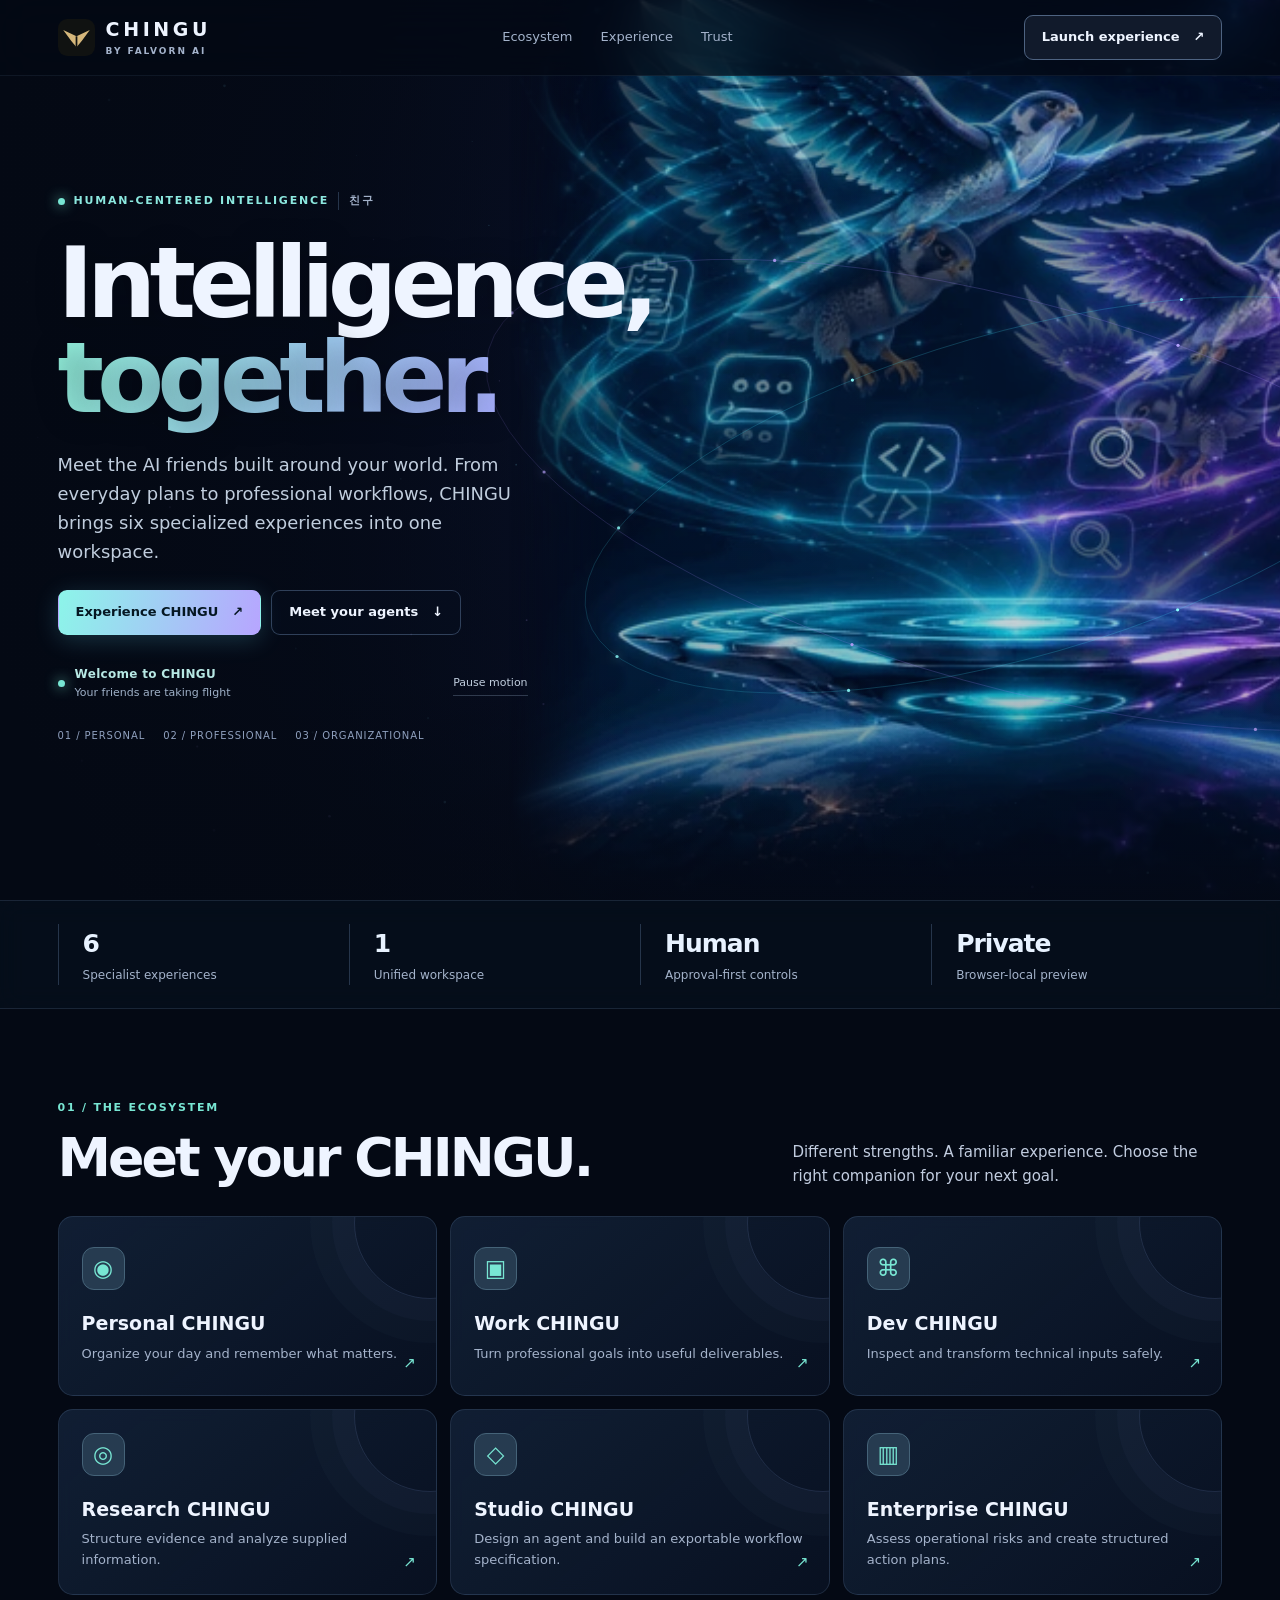
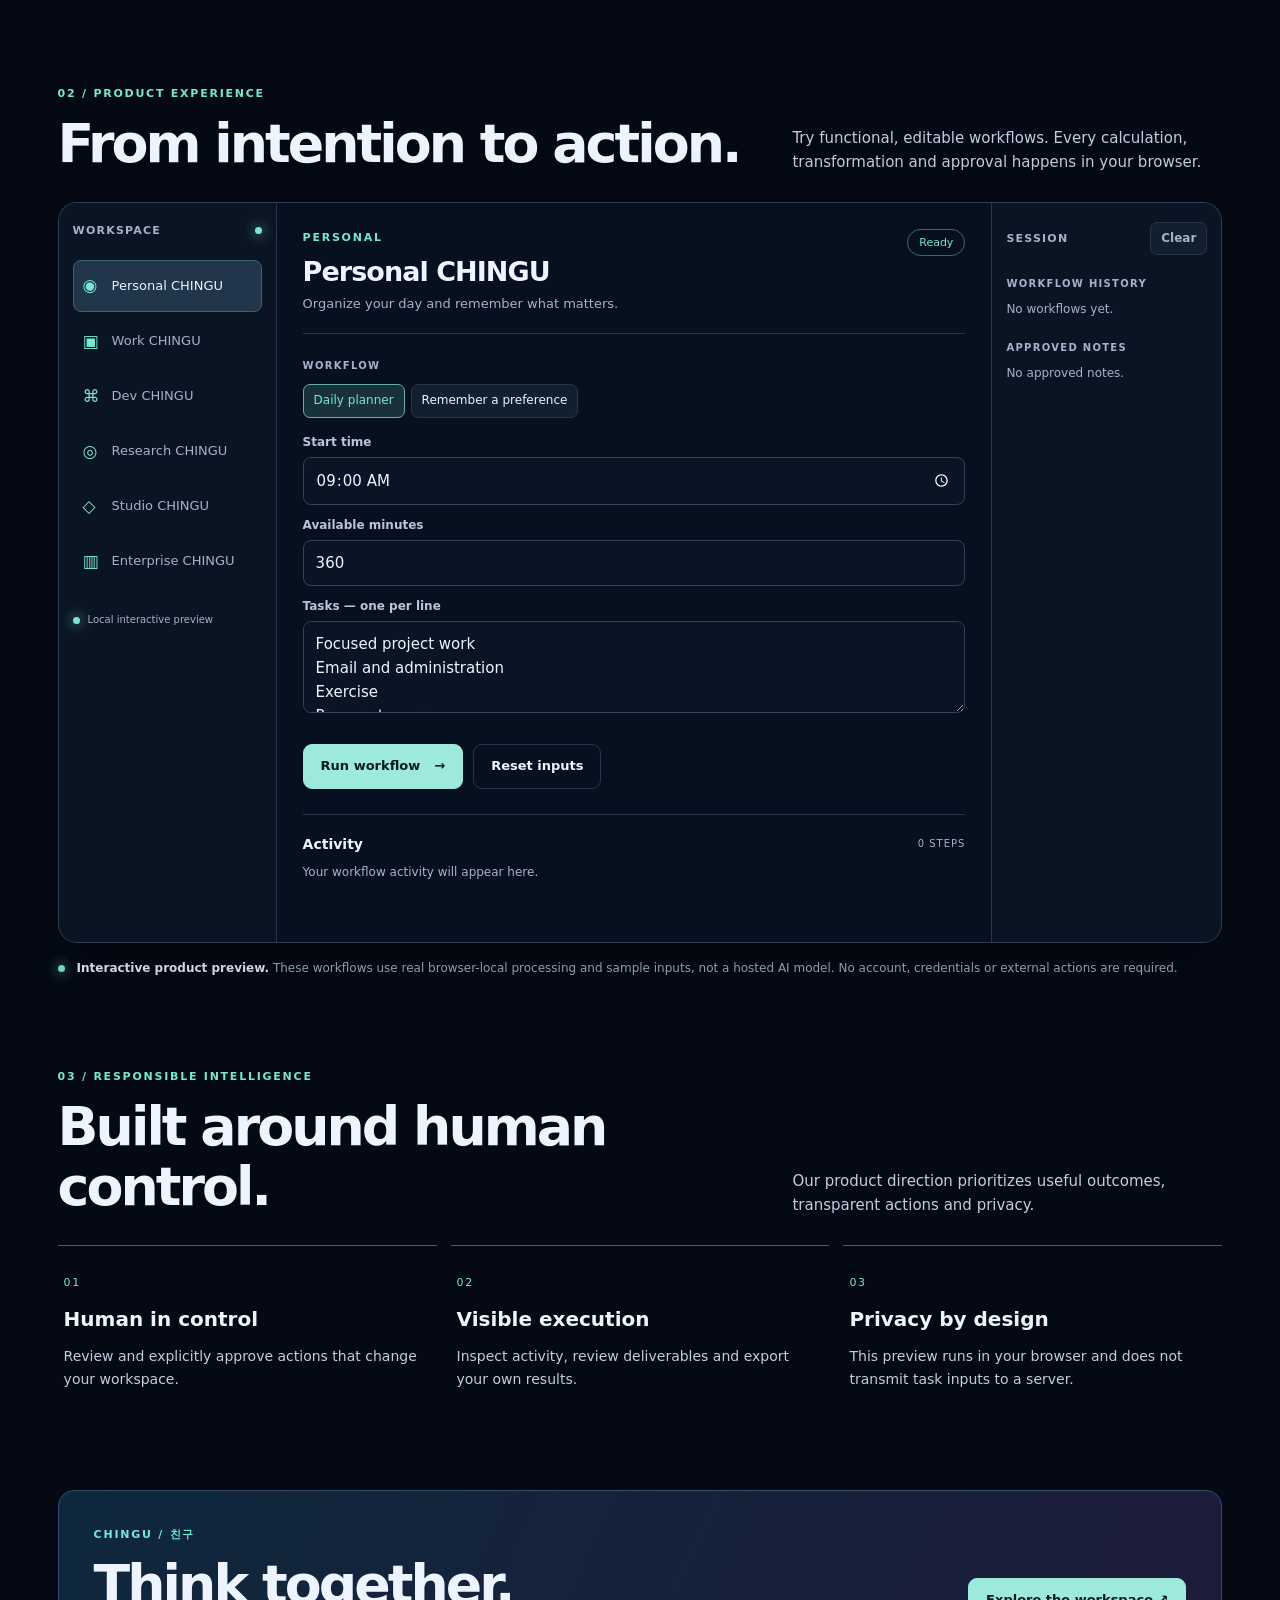
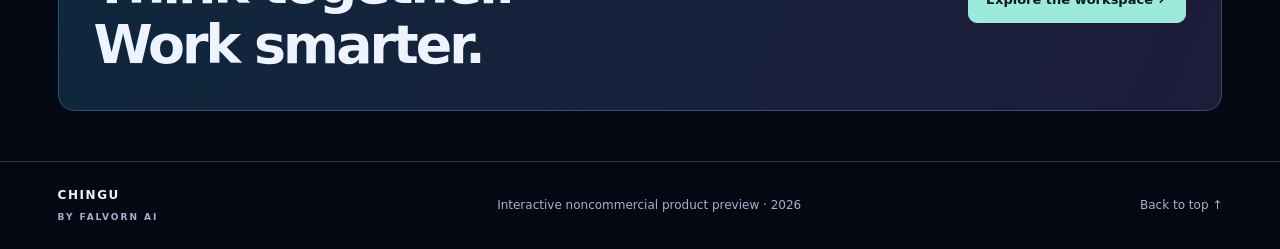
==== demo/index.html @ 4502acdf "feat: blend falcon companions into cinematic full-viewport background" ====
<!doctype html><html lang="en"><head><meta charset="utf-8"><meta name="viewport" content="width=device-width,initial-scale=1"><meta name="description" content="Meet CHINGU, a human-centered AI workforce by Falvorn AI. Explore the interactive product preview."><meta name="theme-color" content="#080d18"><title>CHINGU — Intelligence, together.</title><link rel="icon" href="assets/falvorn-mark.svg" type="image/svg+xml"><link rel="stylesheet" href="style.css"><link rel="stylesheet" href="falcons.css"><script defer src="falcons.js"></script><script defer src="engine.js"></script><script defer src="app.js"></script></head><body><div id="falcon-stage" class="falcon-stage" data-state="ready" data-frame="0" aria-hidden="true"><canvas id="chingu-world"></canvas></div>
<header><a class="brand" href="#home"><img width="37" height="37" src="assets/falvorn-mark.svg" alt="Falvorn AI"><span>CHINGU<small>BY FALVORN AI</small></span></a><nav aria-label="Main"><a href="#ecosystem">Ecosystem</a><a href="#workspace">Experience</a><a href="#trust">Trust</a></nav><a class="button nav-cta" href="#workspace">Launch experience <span>↗</span></a></header>
<main id="home"><section class="hero shell"><div class="hero-copy"><div class="eyebrow"><span class="pulse"></span> HUMAN-CENTERED INTELLIGENCE <span class="korean">친구</span></div><h1>Intelligence,<br><em>together.</em></h1><p class="lead">Meet the AI friends built around your world. From everyday plans to professional workflows, CHINGU brings six specialized experiences into one workspace.</p><div class="actions"><a class="button primary" href="#workspace">Experience CHINGU <span>↗</span></a><a class="button ghost" href="#ecosystem">Meet your agents <span>↓</span></a></div><div class="companion-status"><span class="pulse"></span><div><strong id="falcon-label" aria-live="polite">Ready for your next task</strong><small id="falcon-step">Resting together</small></div><button type="button" id="falcon-pause" aria-pressed="false">Pause motion</button></div><div class="hero-foot"><span>01 / PERSONAL</span><span>02 / PROFESSIONAL</span><span>03 / ORGANIZATIONAL</span></div></div></section>
<section class="strip"><div class="shell strip-inner"><div><strong>6</strong><span>Specialist experiences</span></div><div><strong>1</strong><span>Unified workspace</span></div><div><strong>Human</strong><span>Approval-first controls</span></div><div><strong>Private</strong><span>Browser-local preview</span></div></div></section>
<section class="shell section" id="ecosystem"><div class="section-head"><div><span class="eyebrow">01 / THE ECOSYSTEM</span><h2>Meet your CHINGU.</h2></div><p>Different strengths. A familiar experience. Choose the right companion for your next goal.</p></div><div id="cards" class="cards"></div></section>
<section class="shell section" id="workspace"><div class="section-head"><div><span class="eyebrow">02 / PRODUCT EXPERIENCE</span><h2>From intention to action.</h2></div><p>Try functional, editable workflows. Every calculation, transformation and approval happens in your browser.</p></div><div class="workspace"><aside class="sidebar"><div class="side-head">WORKSPACE <span class="status-dot"></span></div><div id="agents"></div><div class="side-foot"><span class="pulse"></span> Local interactive preview</div></aside><div class="console"><div class="console-top"><div><span id="role" class="eyebrow">PERSONAL</span><h3 id="agent-title">Personal CHINGU</h3><p id="agent-description"></p></div><span id="state" class="state">Ready</span></div><div class="mode"><span>WORKFLOW</span><div id="examples" class="chips"></div></div><form id="task-form"><div id="fields"></div><div class="actions"><button type="submit" class="button primary" id="run">Run workflow <span>→</span></button><button type="button" class="button ghost" id="reset">Reset inputs</button></div></form><div class="execution"><div class="output-head"><h4>Activity</h4><span id="step-count">0 STEPS</span></div><div id="events" aria-live="polite" class="events"><p class="muted">Your workflow activity will appear here.</p></div><div id="approval" class="approval" hidden><strong>Human approval required</strong><p id="approval-text"></p><div class="actions"><button class="button primary" id="approve">Approve</button><button class="button ghost" id="reject">Reject</button></div></div><div id="result-wrap" hidden><div class="output-head"><h4>Deliverable</h4><div class="tools"><button id="copy" class="small">Copy</button><button id="download" class="small">Download</button></div></div><pre id="result"></pre></div><p id="feedback" role="status"></p></div></div><aside class="history"><div class="side-head">SESSION <button id="clear" class="small">Clear</button></div><div class="history-label">WORKFLOW HISTORY</div><div id="history"></div><div class="history-label">APPROVED NOTES</div><div id="notes"></div></aside></div><div class="preview-note"><span class="pulse"></span><p><strong>Interactive product preview.</strong> These workflows use real browser-local processing and sample inputs, not a hosted AI model. No account, credentials or external actions are required.</p></div></section>
<section class="shell section" id="trust"><div class="section-head"><div><span class="eyebrow">03 / RESPONSIBLE INTELLIGENCE</span><h2>Built around human control.</h2></div><p>Our product direction prioritizes useful outcomes, transparent actions and privacy.</p></div><div class="trust-grid"><article><span>01</span><h3>Human in control</h3><p>Review and explicitly approve actions that change your workspace.</p></article><article><span>02</span><h3>Visible execution</h3><p>Inspect activity, review deliverables and export your own results.</p></article><article><span>03</span><h3>Privacy by design</h3><p>This preview runs in your browser and does not transmit task inputs to a server.</p></article></div></section><section class="shell final"><div><span class="eyebrow">CHINGU / 친구</span><h2>Think together.<br>Work smarter.</h2></div><a class="button primary" href="#workspace">Explore the workspace ↗</a></section></main><footer><div class="shell foot"><span>CHINGU <small>BY FALVORN AI</small></span><span>Interactive noncommercial product preview · 2026</span><a href="#home">Back to top ↑</a></div></footer></body></html>
---- demo/style.css ----
*{box-sizing:border-box}html{scroll-behavior:smooth;scroll-padding-top:90px}:root{color-scheme:dark;--bg:#080d18;--panel:#0e1726;--line:#26354b;--text:#eef4ff;--muted:#a4b3cb;--a:#78e6d3;--b:#9aafff}body{margin:0;background:radial-gradient(ellipse at 82% 12%,#192544 0,transparent 42%),var(--bg);color:var(--text);font:15px/1.6 system-ui,-apple-system,BlinkMacSystemFont,"Segoe UI",sans-serif}a{color:inherit;text-decoration:none}button,input,textarea,select{font:inherit;color:inherit}button{cursor:pointer}button:disabled{opacity:.5;cursor:not-allowed}button:focus-visible,a:focus-visible,input:focus-visible,textarea:focus-visible,select:focus-visible{outline:2px solid var(--a);outline-offset:3px}.shell{width:min(1400px,91%);margin-inline:auto}header{height:76px;position:sticky;top:0;z-index:5;display:flex;align-items:center;justify-content:space-between;gap:24px;padding:0 4.5%;background:#080d18e8;backdrop-filter:blur(18px);border-bottom:1px solid #26354b99}.brand{display:flex;align-items:center;gap:11px;font-size:19px;font-weight:800;letter-spacing:.19em;line-height:1.15}.brand small,.foot small{display:block;font-size:9px;letter-spacing:.22em;color:var(--muted);margin-top:5px}.mark{width:37px;height:37px;border:1px solid #659dba;border-radius:12px;display:flex;justify-content:center;align-items:center;gap:3px;transform:rotate(-8deg);background:linear-gradient(145deg,#1c4453,#161d40)}.mark i{height:13px;width:4px;background:var(--a);border-radius:4px;transform:rotate(22deg)}.mark i:nth-child(2){height:22px;background:var(--b)}nav{display:flex;gap:28px;color:var(--muted);font-size:13px}nav a:hover,.foot a:hover{color:var(--a)}.button{display:inline-flex;justify-content:center;align-items:center;gap:14px;border:1px solid var(--line);padding:11px 17px;border-radius:9px;background:#111a2b;font-weight:650;font-size:13px;transition:background .2s,transform .2s;white-space:nowrap}.button:hover{transform:translateY(-2px);background:#263957}.primary{background:#9de9dc;color:#081b20;border-color:#9de9dc}.primary:hover{background:#c1fff1}.ghost{background:transparent}.nav-cta{border-color:#4e6381}.hero{display:grid;grid-template-columns:1fr 1fr;min-height:570px;align-items:center;gap:20px;padding:72px 0 55px}.eyebrow{display:flex;align-items:center;gap:9px;font-size:11px;letter-spacing:.16em;font-weight:700;color:var(--a)}.korean{color:var(--muted);border-left:1px solid var(--line);padding-left:10px}.pulse,.status-dot{width:7px;height:7px;display:inline-block;border-radius:50%;background:var(--a);box-shadow:0 0 13px var(--a);flex-shrink:0}.pulse{animation:pulse 2.6s infinite}@keyframes pulse{50%{opacity:.45}}h1,h2,h3,h4,p{margin:0}h1{font-size:clamp(58px,7.3vw,112px);letter-spacing:-.075em;line-height:.98;margin:26px 0 25px;font-weight:750}h1 em{font-style:normal;background:linear-gradient(110deg,#92f3db,#a8afff);background-clip:text;color:transparent}.lead{color:var(--muted);font-size:clamp(16px,1.4vw,20px);max-width:590px}.actions{display:flex;gap:10px;flex-wrap:wrap;align-items:center;margin-top:24px}.hero-foot{display:flex;gap:18px;flex-wrap:wrap;font-size:10px;letter-spacing:.09em;color:#8fa0be;margin-top:40px}.hero-art{position:relative;min-width:0;aspect-ratio:1.06;background:radial-gradient(ellipse,#263d5660 0,transparent 63%);isolation:isolate}.hero-art:before{content:"";position:absolute;inset:5%;border:1px solid #839bce18;border-radius:50%;background:repeating-radial-gradient(circle,transparent 0 46px,#829ec50b 47px 48px);z-index:-1}canvas{width:100%;height:100%;display:block;position:absolute;inset:0}.art-caption{position:absolute;bottom:5%;inset-inline:4%;display:flex;justify-content:space-between;gap:8px;color:#9ab1d1;font-size:10px;letter-spacing:.12em}.art-caption span:first-child{display:flex;align-items:center;gap:8px}.strip{border-block:1px solid var(--line);background:#101b2b77}.strip-inner{display:grid;grid-template-columns:repeat(4,1fr);padding:23px 0}.strip-inner>div{display:flex;flex-direction:column;gap:2px;padding-left:24px;border-left:1px solid var(--line)}.strip-inner strong{font-size:25px;letter-spacing:-.04em;color:#e8f2ff}.strip-inner span{font-size:12px;color:var(--muted)}.section{padding-top:90px}.section-head{display:flex;justify-content:space-between;align-items:end;gap:30px;margin-bottom:28px}.section-head h2,.final h2{font-size:clamp(30px,4.2vw,57px);letter-spacing:-.055em;line-height:1.12;margin-top:11px}.section-head>p{max-width:430px;color:var(--muted)}.cards{display:grid;grid-template-columns:repeat(3,1fr);gap:13px}.agent-card{position:relative;text-align:left;background:linear-gradient(140deg,#142033,#0c1423);border:1px solid var(--line);padding:23px;border-radius:15px;min-height:180px;transition:transform .2s,border-color .2s;overflow:hidden}.agent-card:after{content:"";position:absolute;width:150px;height:150px;right:-70px;top:-70px;border-radius:50%;border:1px solid #9fbaff25;box-shadow:0 0 0 22px #9fbaff07,0 0 0 44px #9fbaff05;pointer-events:none}.agent-card:hover{transform:translateY(-4px);border-color:#74b9c6}.agent-icon{width:43px;height:43px;display:grid;place-items:center;background:#263b50;border:1px solid #456378;border-radius:12px;color:var(--a);font-size:23px;margin-bottom:18px}.agent-card h3{font-size:19px}.agent-card p{font-size:13px;color:var(--muted);margin-top:5px}.agent-card .arrow{position:absolute;right:20px;bottom:20px;color:var(--a)}.workspace{display:grid;grid-template-columns:218px minmax(0,1fr) 230px;background:#0a1220;border:1px solid #354963;border-radius:19px;overflow:hidden;box-shadow:0 24px 80px #0004}.sidebar,.history{padding:19px 14px;background:#0d1626}.sidebar{border-right:1px solid var(--line)}.history{border-left:1px solid var(--line)}.side-head{display:flex;justify-content:space-between;align-items:center;gap:8px;color:var(--muted);font-size:11px;font-weight:700;letter-spacing:.11em;margin-bottom:21px}.agent{display:flex;align-items:center;gap:9px;width:100%;text-align:left;border:1px solid transparent;border-radius:8px;background:none;padding:11px 9px;font-size:13px;color:var(--muted);margin-bottom:4px}.agent:hover,.agent[aria-pressed=true]{background:#21354b;color:var(--text);border-color:#3c6276}.agent span{color:var(--a);font-size:17px;width:20px}.side-foot{margin-top:25px;color:var(--muted);font-size:10px;display:flex;gap:8px;align-items:center}.console{padding:26px;min-width:0}.console-top{display:flex;justify-content:space-between;align-items:start;gap:12px;border-bottom:1px solid var(--line);padding-bottom:19px}.console-top h3{font-size:27px;letter-spacing:-.035em;margin-top:4px}.console-top p{color:var(--muted);font-size:13px}.state{border:1px solid #456678;color:var(--a);border-radius:20px;padding:4px 11px;font-size:11px;white-space:nowrap}.mode{margin-top:18px}.mode>span,.history-label{font-size:10px;letter-spacing:.13em;color:var(--muted);font-weight:700}.chips{display:flex;gap:6px;flex-wrap:wrap;margin:8px 0 15px}.chips button,.small{background:#111f31;border:1px solid var(--line);padding:6px 10px;border-radius:7px;font-size:12px}.chips button[aria-pressed=true]{border-color:#6baea9;color:var(--a);background:#193139}.field{margin:11px 0}.field label{display:block;font-size:12px;color:#b8c6dc;margin-bottom:5px;font-weight:600}.field input,.field textarea,.field select{width:100%;border:1px solid #32425b;background:#0b1424;border-radius:8px;padding:10px 12px}.field textarea{min-height:92px;resize:vertical}.field input:focus,.field textarea:focus{border-color:var(--a)}.execution{margin-top:25px;padding-top:18px;border-top:1px solid var(--line)}.output-head{display:flex;justify-content:space-between;align-items:center;margin-bottom:8px;gap:8px}.output-head h4{font-size:14px}.output-head span{font-size:10px;color:var(--muted);letter-spacing:.1em}.events{min-height:44px}.event{display:flex;gap:9px;align-items:baseline;color:#bdc9dc;font-size:12px;padding:6px 0}.event:before{content:"✓";color:var(--a)}.muted{color:var(--muted);font-size:12px}.approval{padding:14px;margin-top:12px;border:1px solid #9a8053;border-radius:9px;background:#30281755}.approval p{font-size:13px;margin-top:6px}.approval .actions{margin-top:12px}#result-wrap{margin-top:20px}pre{font:13px/1.65 system-ui,sans-serif;white-space:pre-wrap;overflow-wrap:anywhere;border:1px solid #36526a;background:#101e30;border-radius:10px;padding:15px;margin:8px 0;color:#e1f0ff}.tools{display:flex;gap:5px}#feedback{color:var(--a);font-size:12px;margin-top:9px}.history-label{margin:21px 0 8px}.history-item,.note{display:block;width:100%;border:1px solid var(--line);background:#111e30;padding:9px;border-radius:8px;color:#c5d2e8;font-size:11px;text-align:left;margin-bottom:6px;overflow-wrap:anywhere}.history-item:hover{border-color:var(--a)}.preview-note{display:flex;gap:12px;align-items:center;margin-top:16px;color:var(--muted);font-size:12px}.preview-note strong{color:var(--text)}.trust-grid{display:grid;grid-template-columns:repeat(3,1fr);gap:14px}.trust-grid article{border-top:1px solid #45627c;padding:23px 6px 15px}.trust-grid span{color:var(--a);font-size:11px;letter-spacing:.15em}.trust-grid h3{font-size:20px;margin:10px 0}.trust-grid p{color:var(--muted);font-size:14px}.final{display:flex;justify-content:space-between;align-items:center;gap:20px;margin-block:85px 50px;padding:35px;border:1px solid #354e68;border-radius:16px;background:linear-gradient(115deg,#15283a,#171f39)}footer{border-top:1px solid var(--line);padding:24px 0}.foot{display:flex;align-items:center;justify-content:space-between;gap:16px;color:var(--muted);font-size:12px}.foot>span:first-child{color:var(--text);font-weight:800;letter-spacing:.13em}[hidden]{display:none!important}@media(max-width:1100px){.workspace{grid-template-columns:190px minmax(0,1fr)}.history{grid-column:1/-1;border-top:1px solid var(--line);border-left:none}.history #history,.history #notes{display:grid;grid-template-columns:repeat(3,1fr);gap:8px}.hero{min-height:470px}}@media(max-width:760px){header{height:62px;padding:0 4.5%}nav{display:none}.nav-cta{font-size:11px;padding:8px 10px}.brand{font-size:16px}.hero{grid-template-columns:1fr;padding:42px 0 24px;gap:0}.hero-art{max-height:370px;aspect-ratio:1.3}.hero-foot{margin-top:20px}.strip-inner{grid-template-columns:repeat(2,1fr);gap:18px}.section{padding-top:57px}.section-head{display:block}.section-head>p{margin-top:12px}.cards{grid-template-columns:repeat(2,1fr)}.agent-card{padding:16px;min-height:170px}.agent-card h3{font-size:16px}.agent-card p{font-size:12px}.workspace{grid-template-columns:1fr}.sidebar{border-right:0;border-bottom:1px solid var(--line)}#agents{display:grid;grid-template-columns:1fr 1fr;gap:4px}.side-head{margin-bottom:10px}.side-foot{margin-top:10px}.console{padding:17px}.trust-grid{grid-template-columns:1fr}.final{display:block;padding:23px;margin-block:45px 30px}.final a{margin-top:20px}.foot{flex-wrap:wrap}.history #history,.history #notes{grid-template-columns:1fr 1fr}}@media(max-width:360px){.cards{grid-template-columns:1fr}.nav-cta{display:none}}@media(prefers-reduced-motion:reduce){html{scroll-behavior:auto}*,*:before,*:after{animation:none!important;transition:none!important}}
---- demo/falcons.css ----
/* The world is a full viewport background, never a card or overlay widget. */
html{background:#040914}
body{background:#040914;isolation:isolate}
.falcon-stage{position:fixed;inset:0;z-index:-1;overflow:hidden;pointer-events:none;background:radial-gradient(ellipse at 75% 45%,#102d47 0,#050d20 45%,#040914 76%)}
#chingu-world{position:absolute;inset:0;display:block;width:100%;height:100%}
.falcon-stage:after{content:"";position:absolute;inset:0;background:linear-gradient(90deg,#040914f0 0%,#040914b0 26%,#04091427 49%,transparent 78%),linear-gradient(0deg,#040914bb,transparent 25%);pointer-events:none}
header{background:#040914b8;backdrop-filter:blur(20px);border-color:#a2c8ff13}
.hero.shell{display:flex;align-items:center;min-height:calc(100svh - 76px);padding-top:60px;padding-bottom:100px;position:relative}
.hero-copy{max-width:650px;width:53%;position:relative;z-index:1}
.hero h1{font-size:clamp(56px,7.6vw,116px);line-height:.98;letter-spacing:-.07em;text-shadow:0 4px 30px #03071244}
.hero .lead{max-width:470px;color:#c0cddd}
.hero .eyebrow{color:#8ce8df}
.hero .hero-foot{margin-top:26px}
.hero .primary{background:linear-gradient(105deg,#8cf5e9,#b7a5ff);border-color:transparent;color:#051722;box-shadow:0 5px 25px #64d8f633}
.hero .ghost{border-color:#7a9ac55e;background:#080f2255}
.companion-status{display:flex;gap:10px;align-items:center;margin-top:30px;max-width:470px}
.companion-status strong{display:block;color:#b7e8e4;font-size:12px;letter-spacing:.025em}
.companion-status small{display:block;color:#9fb1c8;font-size:11px}
#falcon-pause{border:0;background:transparent;border-bottom:1px solid #92a9c34d;color:#c0cddd;font-size:11px;padding:3px 0;margin-left:auto}
.strip{background:#06101db3;backdrop-filter:blur(12px);border-color:#a5c8ff20}
.section-head>p,.trust-grid p{color:#c2cde0}
.agent-card{background:linear-gradient(140deg,#122137e8,#0a1325cc);backdrop-filter:blur(8px);border-color:#88abd32b}
.workspace{background:#081220e8;border-color:#88abd34d;backdrop-filter:blur(16px)}
.sidebar,.history{background:#0c1625d9}
.final{background:linear-gradient(115deg,#112d43d9,#221f40d9)}
footer{background:#040914c9}
@media(max-width:760px){
 .falcon-stage:after{background:linear-gradient(180deg,#040914df 0%,#0409149c 28%,transparent 58%,#04091460 90%)}
 .hero.shell{min-height:max(760px,calc(100svh - 62px));align-items:flex-start;padding-top:44px;padding-bottom:340px}
 .hero-copy{width:100%;max-width:none}
 .hero h1{font-size:clamp(47px,11vw,75px);margin-top:19px;margin-bottom:15px}
 .hero .lead{font-size:15px;max-width:400px}
 .hero .actions{margin-top:19px}
 .hero .hero-foot{display:none}
 .companion-status{margin-top:17px}
 .section-head>p{color:#c2cde0}
}
@media(prefers-reduced-motion:reduce){html{scroll-behavior:auto}.pulse{animation:none}}
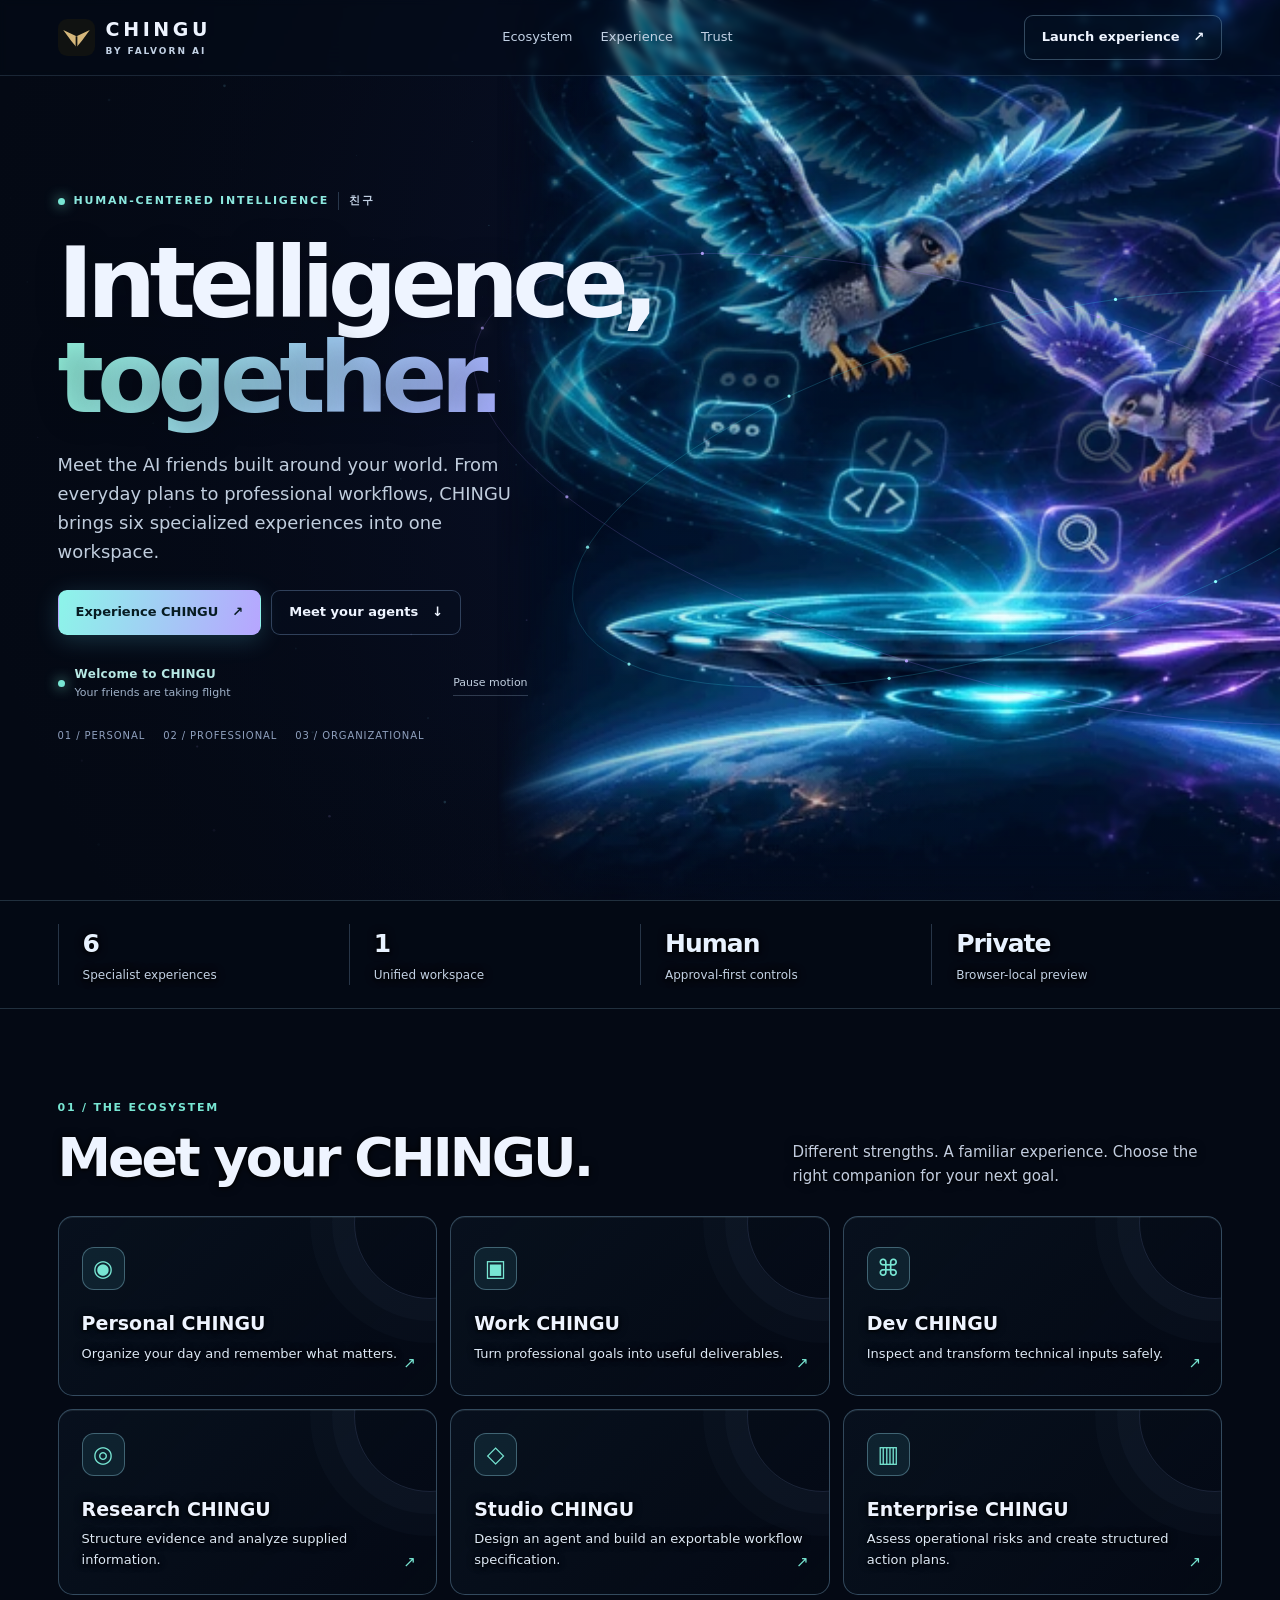
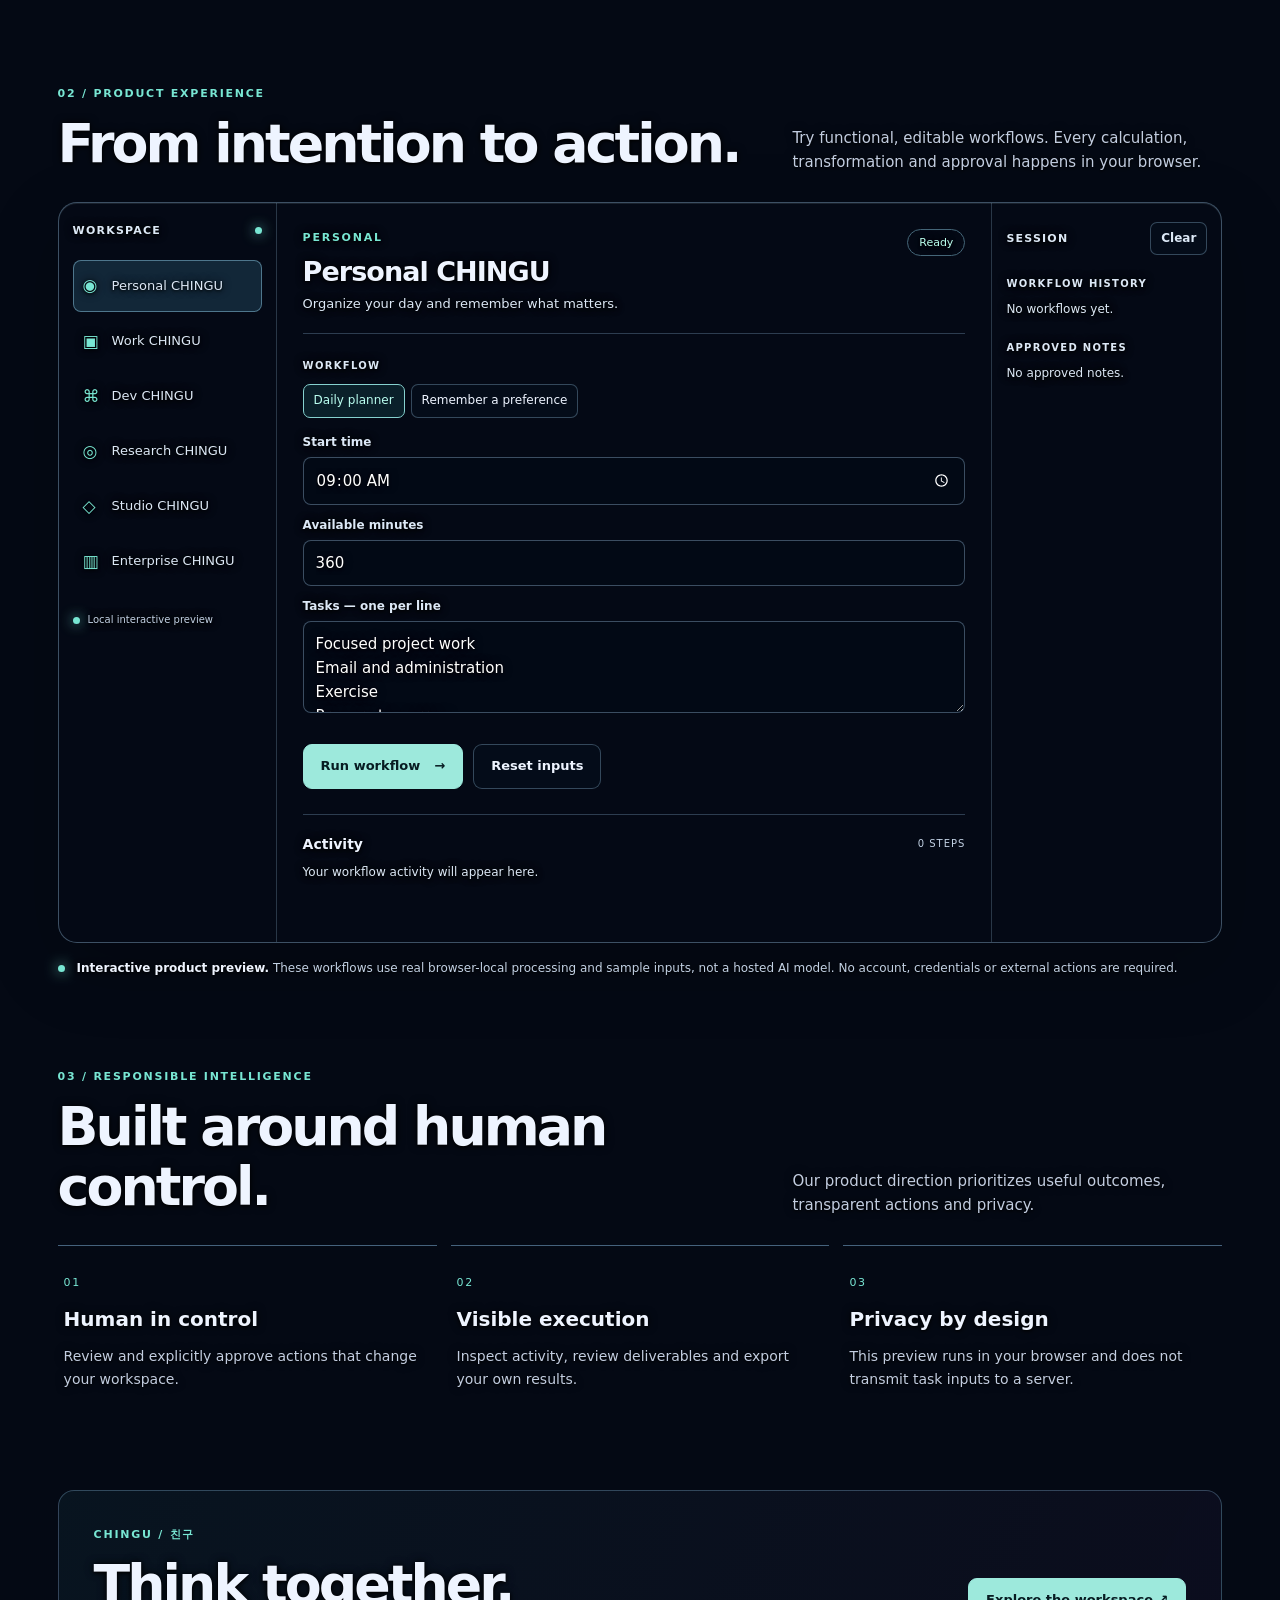
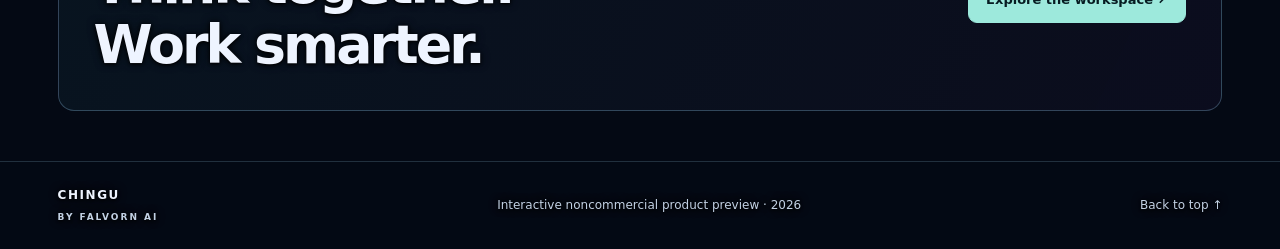
==== commit feaf6530: "fix: make CHINGU workspace genuinely transparent and center companion world" ====
--- a/demo/index.html
+++ b/demo/index.html
@@ -1,4 +1,4 @@
-<!doctype html><html lang="en"><head><meta charset="utf-8"><meta name="viewport" content="width=device-width,initial-scale=1"><meta name="description" content="Meet CHINGU, a human-centered AI workforce by Falvorn AI. Explore the interactive product preview."><meta name="theme-color" content="#080d18"><title>CHINGU — Intelligence, together.</title><link rel="icon" href="assets/falvorn-mark.svg" type="image/svg+xml"><link rel="stylesheet" href="style.css"><link rel="stylesheet" href="falcons.css"><script defer src="falcons.js"></script><script defer src="engine.js"></script><script defer src="app.js"></script></head><body><div id="falcon-stage" class="falcon-stage" data-state="ready" data-frame="0" aria-hidden="true"><canvas id="chingu-world"></canvas></div>
+<!doctype html><html lang="en"><head><meta charset="utf-8"><meta name="viewport" content="width=device-width,initial-scale=1"><meta name="description" content="Meet CHINGU, a human-centered AI workforce by Falvorn AI. Explore the interactive product preview."><meta name="theme-color" content="#080d18"><title>CHINGU — Intelligence, together.</title><link rel="icon" href="assets/falvorn-mark.svg" type="image/svg+xml"><link rel="stylesheet" href="style.css"><link rel="stylesheet" href="falcons.css"><link rel="stylesheet" href="glass.css"><script defer src="falcons.js"></script><script defer src="engine.js"></script><script defer src="app.js"></script></head><body><div id="falcon-stage" class="falcon-stage" data-state="ready" data-frame="0" aria-hidden="true"><canvas id="chingu-world"></canvas></div>
 <header><a class="brand" href="#home"><img width="37" height="37" src="assets/falvorn-mark.svg" alt="Falvorn AI"><span>CHINGU<small>BY FALVORN AI</small></span></a><nav aria-label="Main"><a href="#ecosystem">Ecosystem</a><a href="#workspace">Experience</a><a href="#trust">Trust</a></nav><a class="button nav-cta" href="#workspace">Launch experience <span>↗</span></a></header>
 <main id="home"><section class="hero shell"><div class="hero-copy"><div class="eyebrow"><span class="pulse"></span> HUMAN-CENTERED INTELLIGENCE <span class="korean">친구</span></div><h1>Intelligence,<br><em>together.</em></h1><p class="lead">Meet the AI friends built around your world. From everyday plans to professional workflows, CHINGU brings six specialized experiences into one workspace.</p><div class="actions"><a class="button primary" href="#workspace">Experience CHINGU <span>↗</span></a><a class="button ghost" href="#ecosystem">Meet your agents <span>↓</span></a></div><div class="companion-status"><span class="pulse"></span><div><strong id="falcon-label" aria-live="polite">Ready for your next task</strong><small id="falcon-step">Resting together</small></div><button type="button" id="falcon-pause" aria-pressed="false">Pause motion</button></div><div class="hero-foot"><span>01 / PERSONAL</span><span>02 / PROFESSIONAL</span><span>03 / ORGANIZATIONAL</span></div></div></section>
 <section class="strip"><div class="shell strip-inner"><div><strong>6</strong><span>Specialist experiences</span></div><div><strong>1</strong><span>Unified workspace</span></div><div><strong>Human</strong><span>Approval-first controls</span></div><div><strong>Private</strong><span>Browser-local preview</span></div></div></section>
--- a/demo/glass.css
+++ b/demo/glass.css
@@ -0,0 +1,26 @@
+/* Clear glass: keep the living world visible through the entire interface. */
+:root{--muted:#c2d1e4;--line:rgba(158,204,240,.23)}
+.falcon-stage:after{background:linear-gradient(90deg,rgba(4,9,20,.86) 0%,rgba(4,9,20,.48) 27%,rgba(4,9,20,.08) 52%,transparent 80%),linear-gradient(0deg,rgba(4,9,20,.30),transparent 22%)}
+header{background:rgba(5,12,24,.34);backdrop-filter:blur(3px);-webkit-backdrop-filter:blur(3px);border-color:rgba(170,218,255,.14)}
+.strip,footer{background:rgba(5,12,24,.18);backdrop-filter:none;border-color:rgba(170,218,255,.18)}
+.workspace{background:rgba(5,13,26,.20);backdrop-filter:none;-webkit-backdrop-filter:none;border:1px solid rgba(162,207,240,.36);box-shadow:0 24px 75px #0003,inset 0 1px 0 #d4f6ff1a}
+.sidebar,.history,.console{background:transparent;backdrop-filter:none;-webkit-backdrop-filter:none}
+.sidebar,.history{border-color:rgba(174,216,250,.22)}
+.console-top,.execution{border-color:rgba(169,216,255,.25)}
+.agent-card{background:linear-gradient(135deg,rgba(19,42,60,.24),rgba(6,15,28,.10));backdrop-filter:none;-webkit-backdrop-filter:none;border-color:rgba(155,213,248,.30);box-shadow:inset 0 1px 0 #e3f9ff14}
+.agent-card:hover{background:rgba(26,75,92,.25);border-color:#8cd4e4}
+.agent-icon{background:rgba(42,89,106,.26);border-color:rgba(157,222,240,.35)}
+.agent:hover,.agent[aria-pressed=true]{background:rgba(55,111,141,.30);border-color:rgba(151,218,244,.45)}
+.chips button,.small,.history-item,.note,.ghost,.nav-cta{background:rgba(8,22,39,.32);border-color:rgba(167,213,244,.30)}
+.chips button[aria-pressed=true]{background:rgba(27,91,94,.29);border-color:#86d1cf;color:#bbfff1}
+.field input,.field textarea,.field select{background:rgba(3,11,23,.40);border-color:rgba(166,211,247,.34);color:#fff;text-shadow:0 1px 3px #000,0 0 8px #0008}
+.field input:focus,.field textarea:focus,.field select:focus{background:rgba(3,11,23,.55);border-color:#9df4df}
+pre{background:rgba(3,12,26,.40);border-color:rgba(156,216,244,.33);color:#f0f8ff}
+.approval{background:rgba(30,24,13,.36);border-color:#d4b36a}
+.final{background:linear-gradient(115deg,rgba(22,59,75,.22),rgba(40,28,68,.20));border-color:rgba(155,211,247,.28)}
+.section-head h2,.section-head p,.workspace h3,.workspace h4,.workspace label,.workspace p,.workspace .event,.workspace .muted,.workspace .side-head,.workspace .side-foot,.workspace .history-label,.workspace .mode>span,.workspace .eyebrow,.workspace .state,.workspace .agent,.workspace .history-item,.workspace .note,.workspace pre,.agent-card h3,.agent-card p,.trust-grid h3,.trust-grid p,.preview-note,.strip-inner span,.strip-inner strong,.final h2,.foot{ text-shadow:0 1px 3px #000,0 0 9px rgba(0,0,0,.9)}
+.workspace .field label,.workspace .console-top p,.workspace .event,.workspace .muted,.workspace .agent,.workspace .side-head,.workspace .history-label,.workspace .mode>span,.agent-card p{color:#dce8f6}
+.workspace .primary,.hero .primary,.final .primary{color:#071c22;text-shadow:none}
+.workspace .state{background:rgba(3,12,24,.36);color:#baffef}
+@media(max-width:760px){.falcon-stage:after{background:linear-gradient(180deg,rgba(4,9,20,.65) 0%,rgba(4,9,20,.20) 33%,transparent 62%,rgba(4,9,20,.20) 100%)}.workspace{background:rgba(5,13,26,.24)}.field input,.field textarea,.field select{background:rgba(3,11,23,.44)}}
+@media(prefers-contrast:more){.workspace,.agent-card,.strip,.final{background:rgba(5,13,26,.78)}.field input,.field textarea,.field select,pre{background:rgba(3,11,23,.84)}}
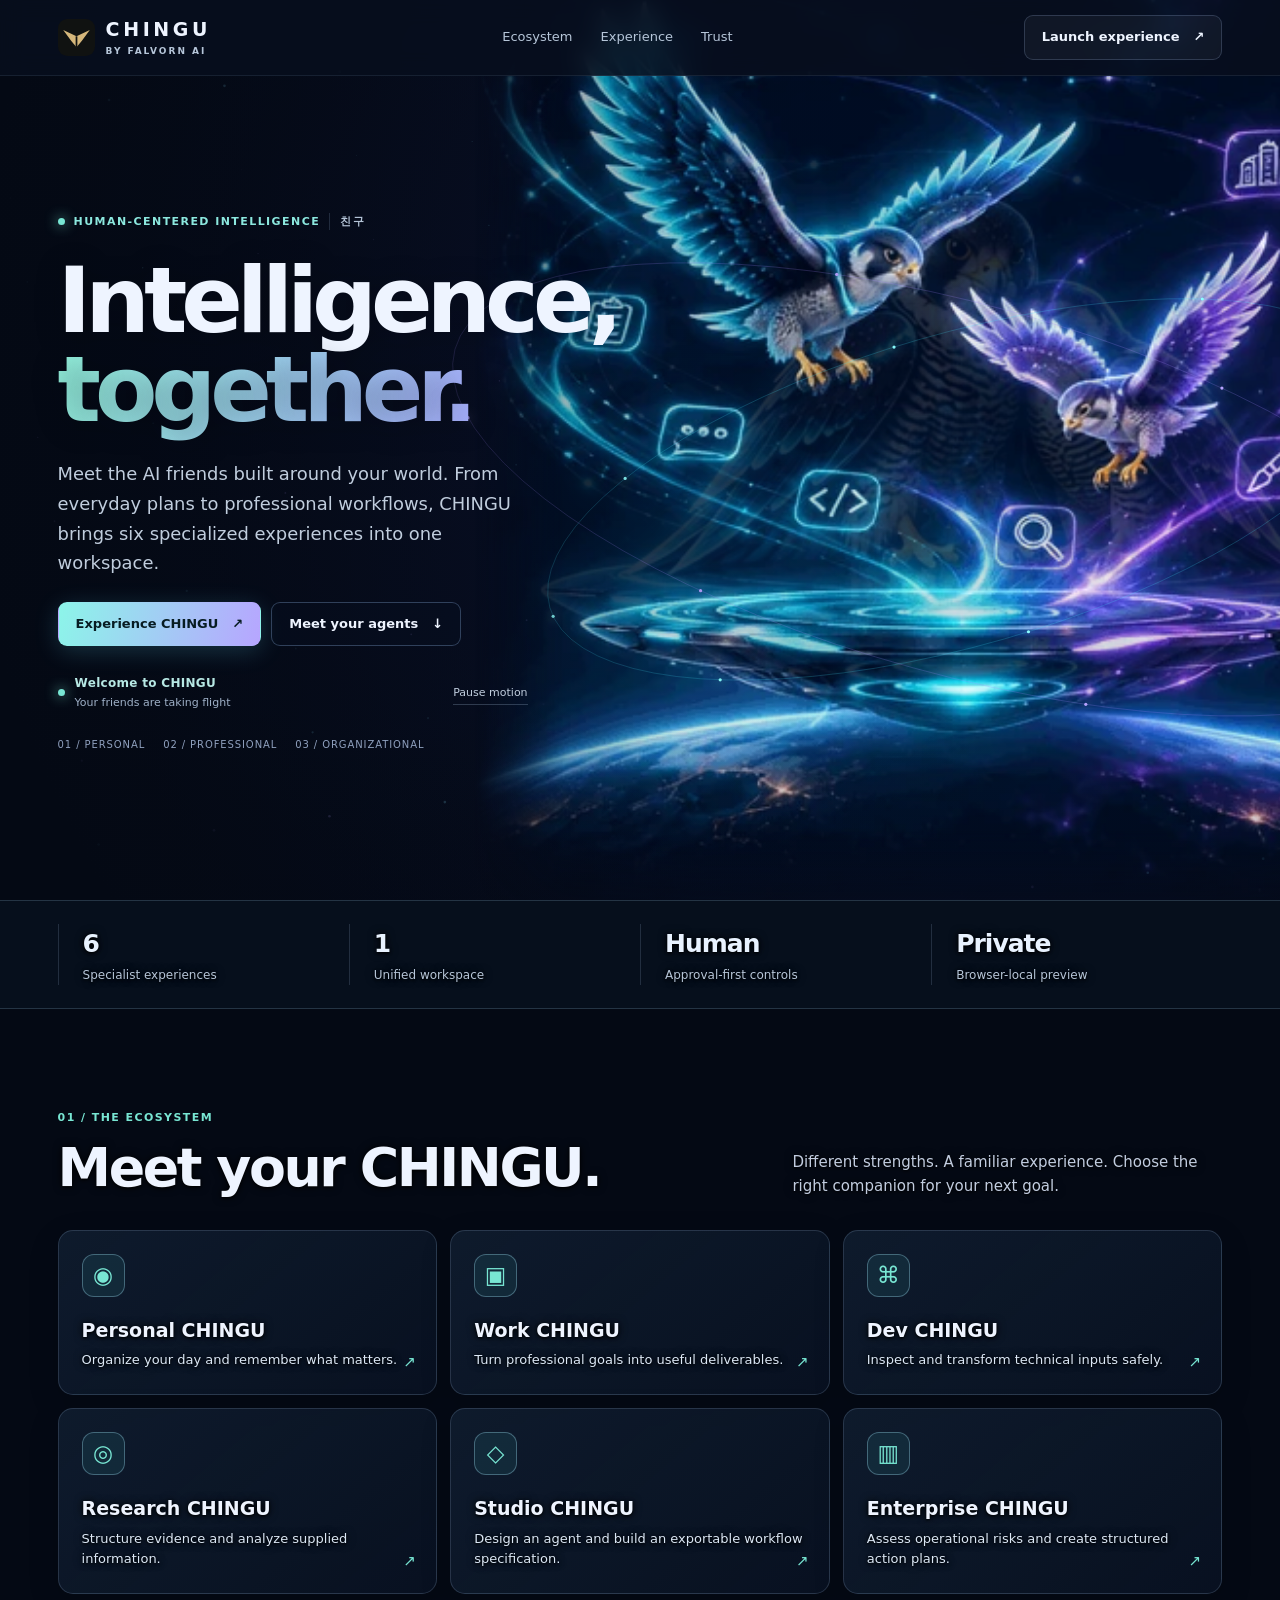
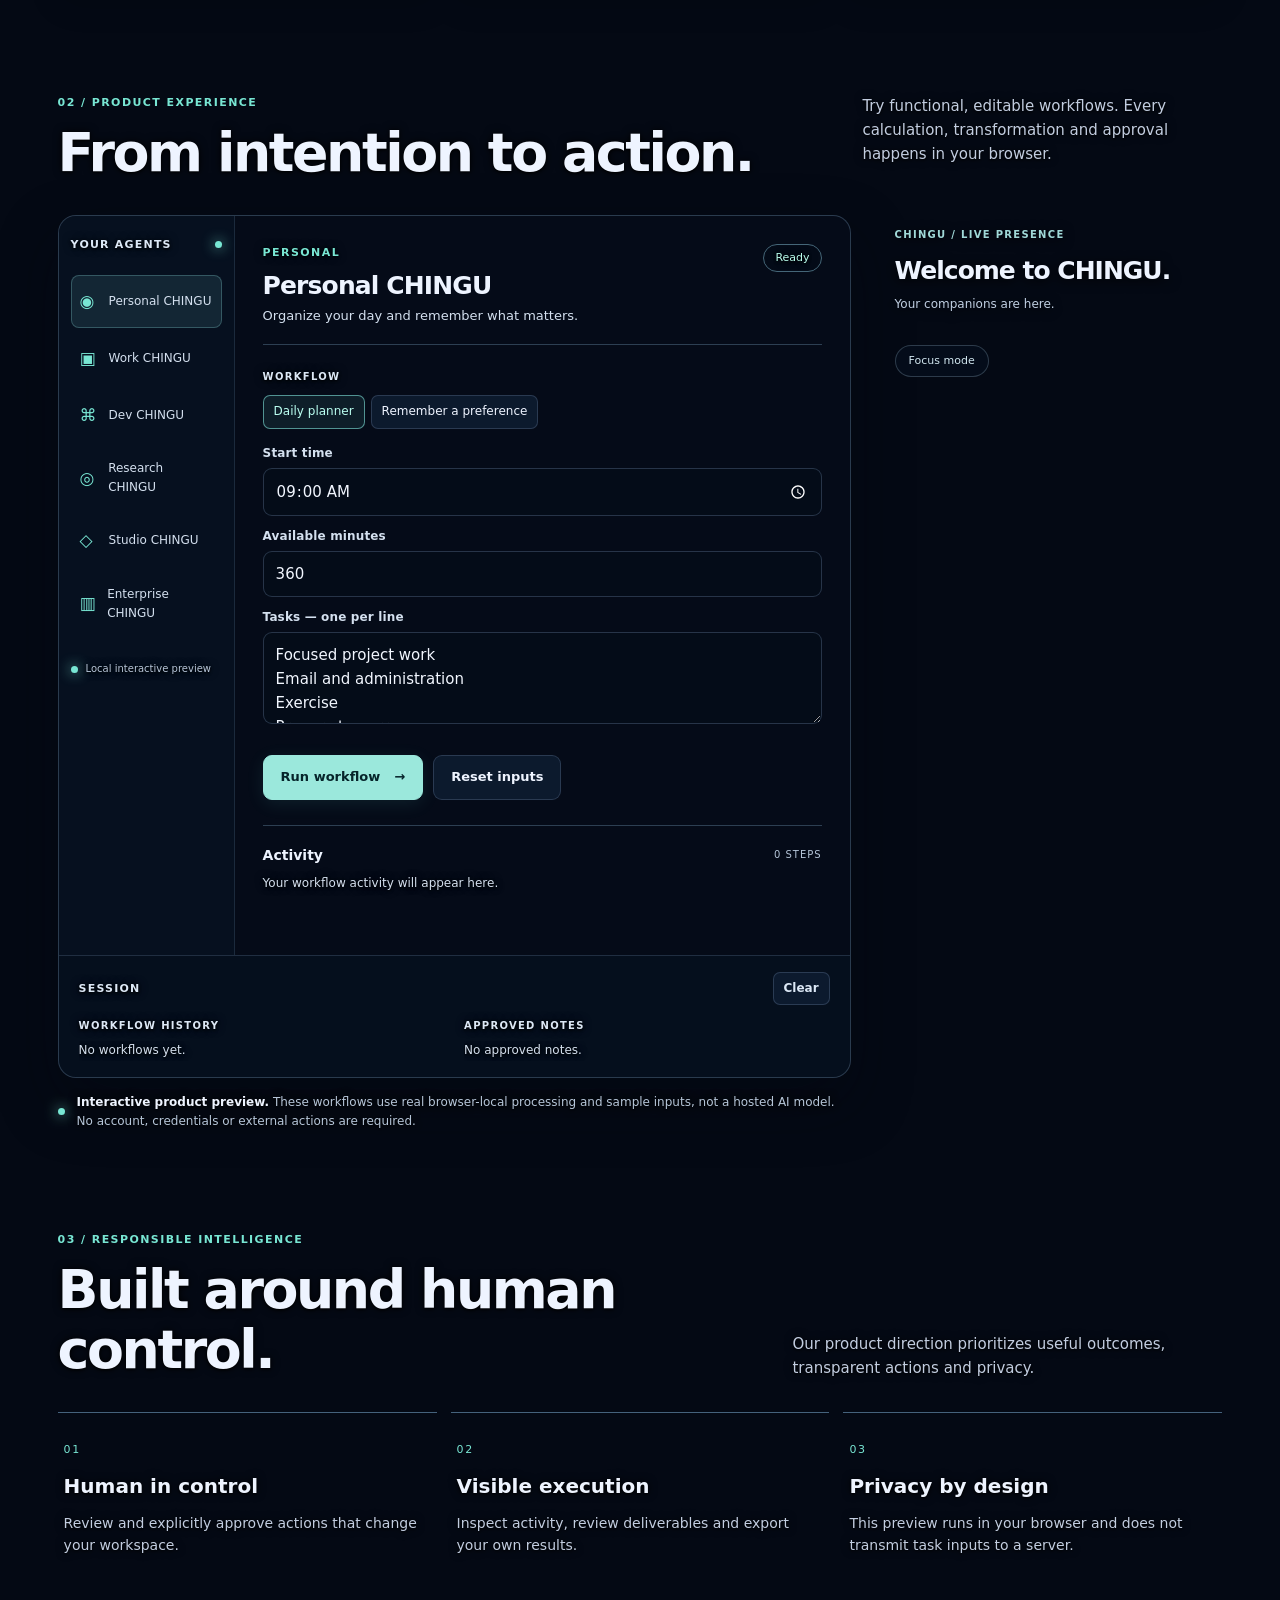
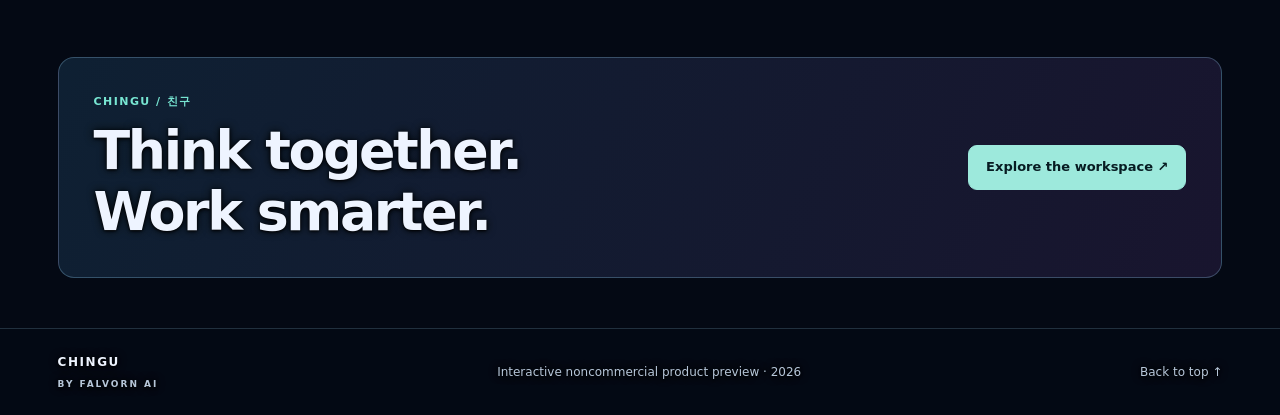
==== commit 126d397f: "feat: adaptive cinematic workspace with open companion space and focus mode" ====
--- a/demo/index.html
+++ b/demo/index.html
@@ -1,7 +1,7 @@
-<!doctype html><html lang="en"><head><meta charset="utf-8"><meta name="viewport" content="width=device-width,initial-scale=1"><meta name="description" content="Meet CHINGU, a human-centered AI workforce by Falvorn AI. Explore the interactive product preview."><meta name="theme-color" content="#080d18"><title>CHINGU — Intelligence, together.</title><link rel="icon" href="assets/falvorn-mark.svg" type="image/svg+xml"><link rel="stylesheet" href="style.css"><link rel="stylesheet" href="falcons.css"><link rel="stylesheet" href="glass.css"><script defer src="falcons.js"></script><script defer src="engine.js"></script><script defer src="app.js"></script></head><body><div id="falcon-stage" class="falcon-stage" data-state="ready" data-frame="0" aria-hidden="true"><canvas id="chingu-world"></canvas></div>
+<!doctype html><html lang="en"><head><meta charset="utf-8"><meta name="viewport" content="width=device-width,initial-scale=1"><meta name="description" content="Meet CHINGU, a human-centered AI workforce by Falvorn AI. Explore the interactive product preview."><meta name="theme-color" content="#080d18"><title>CHINGU — Intelligence, together.</title><link rel="icon" href="assets/falvorn-mark.svg" type="image/svg+xml"><link rel="stylesheet" href="style.css"><link rel="stylesheet" href="falcons.css"><link rel="stylesheet" href="glass.css"><link rel="stylesheet" href="adaptive.css"><script defer src="falcons.js"></script><script defer src="engine.js"></script><script defer src="app.js"></script></head><body><div id="falcon-stage" class="falcon-stage" data-state="ready" data-frame="0" aria-hidden="true"><canvas id="chingu-world"></canvas></div>
 <header><a class="brand" href="#home"><img width="37" height="37" src="assets/falvorn-mark.svg" alt="Falvorn AI"><span>CHINGU<small>BY FALVORN AI</small></span></a><nav aria-label="Main"><a href="#ecosystem">Ecosystem</a><a href="#workspace">Experience</a><a href="#trust">Trust</a></nav><a class="button nav-cta" href="#workspace">Launch experience <span>↗</span></a></header>
 <main id="home"><section class="hero shell"><div class="hero-copy"><div class="eyebrow"><span class="pulse"></span> HUMAN-CENTERED INTELLIGENCE <span class="korean">친구</span></div><h1>Intelligence,<br><em>together.</em></h1><p class="lead">Meet the AI friends built around your world. From everyday plans to professional workflows, CHINGU brings six specialized experiences into one workspace.</p><div class="actions"><a class="button primary" href="#workspace">Experience CHINGU <span>↗</span></a><a class="button ghost" href="#ecosystem">Meet your agents <span>↓</span></a></div><div class="companion-status"><span class="pulse"></span><div><strong id="falcon-label" aria-live="polite">Ready for your next task</strong><small id="falcon-step">Resting together</small></div><button type="button" id="falcon-pause" aria-pressed="false">Pause motion</button></div><div class="hero-foot"><span>01 / PERSONAL</span><span>02 / PROFESSIONAL</span><span>03 / ORGANIZATIONAL</span></div></div></section>
 <section class="strip"><div class="shell strip-inner"><div><strong>6</strong><span>Specialist experiences</span></div><div><strong>1</strong><span>Unified workspace</span></div><div><strong>Human</strong><span>Approval-first controls</span></div><div><strong>Private</strong><span>Browser-local preview</span></div></div></section>
 <section class="shell section" id="ecosystem"><div class="section-head"><div><span class="eyebrow">01 / THE ECOSYSTEM</span><h2>Meet your CHINGU.</h2></div><p>Different strengths. A familiar experience. Choose the right companion for your next goal.</p></div><div id="cards" class="cards"></div></section>
-<section class="shell section" id="workspace"><div class="section-head"><div><span class="eyebrow">02 / PRODUCT EXPERIENCE</span><h2>From intention to action.</h2></div><p>Try functional, editable workflows. Every calculation, transformation and approval happens in your browser.</p></div><div class="workspace"><aside class="sidebar"><div class="side-head">WORKSPACE <span class="status-dot"></span></div><div id="agents"></div><div class="side-foot"><span class="pulse"></span> Local interactive preview</div></aside><div class="console"><div class="console-top"><div><span id="role" class="eyebrow">PERSONAL</span><h3 id="agent-title">Personal CHINGU</h3><p id="agent-description"></p></div><span id="state" class="state">Ready</span></div><div class="mode"><span>WORKFLOW</span><div id="examples" class="chips"></div></div><form id="task-form"><div id="fields"></div><div class="actions"><button type="submit" class="button primary" id="run">Run workflow <span>→</span></button><button type="button" class="button ghost" id="reset">Reset inputs</button></div></form><div class="execution"><div class="output-head"><h4>Activity</h4><span id="step-count">0 STEPS</span></div><div id="events" aria-live="polite" class="events"><p class="muted">Your workflow activity will appear here.</p></div><div id="approval" class="approval" hidden><strong>Human approval required</strong><p id="approval-text"></p><div class="actions"><button class="button primary" id="approve">Approve</button><button class="button ghost" id="reject">Reject</button></div></div><div id="result-wrap" hidden><div class="output-head"><h4>Deliverable</h4><div class="tools"><button id="copy" class="small">Copy</button><button id="download" class="small">Download</button></div></div><pre id="result"></pre></div><p id="feedback" role="status"></p></div></div><aside class="history"><div class="side-head">SESSION <button id="clear" class="small">Clear</button></div><div class="history-label">WORKFLOW HISTORY</div><div id="history"></div><div class="history-label">APPROVED NOTES</div><div id="notes"></div></aside></div><div class="preview-note"><span class="pulse"></span><p><strong>Interactive product preview.</strong> These workflows use real browser-local processing and sample inputs, not a hosted AI model. No account, credentials or external actions are required.</p></div></section>
+<section class="shell section" id="workspace"><div class="section-head"><div><span class="eyebrow">02 / PRODUCT EXPERIENCE</span><h2>From intention to action.</h2></div><p>Try functional, editable workflows. Every calculation, transformation and approval happens in your browser.</p></div><div class="workspace-layout"><div class="workspace"><aside class="sidebar"><div class="side-head">YOUR AGENTS <span class="status-dot"></span></div><div id="agents"></div><div class="side-foot"><span class="pulse"></span> Local interactive preview</div></aside><div class="console"><div class="console-top"><div><span id="role" class="eyebrow">PERSONAL</span><h3 id="agent-title">Personal CHINGU</h3><p id="agent-description"></p></div><span id="state" class="state">Ready</span></div><div class="mode"><span>WORKFLOW</span><div id="examples" class="chips"></div></div><form id="task-form"><div id="fields"></div><div class="actions"><button type="submit" class="button primary" id="run">Run workflow <span>→</span></button><button type="button" class="button ghost" id="reset">Reset inputs</button></div></form><div class="execution"><div class="output-head"><h4>Activity</h4><span id="step-count">0 STEPS</span></div><div id="events" aria-live="polite" class="events"><p class="muted">Your workflow activity will appear here.</p></div><div id="approval" class="approval" hidden><strong>Human approval required</strong><p id="approval-text"></p><div class="actions"><button class="button primary" id="approve">Approve</button><button class="button ghost" id="reject">Reject</button></div></div><div id="result-wrap" hidden><div class="output-head"><h4>Deliverable</h4><div class="tools"><button id="copy" class="small">Copy</button><button id="download" class="small">Download</button></div></div><pre id="result"></pre></div><p id="feedback" role="status"></p></div></div><aside class="history" aria-label="Session history"><div class="side-head">SESSION <button id="clear" class="small">Clear</button></div><div class="history-label">WORKFLOW HISTORY</div><div id="history"></div><div class="history-label">APPROVED NOTES</div><div id="notes"></div></aside></div><aside class="ambient-copy" aria-label="Companion animation"><span class="eyebrow">CHINGU / LIVE PRESENCE</span><h3 id="ambient-label">Together, always.</h3><p id="ambient-step">Ready whenever you are.</p><button type="button" id="focus-toggle" aria-pressed="false" class="small focus-toggle">Focus mode</button></aside></div><div class="preview-note"><span class="pulse"></span><p><strong>Interactive product preview.</strong> These workflows use real browser-local processing and sample inputs, not a hosted AI model. No account, credentials or external actions are required.</p></div></section>
 <section class="shell section" id="trust"><div class="section-head"><div><span class="eyebrow">03 / RESPONSIBLE INTELLIGENCE</span><h2>Built around human control.</h2></div><p>Our product direction prioritizes useful outcomes, transparent actions and privacy.</p></div><div class="trust-grid"><article><span>01</span><h3>Human in control</h3><p>Review and explicitly approve actions that change your workspace.</p></article><article><span>02</span><h3>Visible execution</h3><p>Inspect activity, review deliverables and export your own results.</p></article><article><span>03</span><h3>Privacy by design</h3><p>This preview runs in your browser and does not transmit task inputs to a server.</p></article></div></section><section class="shell final"><div><span class="eyebrow">CHINGU / 친구</span><h2>Think together.<br>Work smarter.</h2></div><a class="button primary" href="#workspace">Explore the workspace ↗</a></section></main><footer><div class="shell foot"><span>CHINGU <small>BY FALVORN AI</small></span><span>Interactive noncommercial product preview · 2026</span><a href="#home">Back to top ↑</a></div></footer></body></html>
--- a/demo/adaptive.css
+++ b/demo/adaptive.css
@@ -0,0 +1,64 @@
+/* CHINGU Adaptive — artwork has its own open visual space, not a widget. */
+:root{--ink:#eef5ff;--muted:#b6c6d9;--line:#9cb9dc30}
+body{font-size:15px}
+header{background:#080f1ed9;border-color:#9eb9dc1b;backdrop-filter:blur(12px)}
+header .nav-cta{background:#ffffff0b;border-color:#98b3d63b}
+.hero.shell{min-height:calc(100svh - 76px);padding-top:65px;padding-bottom:75px}
+.hero h1{font-size:clamp(58px,7.1vw,105px);letter-spacing:-.067em}
+.hero .lead{line-height:1.65;max-width:490px}
+.hero .companion-status{margin-top:28px}
+.strip{background:#091422a3}
+.section{padding-top:100px}
+.section-head{margin-bottom:32px}
+.section-head h2,.final h2{font-weight:700;letter-spacing:-.045em}
+.eyebrow{letter-spacing:.13em}
+.agent-card{background:linear-gradient(140deg,#122236b8,#0c172a93);border-color:#a1c3e632;min-height:165px;box-shadow:0 10px 32px #0002}
+.agent-card:after{display:none}
+.agent-card:hover{background:#153248b8}
+#workspace .section-head{max-width:100%;align-items:flex-start}
+#workspace .section-head>p{max-width:360px}
+.workspace-layout{display:grid;grid-template-columns:minmax(0,1fr) minmax(260px,29%);gap:34px;align-items:start}
+.workspace{grid-template-columns:176px minmax(0,1fr);background:rgba(6,14,27,.68);border:1px solid #9cc5ed40;border-radius:18px;box-shadow:0 24px 60px #02071160;backdrop-filter:none}
+.sidebar{background:#0a172b70;border-color:#92b9db26;padding:20px 12px}
+.console{padding:28px;background:transparent}
+.console-top{padding-bottom:18px}
+.console-top h3{font-size:25px;letter-spacing:-.035em}
+.console-top p{font-size:13px;color:#b8c9dd}
+.field label{font-size:12px;letter-spacing:.012em}
+.field input,.field textarea,.field select{background:#050d1a9e;border:1px solid #98b8e23d;border-radius:9px;color:#f2f7ff;text-shadow:none}
+.field input:focus,.field textarea:focus,.field select:focus{background:#071324e0;border-color:#89ead9}
+.workspace .agent{padding:12px 8px;font-size:12px}
+.agent:hover,.agent[aria-pressed=true]{background:#7dd8de1c;border-color:#91dfdf45}
+.chips button,.small,.workspace .ghost{background:#122239a8;border-color:#96b7dc36}
+.chips button[aria-pressed=true]{background:#70dedb17;border-color:#79d9d1a0}
+.workspace .primary{background:#9be8dc;border:1px solid #9be8dc;color:#06242a;box-shadow:0 4px 18px #62dcca19}
+.workspace .primary:hover{background:#bafff0}
+.workspace .history{grid-column:1/-1;display:grid;grid-template-columns:1fr 1fr;column-gap:20px;align-items:start;border-left:0;border-top:1px solid #a3c6ef2b;background:#09172a50;padding:16px 20px}
+.history .side-head{grid-column:1/-1;margin:0 0 13px}
+.history .history-label{margin:0 0 7px}
+.history #history,.history #notes{display:block;min-width:0}
+.history .history-label:nth-of-type(2){grid-column:1;grid-row:2}
+.history #history{grid-column:1;grid-row:3;max-height:145px;overflow:auto}
+.history .history-label:nth-of-type(4){grid-column:2;grid-row:2}
+.history #notes{grid-column:2;grid-row:3;max-height:145px;overflow:auto}
+.history-item,.note{background:#13243a80;color:#dce8f6}
+pre{background:#061020c9;border-color:#86b7e34a}
+.workspace h3,.workspace h4,.workspace label,.workspace p,.workspace .event,.workspace .agent,.workspace pre{ text-shadow:none}
+.workspace .field label,.workspace .console-top p,.workspace .event,.workspace .muted,.workspace .agent{color:#d4e0ef}
+.ambient-copy{position:relative;min-height:440px;padding:12px 0 0 10px;display:flex;flex-direction:column;align-items:flex-start;justify-content:flex-start;text-shadow:0 2px 12px #000}
+.ambient-copy .eyebrow{font-size:10px;color:#a0d9d8}
+.ambient-copy h3{font-size:25px;letter-spacing:-.04em;font-weight:650;margin:8px 0 4px}
+.ambient-copy p{color:#c0cfe2;max-width:230px;font-size:12px;min-height:40px}
+.focus-toggle{margin-top:10px;color:#d1e6ef;background:#06132378;border:1px solid #b2d2e83c;border-radius:20px;padding:6px 13px;font-size:11px}
+.focus-toggle[aria-pressed=true]{border-color:#9ae7d9;color:#b9ffef}
+body.focus-mode .falcon-stage{opacity:.34}
+body.focus-mode .workspace{background:#081322e8}
+.falcon-stage{transition:opacity .35s}
+.preview-note{max-width:calc(71% - 34px);margin-top:15px}
+.final{background:linear-gradient(115deg,#132b40b3,#231c3cab)}
+@media(min-width:1350px){.workspace-layout{grid-template-columns:minmax(0,1fr) minmax(320px,28%);gap:38px}.workspace{grid-template-columns:194px minmax(0,1fr)}.console{padding:30px}}
+@media(max-width:1100px){.workspace-layout{grid-template-columns:minmax(0,1fr) 230px;gap:20px}.workspace{grid-template-columns:150px minmax(0,1fr)}.console{padding:20px}.preview-note{max-width:none}.ambient-copy h3{font-size:20px}}
+@media(max-width:850px){.workspace-layout{grid-template-columns:1fr;gap:16px}.workspace{grid-template-columns:1fr}.sidebar{border-right:0;border-bottom:1px solid #a3c6ef2b}#agents{display:grid;grid-template-columns:repeat(3,minmax(0,1fr));gap:4px}.ambient-copy{grid-row:1;min-height:95px;padding:4px 0;max-width:55%;justify-content:center}.ambient-copy h3{font-size:20px}.ambient-copy p{min-height:0}.focus-toggle{margin-top:7px}.console{padding:20px}.workspace{background:rgba(6,14,27,.82)}}
+@media(max-width:480px){.hero.shell{min-height:760px;padding-top:44px;padding-bottom:300px}.hero h1{font-size:clamp(44px,12vw,65px)}.section{padding-top:58px}#agents{grid-template-columns:repeat(2,minmax(0,1fr))}.workspace .history{column-gap:12px;padding:14px}.workspace .agent{font-size:11px}.console{padding:17px}.ambient-copy h3{font-size:18px}.ambient-copy p{font-size:11px}.section-head{margin-bottom:19px}.preview-note{font-size:11px}}
+@media(prefers-contrast:more){.workspace{background:#06101cec}.field input,.field textarea,.field select{background:#050d1a}}
+@media(prefers-reduced-motion:reduce){.falcon-stage{transition:none}}
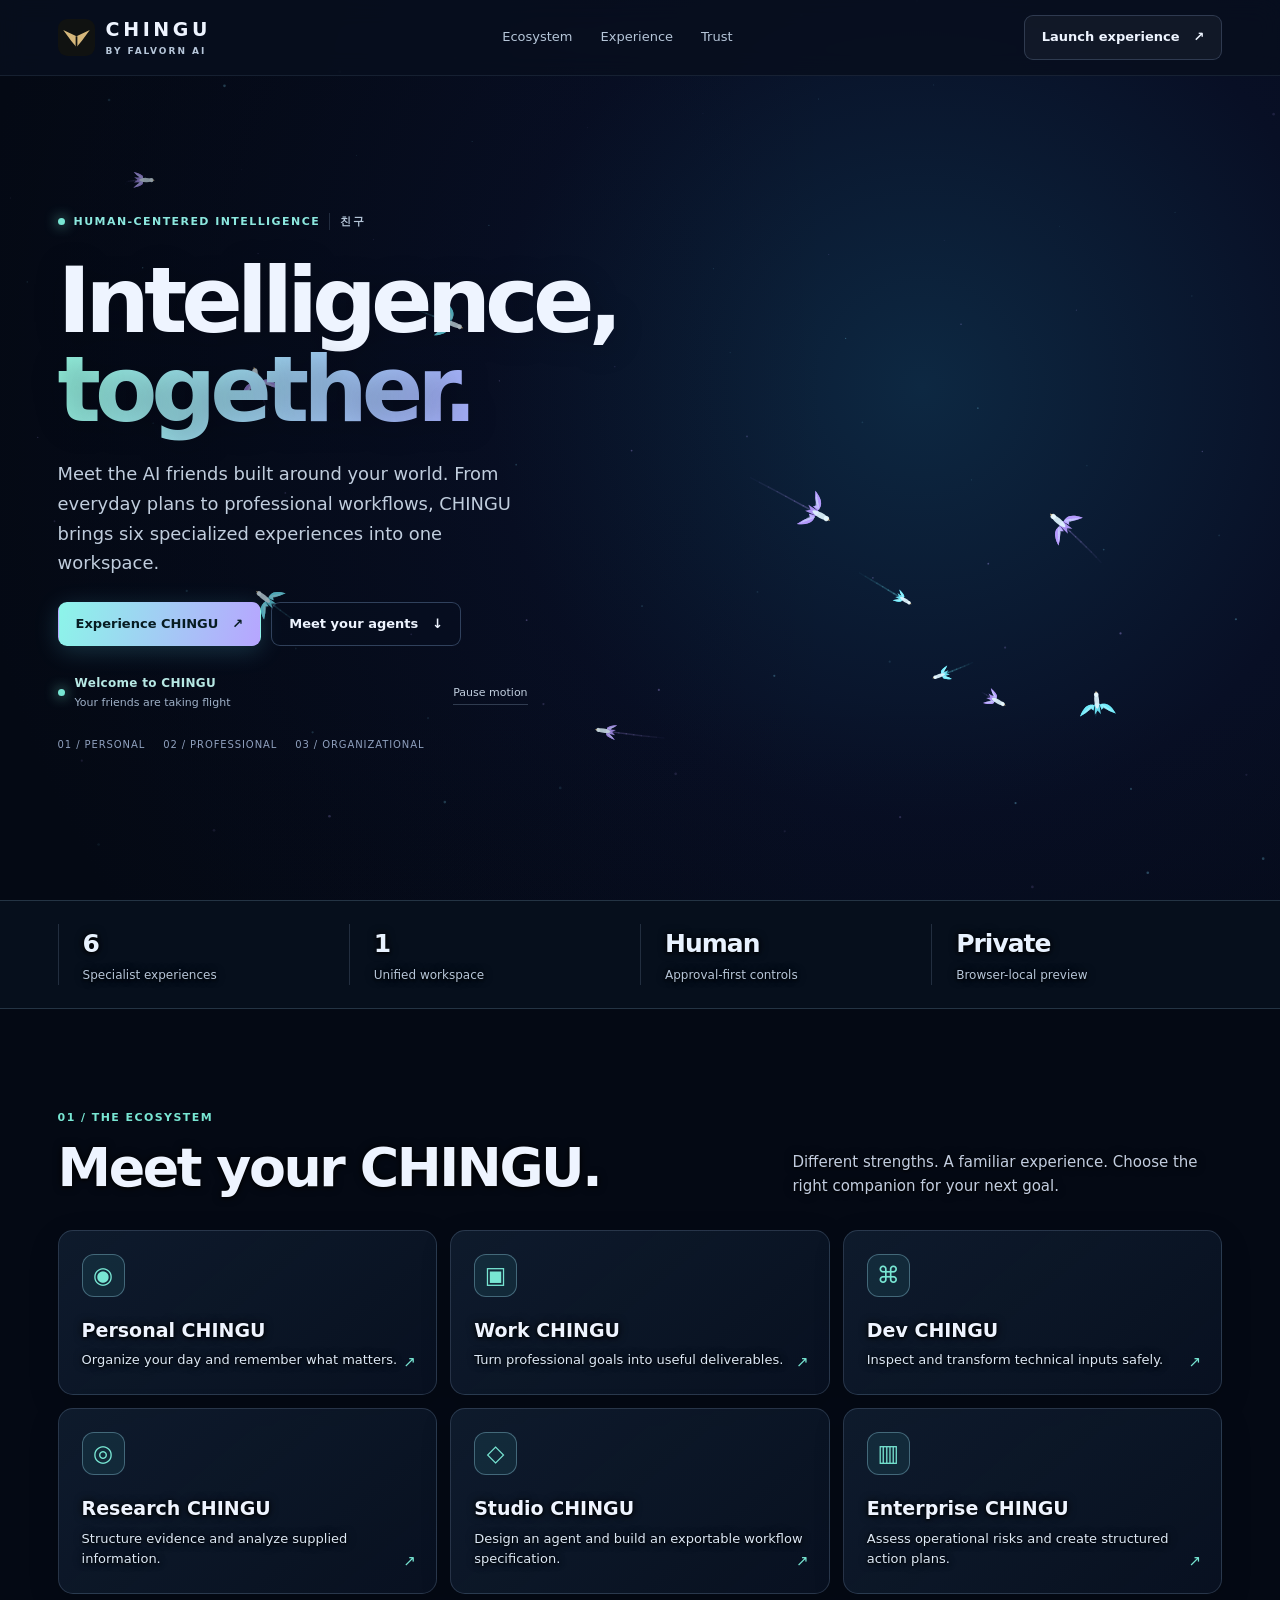
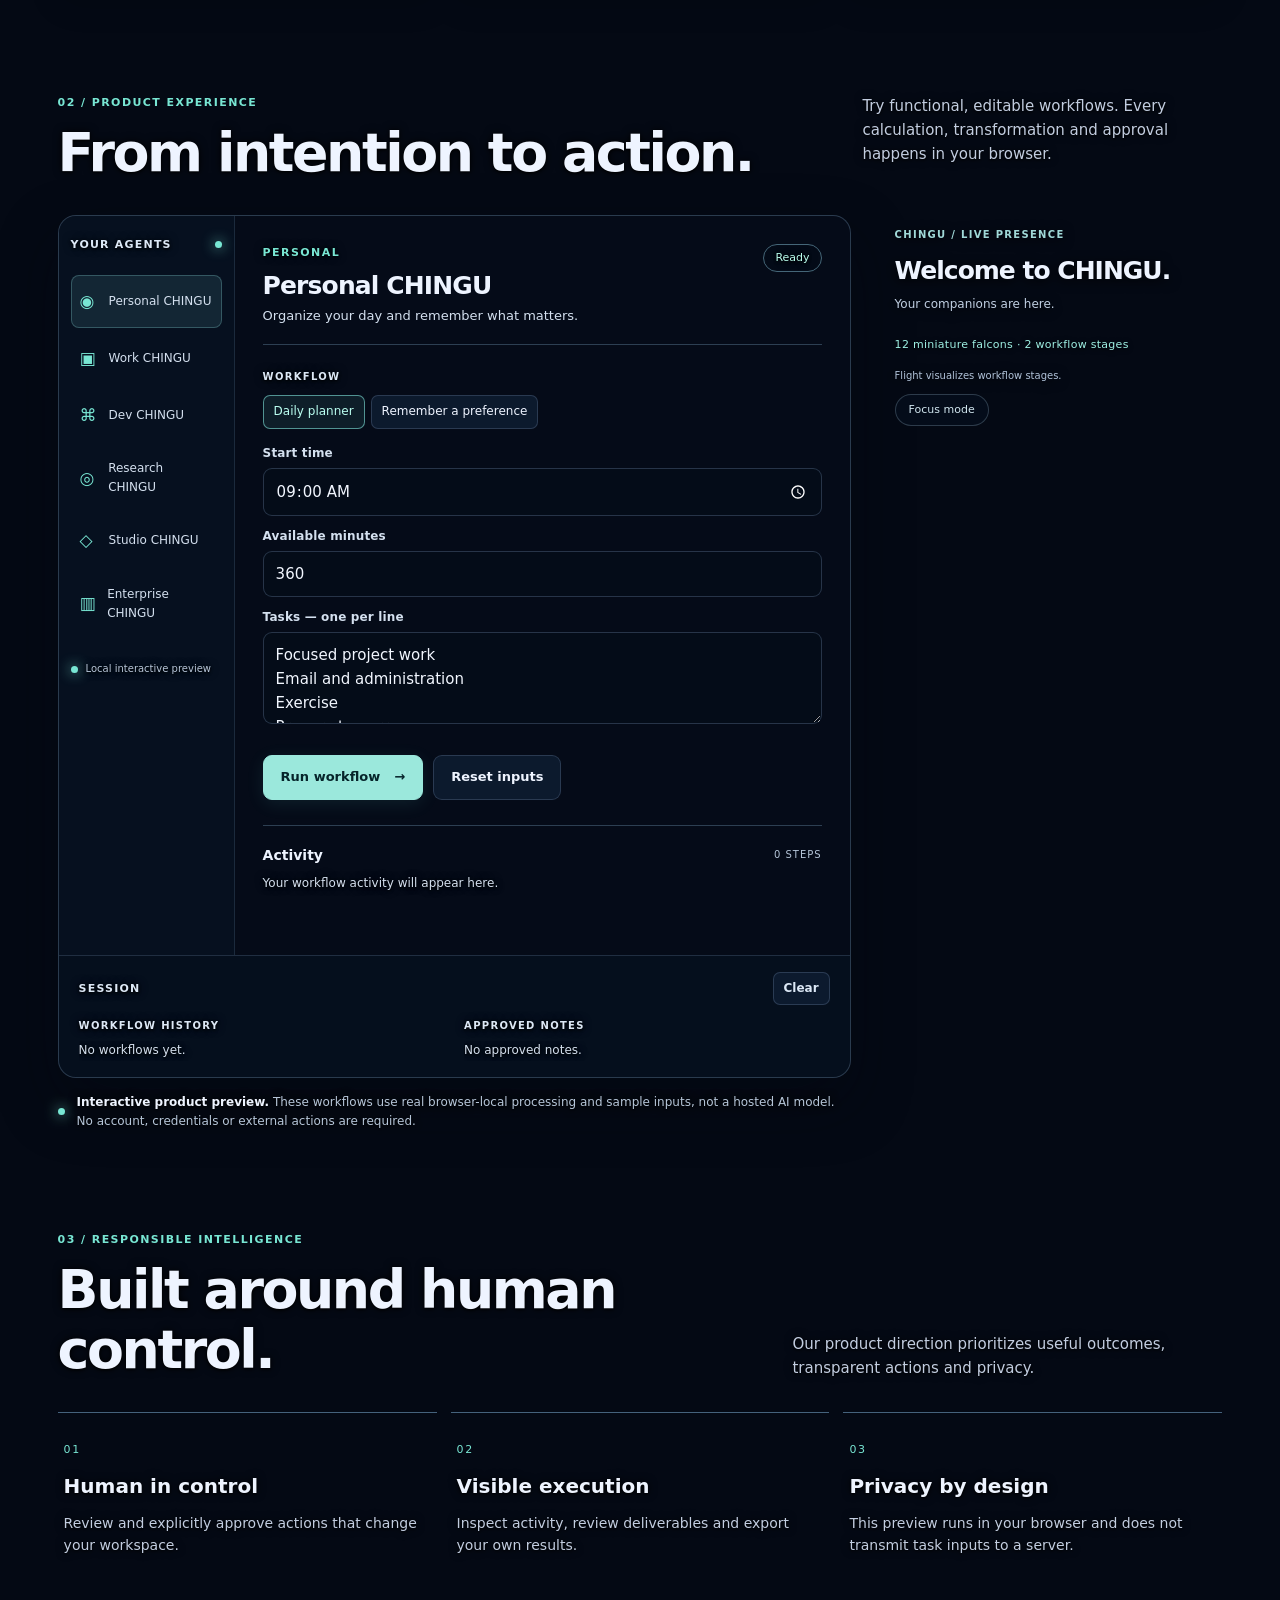
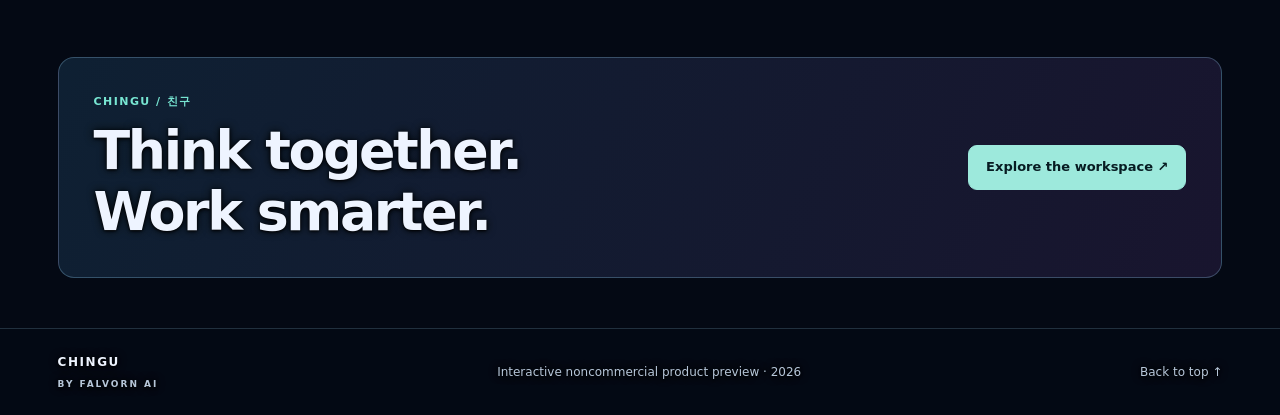
==== commit a4026198: "feat: animated workload-driven falcon swarm with seamless regrouping" ====
--- a/demo/index.html
+++ b/demo/index.html
@@ -1,7 +1,7 @@
-<!doctype html><html lang="en"><head><meta charset="utf-8"><meta name="viewport" content="width=device-width,initial-scale=1"><meta name="description" content="Meet CHINGU, a human-centered AI workforce by Falvorn AI. Explore the interactive product preview."><meta name="theme-color" content="#080d18"><title>CHINGU — Intelligence, together.</title><link rel="icon" href="assets/falvorn-mark.svg" type="image/svg+xml"><link rel="stylesheet" href="style.css"><link rel="stylesheet" href="falcons.css"><link rel="stylesheet" href="glass.css"><link rel="stylesheet" href="adaptive.css"><script defer src="falcons.js"></script><script defer src="engine.js"></script><script defer src="app.js"></script></head><body><div id="falcon-stage" class="falcon-stage" data-state="ready" data-frame="0" aria-hidden="true"><canvas id="chingu-world"></canvas></div>
+<!doctype html><html lang="en"><head><meta charset="utf-8"><meta name="viewport" content="width=device-width,initial-scale=1"><meta name="description" content="Meet CHINGU, a human-centered AI workforce by Falvorn AI. Explore the interactive product preview."><meta name="theme-color" content="#080d18"><title>CHINGU — Intelligence, together.</title><link rel="icon" href="assets/falvorn-mark.svg" type="image/svg+xml"><link rel="stylesheet" href="style.css"><link rel="stylesheet" href="falcons.css"><link rel="stylesheet" href="glass.css"><link rel="stylesheet" href="adaptive.css"><link rel="stylesheet" href="swarm.css"><script defer src="swarm.js"></script><script defer src="falcons.js"></script><script defer src="engine.js"></script><script defer src="app.js"></script></head><body><div id="falcon-stage" class="falcon-stage" data-state="ready" data-frame="0" aria-hidden="true"><canvas id="chingu-world"></canvas></div>
 <header><a class="brand" href="#home"><img width="37" height="37" src="assets/falvorn-mark.svg" alt="Falvorn AI"><span>CHINGU<small>BY FALVORN AI</small></span></a><nav aria-label="Main"><a href="#ecosystem">Ecosystem</a><a href="#workspace">Experience</a><a href="#trust">Trust</a></nav><a class="button nav-cta" href="#workspace">Launch experience <span>↗</span></a></header>
 <main id="home"><section class="hero shell"><div class="hero-copy"><div class="eyebrow"><span class="pulse"></span> HUMAN-CENTERED INTELLIGENCE <span class="korean">친구</span></div><h1>Intelligence,<br><em>together.</em></h1><p class="lead">Meet the AI friends built around your world. From everyday plans to professional workflows, CHINGU brings six specialized experiences into one workspace.</p><div class="actions"><a class="button primary" href="#workspace">Experience CHINGU <span>↗</span></a><a class="button ghost" href="#ecosystem">Meet your agents <span>↓</span></a></div><div class="companion-status"><span class="pulse"></span><div><strong id="falcon-label" aria-live="polite">Ready for your next task</strong><small id="falcon-step">Resting together</small></div><button type="button" id="falcon-pause" aria-pressed="false">Pause motion</button></div><div class="hero-foot"><span>01 / PERSONAL</span><span>02 / PROFESSIONAL</span><span>03 / ORGANIZATIONAL</span></div></div></section>
 <section class="strip"><div class="shell strip-inner"><div><strong>6</strong><span>Specialist experiences</span></div><div><strong>1</strong><span>Unified workspace</span></div><div><strong>Human</strong><span>Approval-first controls</span></div><div><strong>Private</strong><span>Browser-local preview</span></div></div></section>
 <section class="shell section" id="ecosystem"><div class="section-head"><div><span class="eyebrow">01 / THE ECOSYSTEM</span><h2>Meet your CHINGU.</h2></div><p>Different strengths. A familiar experience. Choose the right companion for your next goal.</p></div><div id="cards" class="cards"></div></section>
-<section class="shell section" id="workspace"><div class="section-head"><div><span class="eyebrow">02 / PRODUCT EXPERIENCE</span><h2>From intention to action.</h2></div><p>Try functional, editable workflows. Every calculation, transformation and approval happens in your browser.</p></div><div class="workspace-layout"><div class="workspace"><aside class="sidebar"><div class="side-head">YOUR AGENTS <span class="status-dot"></span></div><div id="agents"></div><div class="side-foot"><span class="pulse"></span> Local interactive preview</div></aside><div class="console"><div class="console-top"><div><span id="role" class="eyebrow">PERSONAL</span><h3 id="agent-title">Personal CHINGU</h3><p id="agent-description"></p></div><span id="state" class="state">Ready</span></div><div class="mode"><span>WORKFLOW</span><div id="examples" class="chips"></div></div><form id="task-form"><div id="fields"></div><div class="actions"><button type="submit" class="button primary" id="run">Run workflow <span>→</span></button><button type="button" class="button ghost" id="reset">Reset inputs</button></div></form><div class="execution"><div class="output-head"><h4>Activity</h4><span id="step-count">0 STEPS</span></div><div id="events" aria-live="polite" class="events"><p class="muted">Your workflow activity will appear here.</p></div><div id="approval" class="approval" hidden><strong>Human approval required</strong><p id="approval-text"></p><div class="actions"><button class="button primary" id="approve">Approve</button><button class="button ghost" id="reject">Reject</button></div></div><div id="result-wrap" hidden><div class="output-head"><h4>Deliverable</h4><div class="tools"><button id="copy" class="small">Copy</button><button id="download" class="small">Download</button></div></div><pre id="result"></pre></div><p id="feedback" role="status"></p></div></div><aside class="history" aria-label="Session history"><div class="side-head">SESSION <button id="clear" class="small">Clear</button></div><div class="history-label">WORKFLOW HISTORY</div><div id="history"></div><div class="history-label">APPROVED NOTES</div><div id="notes"></div></aside></div><aside class="ambient-copy" aria-label="Companion animation"><span class="eyebrow">CHINGU / LIVE PRESENCE</span><h3 id="ambient-label">Together, always.</h3><p id="ambient-step">Ready whenever you are.</p><button type="button" id="focus-toggle" aria-pressed="false" class="small focus-toggle">Focus mode</button></aside></div><div class="preview-note"><span class="pulse"></span><p><strong>Interactive product preview.</strong> These workflows use real browser-local processing and sample inputs, not a hosted AI model. No account, credentials or external actions are required.</p></div></section>
+<section class="shell section" id="workspace"><div class="section-head"><div><span class="eyebrow">02 / PRODUCT EXPERIENCE</span><h2>From intention to action.</h2></div><p>Try functional, editable workflows. Every calculation, transformation and approval happens in your browser.</p></div><div class="workspace-layout"><div class="workspace"><aside class="sidebar"><div class="side-head">YOUR AGENTS <span class="status-dot"></span></div><div id="agents"></div><div class="side-foot"><span class="pulse"></span> Local interactive preview</div></aside><div class="console"><div class="console-top"><div><span id="role" class="eyebrow">PERSONAL</span><h3 id="agent-title">Personal CHINGU</h3><p id="agent-description"></p></div><span id="state" class="state">Ready</span></div><div class="mode"><span>WORKFLOW</span><div id="examples" class="chips"></div></div><form id="task-form"><div id="fields"></div><div class="actions"><button type="submit" class="button primary" id="run">Run workflow <span>→</span></button><button type="button" class="button ghost" id="reset">Reset inputs</button></div></form><div class="execution"><div class="output-head"><h4>Activity</h4><span id="step-count">0 STEPS</span></div><div id="events" aria-live="polite" class="events"><p class="muted">Your workflow activity will appear here.</p></div><div id="approval" class="approval" hidden><strong>Human approval required</strong><p id="approval-text"></p><div class="actions"><button class="button primary" id="approve">Approve</button><button class="button ghost" id="reject">Reject</button></div></div><div id="result-wrap" hidden><div class="output-head"><h4>Deliverable</h4><div class="tools"><button id="copy" class="small">Copy</button><button id="download" class="small">Download</button></div></div><pre id="result"></pre></div><p id="feedback" role="status"></p></div></div><aside class="history" aria-label="Session history"><div class="side-head">SESSION <button id="clear" class="small">Clear</button></div><div class="history-label">WORKFLOW HISTORY</div><div id="history"></div><div class="history-label">APPROVED NOTES</div><div id="notes"></div></aside></div><aside class="ambient-copy" aria-label="Companion animation"><span class="eyebrow">CHINGU / LIVE PRESENCE</span><h3 id="ambient-label">Together, always.</h3><p id="ambient-step">Ready whenever you are.</p><div id="swarm-status" class="swarm-status" aria-live="polite" hidden></div><p class="swarm-caption">Flight visualizes workflow stages.</p><button type="button" id="focus-toggle" aria-pressed="false" class="small focus-toggle">Focus mode</button></aside></div><div class="preview-note"><span class="pulse"></span><p><strong>Interactive product preview.</strong> These workflows use real browser-local processing and sample inputs, not a hosted AI model. No account, credentials or external actions are required.</p></div></section>
 <section class="shell section" id="trust"><div class="section-head"><div><span class="eyebrow">03 / RESPONSIBLE INTELLIGENCE</span><h2>Built around human control.</h2></div><p>Our product direction prioritizes useful outcomes, transparent actions and privacy.</p></div><div class="trust-grid"><article><span>01</span><h3>Human in control</h3><p>Review and explicitly approve actions that change your workspace.</p></article><article><span>02</span><h3>Visible execution</h3><p>Inspect activity, review deliverables and export your own results.</p></article><article><span>03</span><h3>Privacy by design</h3><p>This preview runs in your browser and does not transmit task inputs to a server.</p></article></div></section><section class="shell final"><div><span class="eyebrow">CHINGU / 친구</span><h2>Think together.<br>Work smarter.</h2></div><a class="button primary" href="#workspace">Explore the workspace ↗</a></section></main><footer><div class="shell foot"><span>CHINGU <small>BY FALVORN AI</small></span><span>Interactive noncommercial product preview · 2026</span><a href="#home">Back to top ↑</a></div></footer></body></html>
--- a/demo/swarm.css
+++ b/demo/swarm.css
@@ -0,0 +1,5 @@
+/* The swarm stays in the non-interactive full-page background. */
+.swarm-status{font-size:11px;line-height:1.5;letter-spacing:.025em;color:#9ef0e4;margin:2px 0 8px;text-shadow:0 1px 5px #000}
+.swarm-caption{font-size:10px!important;color:#b0c2d8!important;min-height:0!important;margin-top:7px}
+body:has(#falcon-stage[data-swarm-phase="flying"]) .falcon-stage:after,body:has(#falcon-stage[data-swarm-phase="dispersing"]) .falcon-stage:after,body:has(#falcon-stage[data-swarm-phase="returning"]) .falcon-stage:after{background:linear-gradient(90deg,#04091477,transparent 65%),linear-gradient(0deg,#04091438,transparent 23%)}
+@media(prefers-reduced-motion:reduce){.swarm-status{display:none!important}}
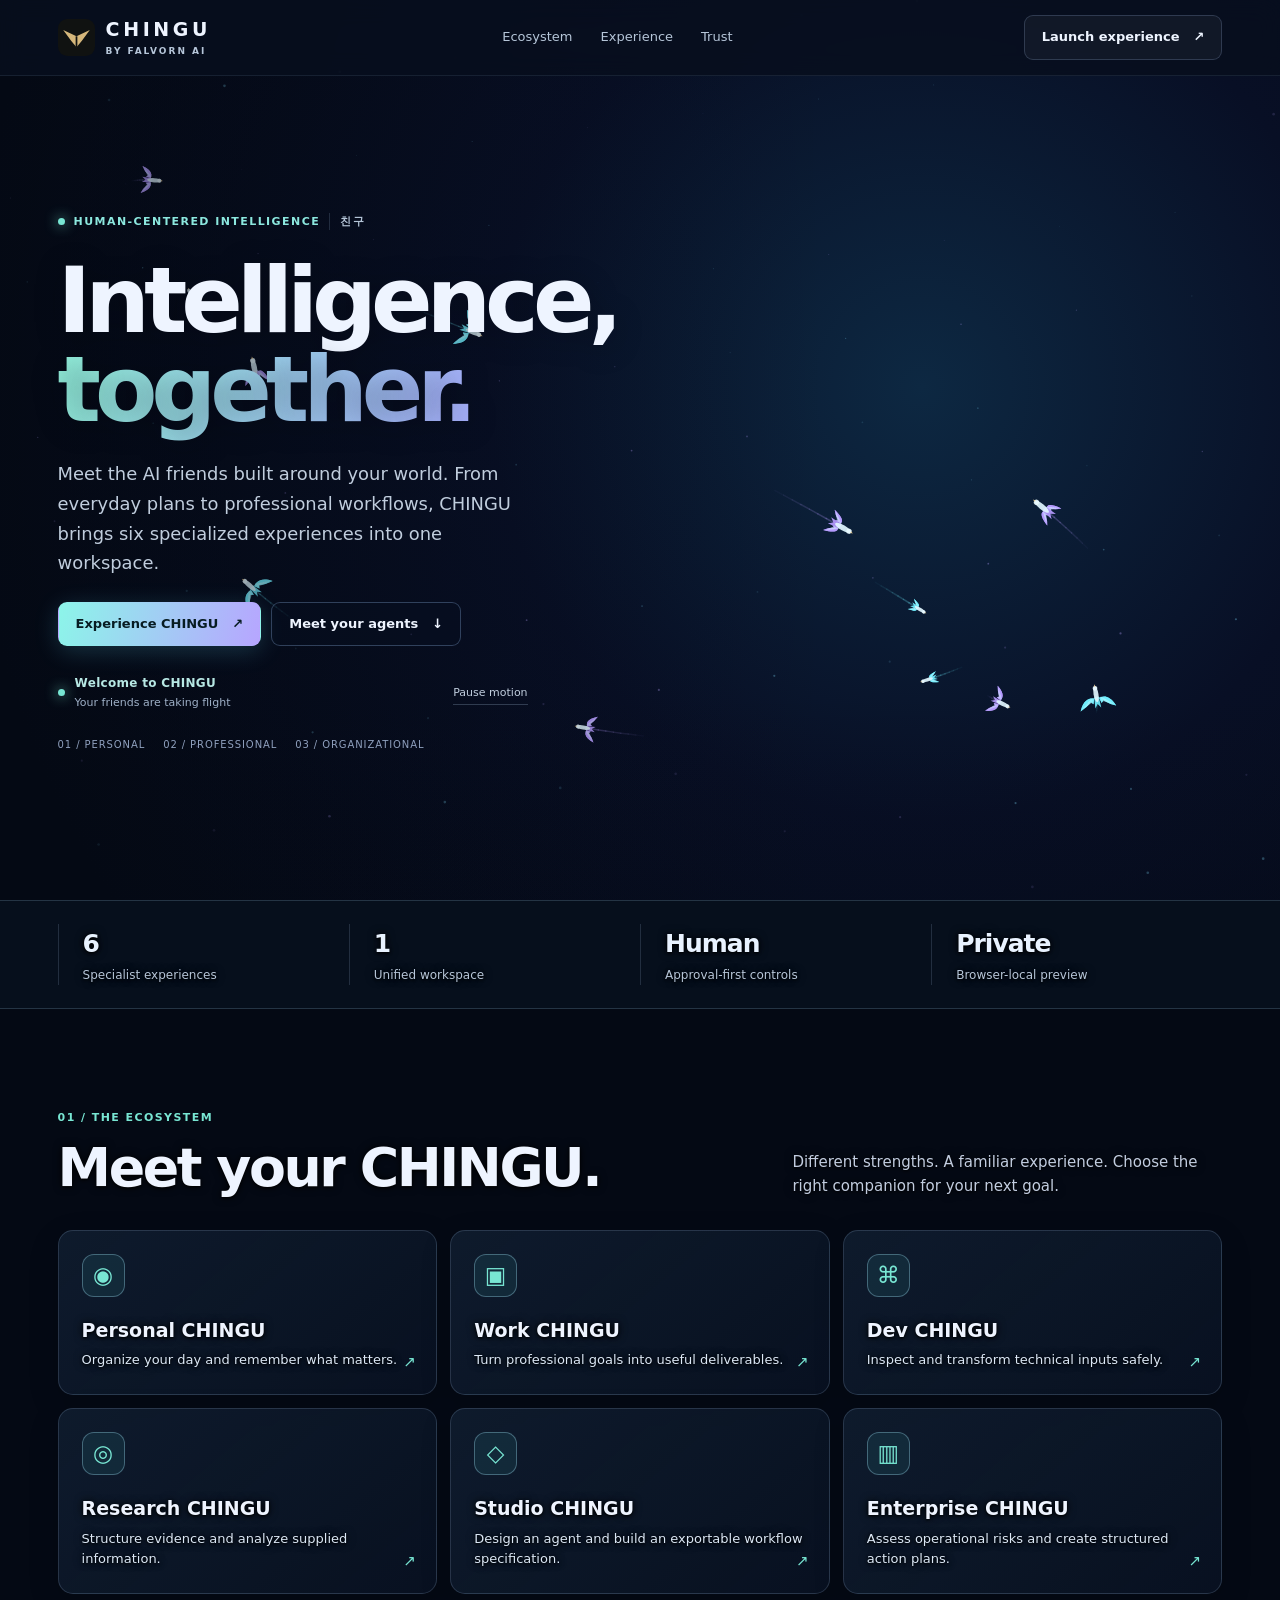
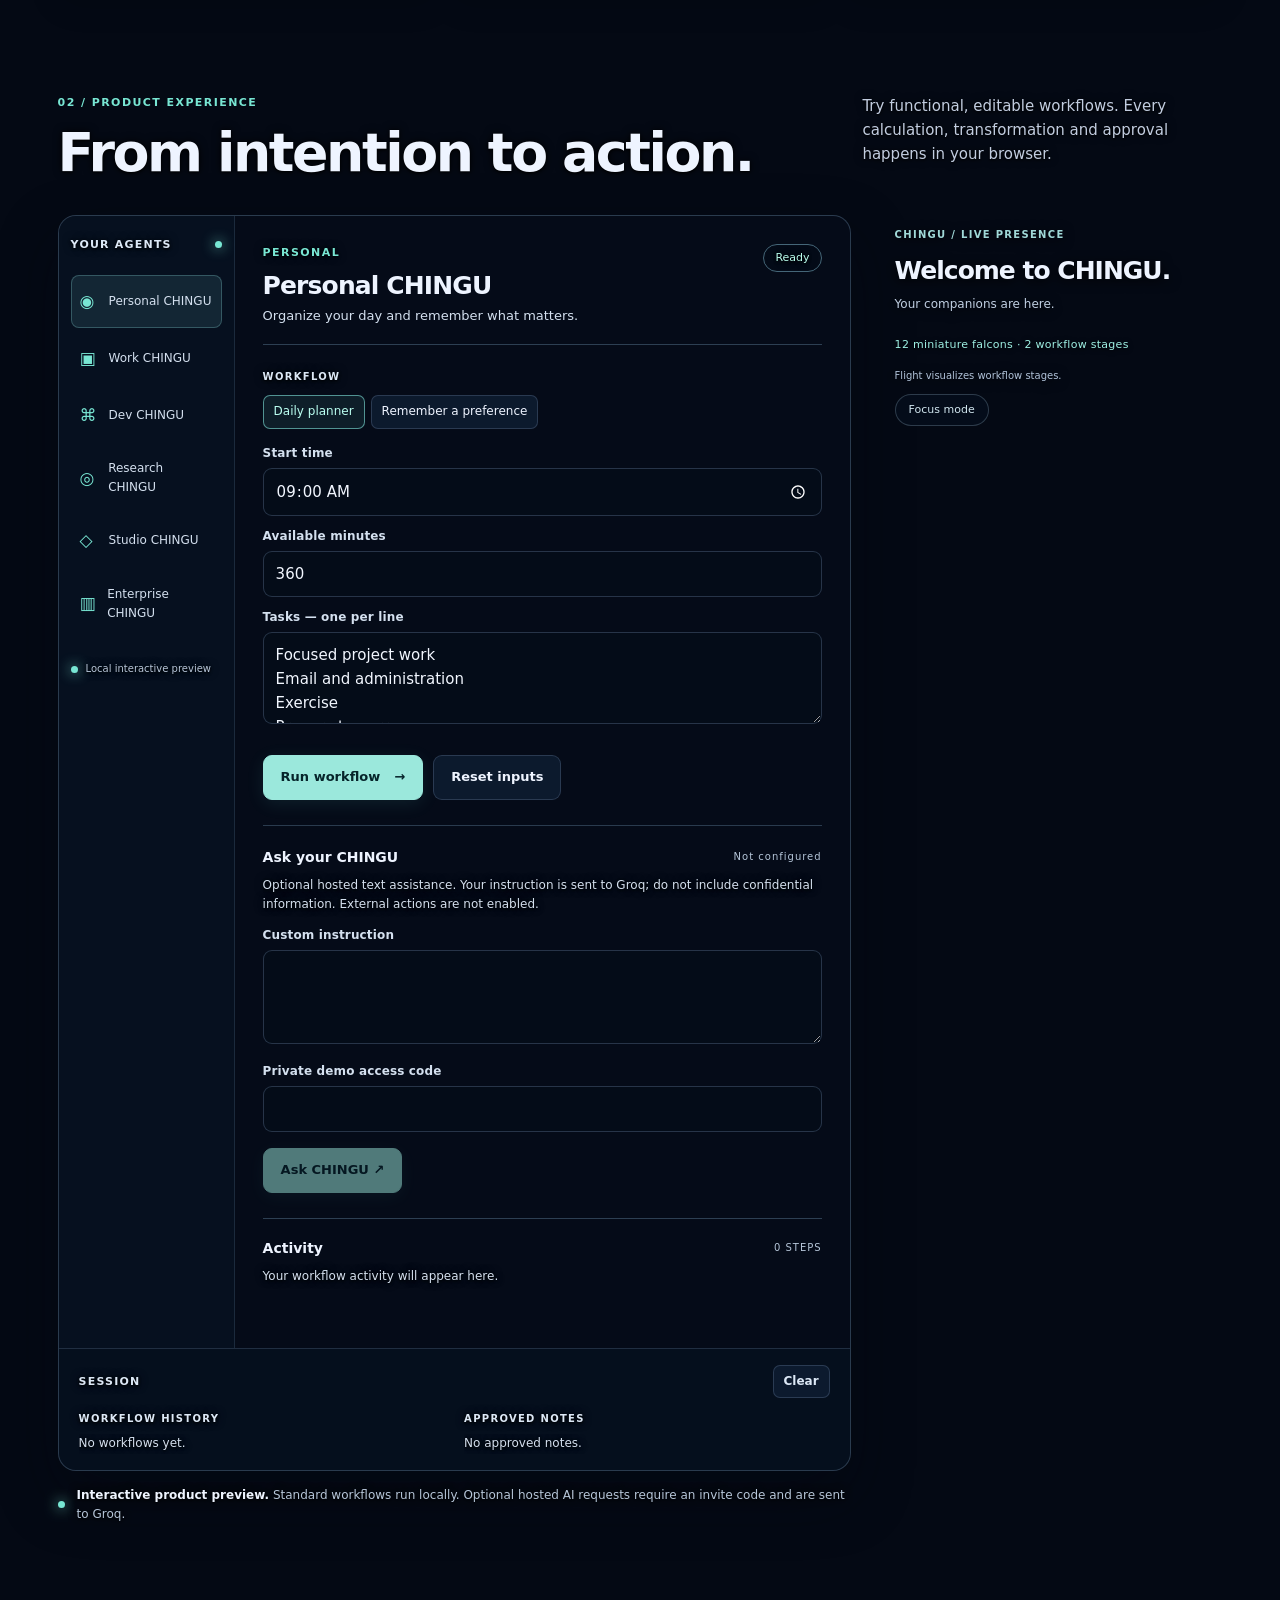
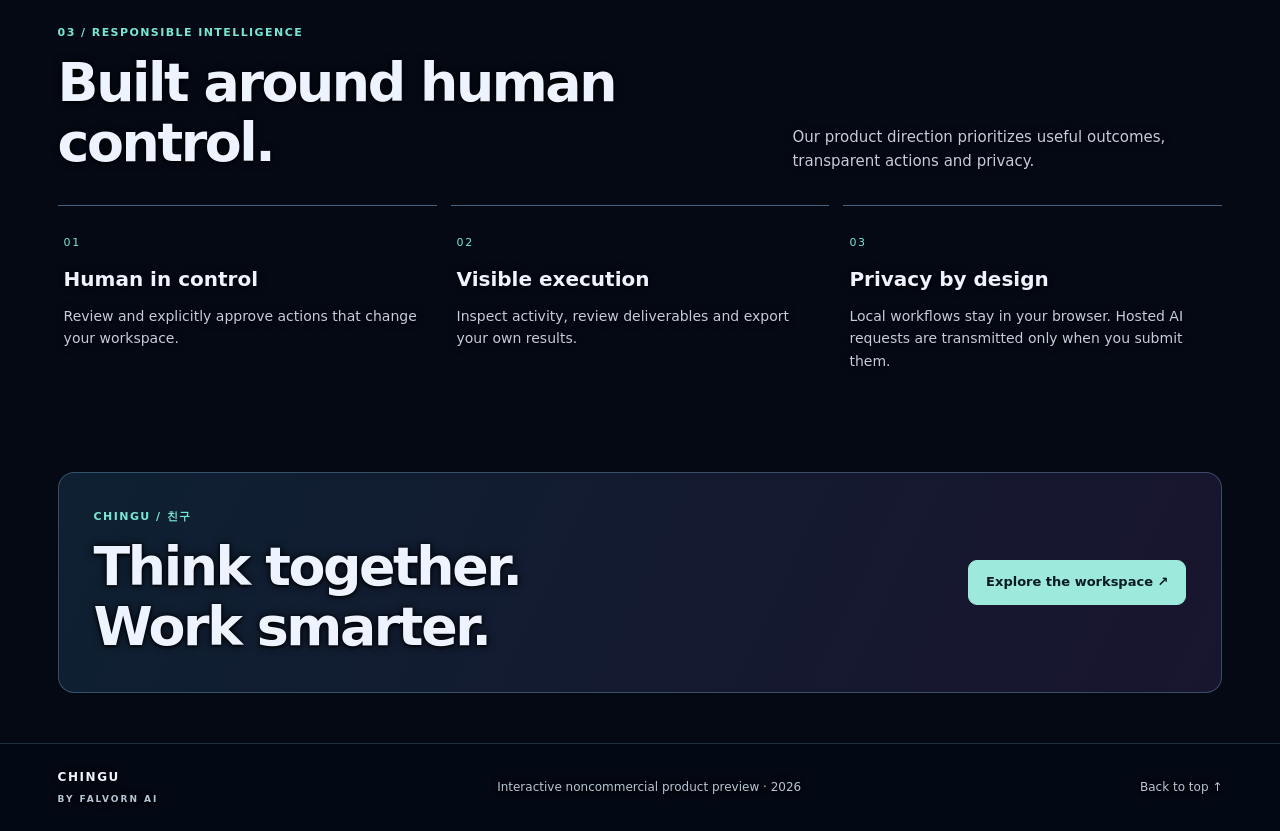
==== commit b4d90ae5: "feat: prepare guarded Groq free-tier hosted text assistance" ====
--- a/demo/index.html
+++ b/demo/index.html
@@ -1,7 +1,7 @@
-<!doctype html><html lang="en"><head><meta charset="utf-8"><meta name="viewport" content="width=device-width,initial-scale=1"><meta name="description" content="Meet CHINGU, a human-centered AI workforce by Falvorn AI. Explore the interactive product preview."><meta name="theme-color" content="#080d18"><title>CHINGU — Intelligence, together.</title><link rel="icon" href="assets/falvorn-mark.svg" type="image/svg+xml"><link rel="stylesheet" href="style.css"><link rel="stylesheet" href="falcons.css"><link rel="stylesheet" href="glass.css"><link rel="stylesheet" href="adaptive.css"><link rel="stylesheet" href="swarm.css"><script defer src="swarm.js"></script><script defer src="falcons.js"></script><script defer src="engine.js"></script><script defer src="app.js"></script></head><body><div id="falcon-stage" class="falcon-stage" data-state="ready" data-frame="0" aria-hidden="true"><canvas id="chingu-world"></canvas></div>
+<!doctype html><html lang="en"><head><meta charset="utf-8"><meta name="viewport" content="width=device-width,initial-scale=1"><meta name="description" content="Meet CHINGU, a human-centered AI workforce by Falvorn AI. Explore the interactive product preview."><meta name="theme-color" content="#080d18"><title>CHINGU — Intelligence, together.</title><link rel="icon" href="assets/falvorn-mark.svg" type="image/svg+xml"><link rel="stylesheet" href="style.css"><link rel="stylesheet" href="falcons.css"><link rel="stylesheet" href="glass.css"><link rel="stylesheet" href="adaptive.css"><link rel="stylesheet" href="swarm.css"><link rel="stylesheet" href="hosted-ai.css"><script defer src="swarm.js"></script><script defer src="falcons.js"></script><script defer src="engine.js"></script><script defer src="app.js"></script></head><body><div id="falcon-stage" class="falcon-stage" data-state="ready" data-frame="0" aria-hidden="true"><canvas id="chingu-world"></canvas></div>
 <header><a class="brand" href="#home"><img width="37" height="37" src="assets/falvorn-mark.svg" alt="Falvorn AI"><span>CHINGU<small>BY FALVORN AI</small></span></a><nav aria-label="Main"><a href="#ecosystem">Ecosystem</a><a href="#workspace">Experience</a><a href="#trust">Trust</a></nav><a class="button nav-cta" href="#workspace">Launch experience <span>↗</span></a></header>
 <main id="home"><section class="hero shell"><div class="hero-copy"><div class="eyebrow"><span class="pulse"></span> HUMAN-CENTERED INTELLIGENCE <span class="korean">친구</span></div><h1>Intelligence,<br><em>together.</em></h1><p class="lead">Meet the AI friends built around your world. From everyday plans to professional workflows, CHINGU brings six specialized experiences into one workspace.</p><div class="actions"><a class="button primary" href="#workspace">Experience CHINGU <span>↗</span></a><a class="button ghost" href="#ecosystem">Meet your agents <span>↓</span></a></div><div class="companion-status"><span class="pulse"></span><div><strong id="falcon-label" aria-live="polite">Ready for your next task</strong><small id="falcon-step">Resting together</small></div><button type="button" id="falcon-pause" aria-pressed="false">Pause motion</button></div><div class="hero-foot"><span>01 / PERSONAL</span><span>02 / PROFESSIONAL</span><span>03 / ORGANIZATIONAL</span></div></div></section>
 <section class="strip"><div class="shell strip-inner"><div><strong>6</strong><span>Specialist experiences</span></div><div><strong>1</strong><span>Unified workspace</span></div><div><strong>Human</strong><span>Approval-first controls</span></div><div><strong>Private</strong><span>Browser-local preview</span></div></div></section>
 <section class="shell section" id="ecosystem"><div class="section-head"><div><span class="eyebrow">01 / THE ECOSYSTEM</span><h2>Meet your CHINGU.</h2></div><p>Different strengths. A familiar experience. Choose the right companion for your next goal.</p></div><div id="cards" class="cards"></div></section>
-<section class="shell section" id="workspace"><div class="section-head"><div><span class="eyebrow">02 / PRODUCT EXPERIENCE</span><h2>From intention to action.</h2></div><p>Try functional, editable workflows. Every calculation, transformation and approval happens in your browser.</p></div><div class="workspace-layout"><div class="workspace"><aside class="sidebar"><div class="side-head">YOUR AGENTS <span class="status-dot"></span></div><div id="agents"></div><div class="side-foot"><span class="pulse"></span> Local interactive preview</div></aside><div class="console"><div class="console-top"><div><span id="role" class="eyebrow">PERSONAL</span><h3 id="agent-title">Personal CHINGU</h3><p id="agent-description"></p></div><span id="state" class="state">Ready</span></div><div class="mode"><span>WORKFLOW</span><div id="examples" class="chips"></div></div><form id="task-form"><div id="fields"></div><div class="actions"><button type="submit" class="button primary" id="run">Run workflow <span>→</span></button><button type="button" class="button ghost" id="reset">Reset inputs</button></div></form><div class="execution"><div class="output-head"><h4>Activity</h4><span id="step-count">0 STEPS</span></div><div id="events" aria-live="polite" class="events"><p class="muted">Your workflow activity will appear here.</p></div><div id="approval" class="approval" hidden><strong>Human approval required</strong><p id="approval-text"></p><div class="actions"><button class="button primary" id="approve">Approve</button><button class="button ghost" id="reject">Reject</button></div></div><div id="result-wrap" hidden><div class="output-head"><h4>Deliverable</h4><div class="tools"><button id="copy" class="small">Copy</button><button id="download" class="small">Download</button></div></div><pre id="result"></pre></div><p id="feedback" role="status"></p></div></div><aside class="history" aria-label="Session history"><div class="side-head">SESSION <button id="clear" class="small">Clear</button></div><div class="history-label">WORKFLOW HISTORY</div><div id="history"></div><div class="history-label">APPROVED NOTES</div><div id="notes"></div></aside></div><aside class="ambient-copy" aria-label="Companion animation"><span class="eyebrow">CHINGU / LIVE PRESENCE</span><h3 id="ambient-label">Together, always.</h3><p id="ambient-step">Ready whenever you are.</p><div id="swarm-status" class="swarm-status" aria-live="polite" hidden></div><p class="swarm-caption">Flight visualizes workflow stages.</p><button type="button" id="focus-toggle" aria-pressed="false" class="small focus-toggle">Focus mode</button></aside></div><div class="preview-note"><span class="pulse"></span><p><strong>Interactive product preview.</strong> These workflows use real browser-local processing and sample inputs, not a hosted AI model. No account, credentials or external actions are required.</p></div></section>
-<section class="shell section" id="trust"><div class="section-head"><div><span class="eyebrow">03 / RESPONSIBLE INTELLIGENCE</span><h2>Built around human control.</h2></div><p>Our product direction prioritizes useful outcomes, transparent actions and privacy.</p></div><div class="trust-grid"><article><span>01</span><h3>Human in control</h3><p>Review and explicitly approve actions that change your workspace.</p></article><article><span>02</span><h3>Visible execution</h3><p>Inspect activity, review deliverables and export your own results.</p></article><article><span>03</span><h3>Privacy by design</h3><p>This preview runs in your browser and does not transmit task inputs to a server.</p></article></div></section><section class="shell final"><div><span class="eyebrow">CHINGU / 친구</span><h2>Think together.<br>Work smarter.</h2></div><a class="button primary" href="#workspace">Explore the workspace ↗</a></section></main><footer><div class="shell foot"><span>CHINGU <small>BY FALVORN AI</small></span><span>Interactive noncommercial product preview · 2026</span><a href="#home">Back to top ↑</a></div></footer></body></html>+<section class="shell section" id="workspace"><div class="section-head"><div><span class="eyebrow">02 / PRODUCT EXPERIENCE</span><h2>From intention to action.</h2></div><p>Try functional, editable workflows. Every calculation, transformation and approval happens in your browser.</p></div><div class="workspace-layout"><div class="workspace"><aside class="sidebar"><div class="side-head">YOUR AGENTS <span class="status-dot"></span></div><div id="agents"></div><div class="side-foot"><span class="pulse"></span> Local interactive preview</div></aside><div class="console"><div class="console-top"><div><span id="role" class="eyebrow">PERSONAL</span><h3 id="agent-title">Personal CHINGU</h3><p id="agent-description"></p></div><span id="state" class="state">Ready</span></div><div class="mode"><span>WORKFLOW</span><div id="examples" class="chips"></div></div><form id="task-form"><div id="fields"></div><div class="actions"><button type="submit" class="button primary" id="run">Run workflow <span>→</span></button><button type="button" class="button ghost" id="reset">Reset inputs</button></div></form><section class="hosted-ai"><div class="output-head"><h4>Ask your CHINGU</h4><span id="ai-availability" role="status">Checking availability…</span></div><p class="muted">Optional hosted text assistance. Your instruction is sent to Groq; do not include confidential information. External actions are not enabled.</p><form id="ai-form"><div class="field"><label for="ai-prompt">Custom instruction</label><textarea id="ai-prompt" maxlength="4000" rows="3" required></textarea></div><div class="field"><label for="ai-access">Private demo access code</label><input id="ai-access" type="password" maxlength="256" autocomplete="off" required></div><button type="submit" id="ai-run" class="button primary" disabled>Ask CHINGU ↗</button></form></section><div class="execution"><div class="output-head"><h4>Activity</h4><span id="step-count">0 STEPS</span></div><div id="events" aria-live="polite" class="events"><p class="muted">Your workflow activity will appear here.</p></div><div id="approval" class="approval" hidden><strong>Human approval required</strong><p id="approval-text"></p><div class="actions"><button class="button primary" id="approve">Approve</button><button class="button ghost" id="reject">Reject</button></div></div><div id="result-wrap" hidden><div class="output-head"><h4>Deliverable</h4><div class="tools"><button id="copy" class="small">Copy</button><button id="download" class="small">Download</button></div></div><pre id="result"></pre></div><p id="feedback" role="status"></p></div></div><aside class="history" aria-label="Session history"><div class="side-head">SESSION <button id="clear" class="small">Clear</button></div><div class="history-label">WORKFLOW HISTORY</div><div id="history"></div><div class="history-label">APPROVED NOTES</div><div id="notes"></div></aside></div><aside class="ambient-copy" aria-label="Companion animation"><span class="eyebrow">CHINGU / LIVE PRESENCE</span><h3 id="ambient-label">Together, always.</h3><p id="ambient-step">Ready whenever you are.</p><div id="swarm-status" class="swarm-status" aria-live="polite" hidden></div><p class="swarm-caption">Flight visualizes workflow stages.</p><button type="button" id="focus-toggle" aria-pressed="false" class="small focus-toggle">Focus mode</button></aside></div><div class="preview-note"><span class="pulse"></span><p><strong>Interactive product preview.</strong> Standard workflows run locally. Optional hosted AI requests require an invite code and are sent to Groq.</p></div></section>
+<section class="shell section" id="trust"><div class="section-head"><div><span class="eyebrow">03 / RESPONSIBLE INTELLIGENCE</span><h2>Built around human control.</h2></div><p>Our product direction prioritizes useful outcomes, transparent actions and privacy.</p></div><div class="trust-grid"><article><span>01</span><h3>Human in control</h3><p>Review and explicitly approve actions that change your workspace.</p></article><article><span>02</span><h3>Visible execution</h3><p>Inspect activity, review deliverables and export your own results.</p></article><article><span>03</span><h3>Privacy by design</h3><p>Local workflows stay in your browser. Hosted AI requests are transmitted only when you submit them.</p></article></div></section><section class="shell final"><div><span class="eyebrow">CHINGU / 친구</span><h2>Think together.<br>Work smarter.</h2></div><a class="button primary" href="#workspace">Explore the workspace ↗</a></section></main><footer><div class="shell foot"><span>CHINGU <small>BY FALVORN AI</small></span><span>Interactive noncommercial product preview · 2026</span><a href="#home">Back to top ↑</a></div></footer></body></html>
--- a/demo/hosted-ai.css
+++ b/demo/hosted-ai.css
@@ -0,0 +1 @@
+.hosted-ai{border-top:1px solid #9cc5ed40;margin-top:25px;padding-top:20px}.hosted-ai .muted{font-size:12px;line-height:1.6}.hosted-ai textarea{min-height:90px}.hosted-ai .primary{margin-top:5px}
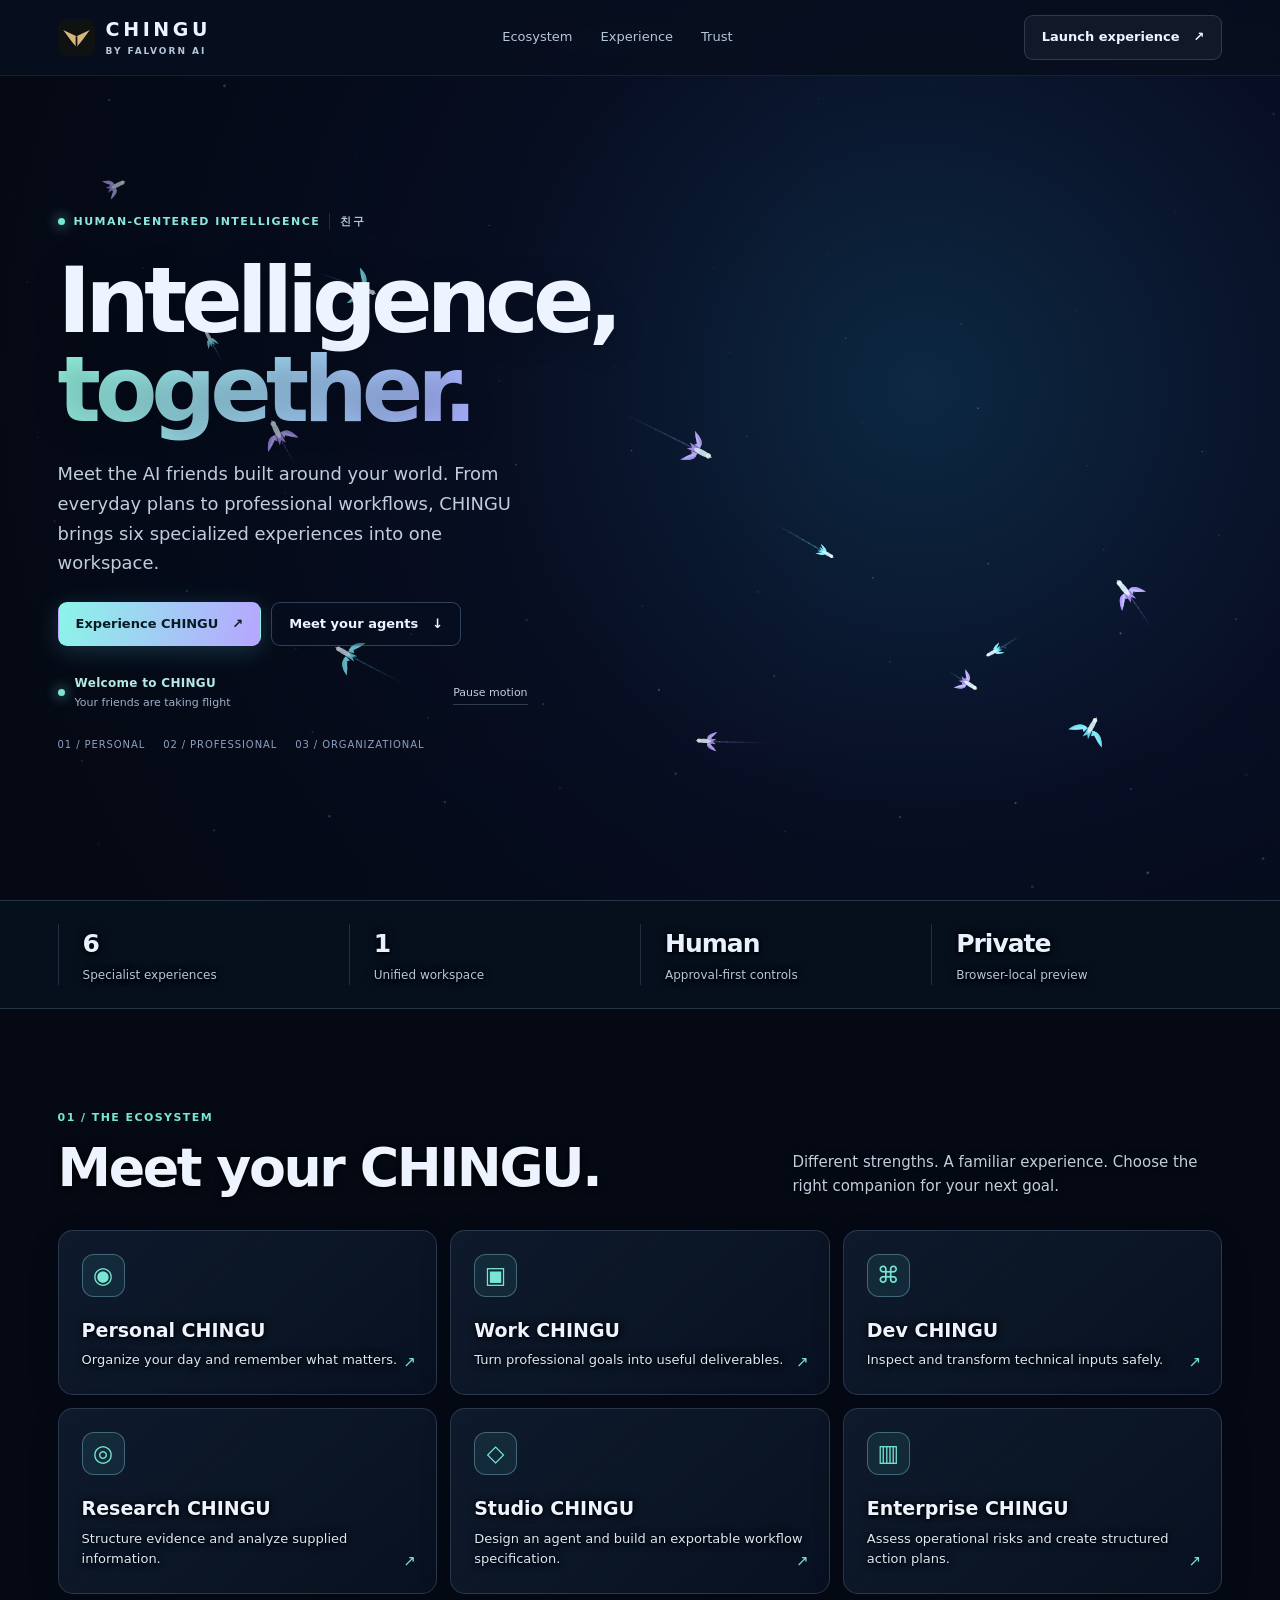
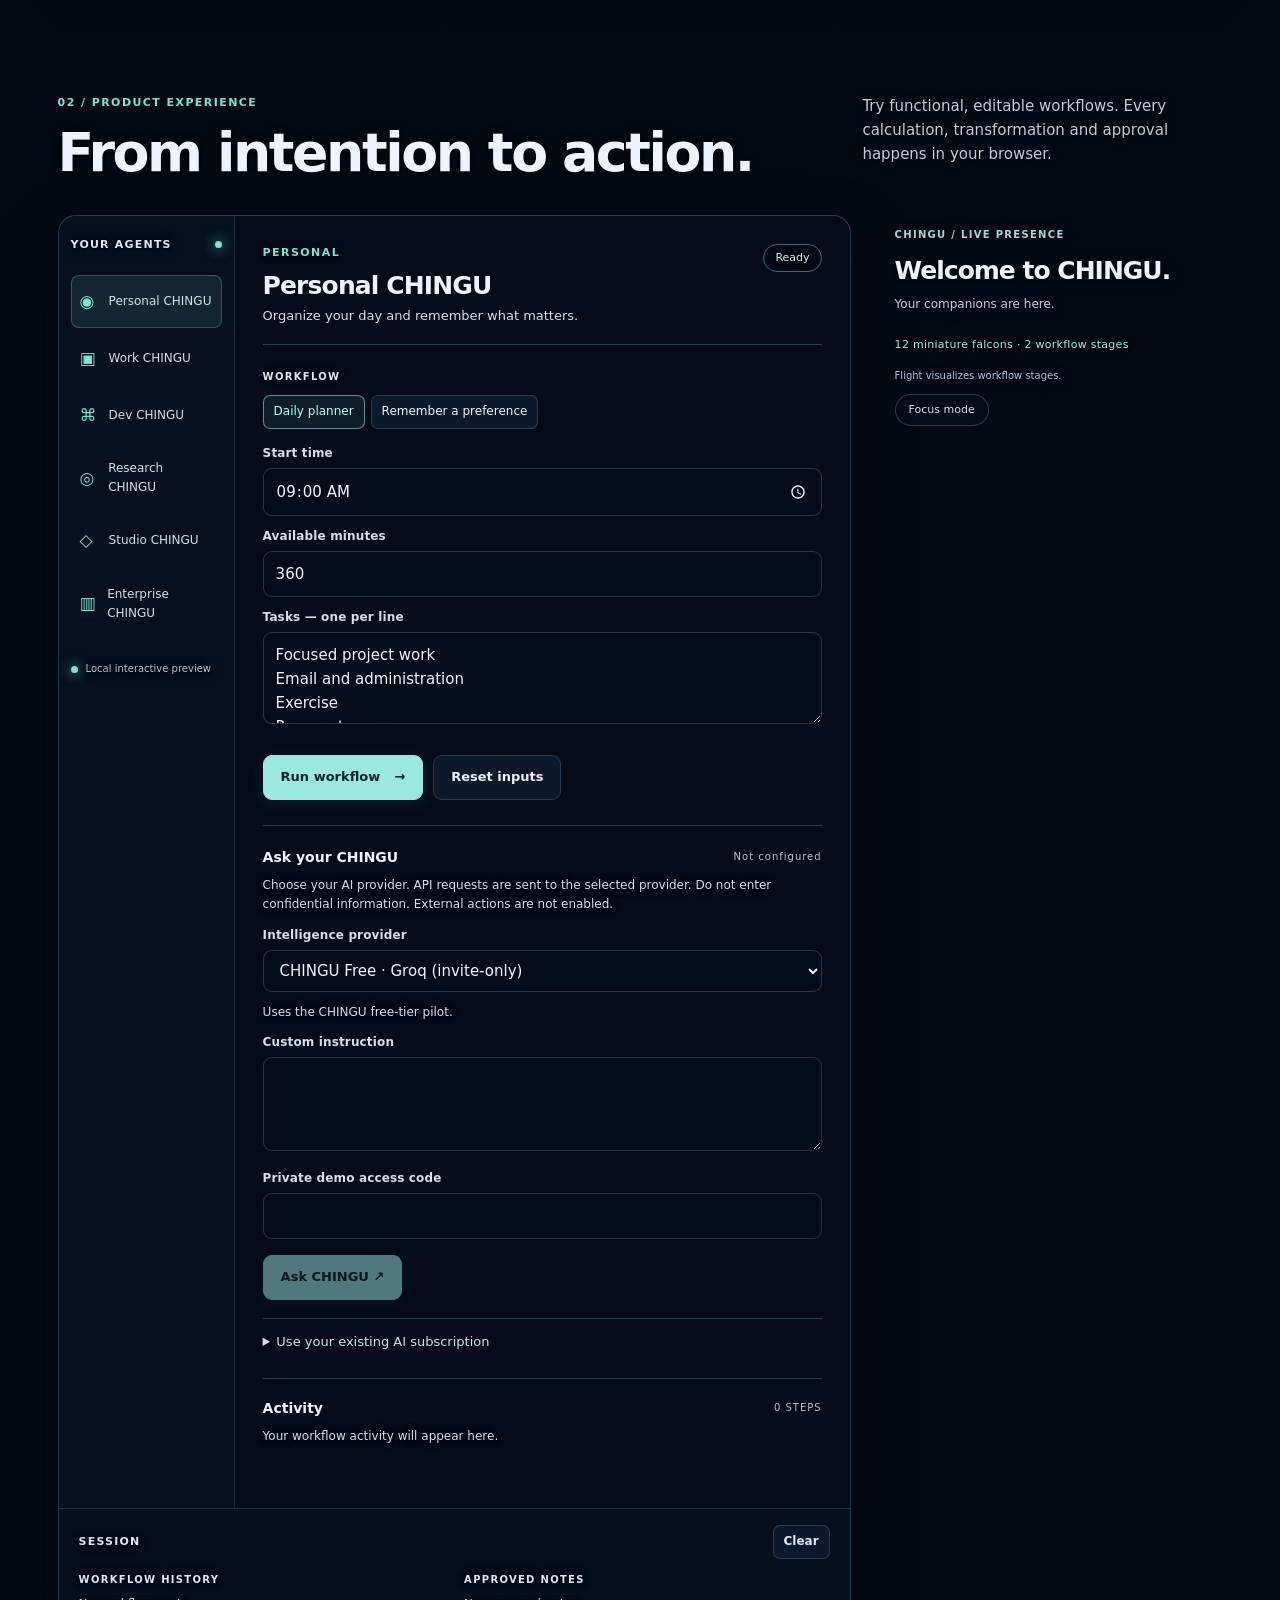
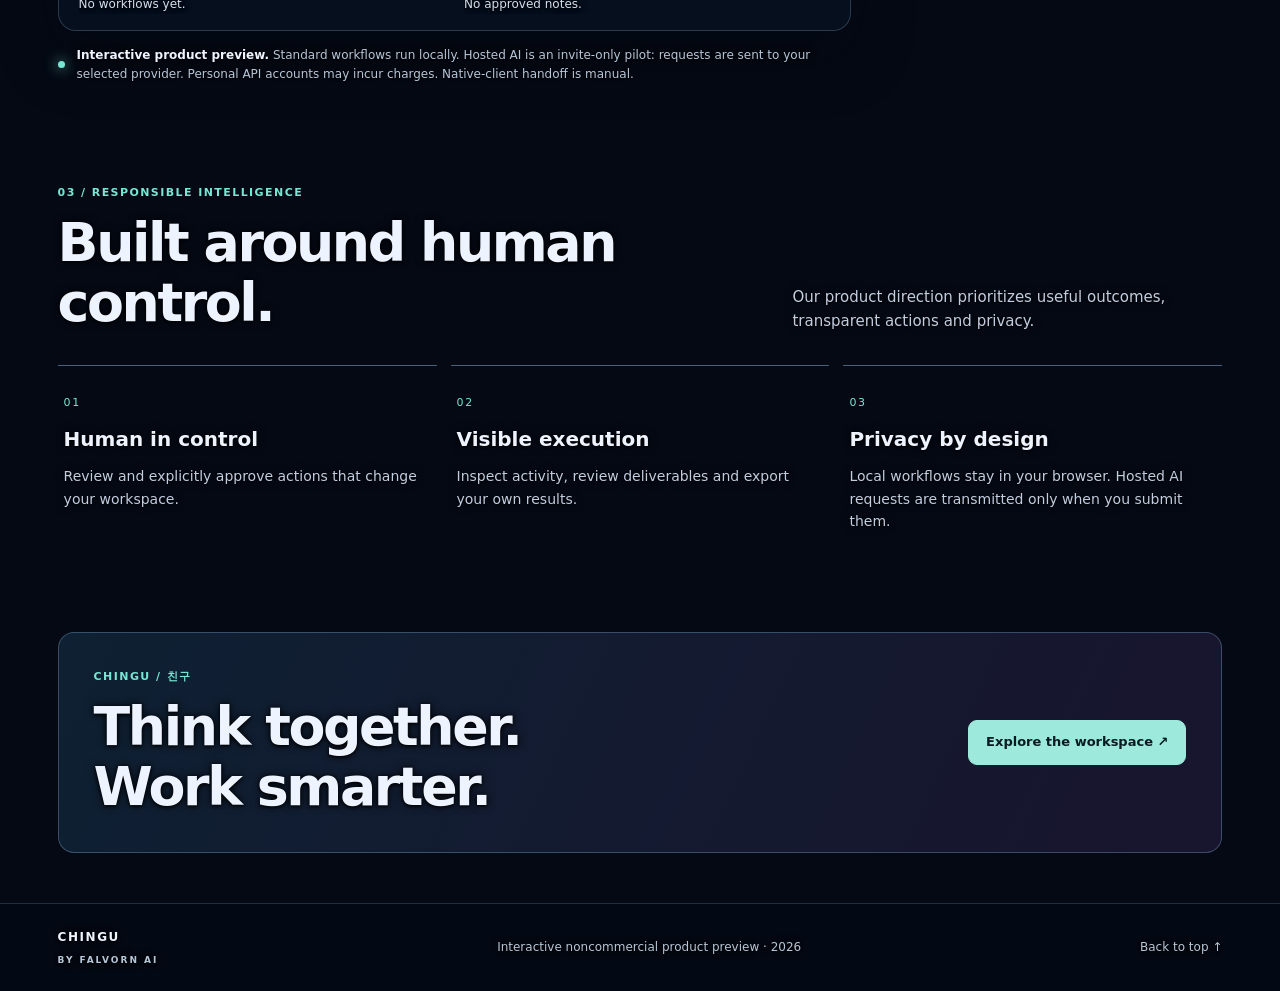
==== commit 092b22d9: "feat: user-funded provider selection and native subscription handoff" ====
--- a/demo/index.html
+++ b/demo/index.html
@@ -3,5 +3,5 @@
 <main id="home"><section class="hero shell"><div class="hero-copy"><div class="eyebrow"><span class="pulse"></span> HUMAN-CENTERED INTELLIGENCE <span class="korean">친구</span></div><h1>Intelligence,<br><em>together.</em></h1><p class="lead">Meet the AI friends built around your world. From everyday plans to professional workflows, CHINGU brings six specialized experiences into one workspace.</p><div class="actions"><a class="button primary" href="#workspace">Experience CHINGU <span>↗</span></a><a class="button ghost" href="#ecosystem">Meet your agents <span>↓</span></a></div><div class="companion-status"><span class="pulse"></span><div><strong id="falcon-label" aria-live="polite">Ready for your next task</strong><small id="falcon-step">Resting together</small></div><button type="button" id="falcon-pause" aria-pressed="false">Pause motion</button></div><div class="hero-foot"><span>01 / PERSONAL</span><span>02 / PROFESSIONAL</span><span>03 / ORGANIZATIONAL</span></div></div></section>
 <section class="strip"><div class="shell strip-inner"><div><strong>6</strong><span>Specialist experiences</span></div><div><strong>1</strong><span>Unified workspace</span></div><div><strong>Human</strong><span>Approval-first controls</span></div><div><strong>Private</strong><span>Browser-local preview</span></div></div></section>
 <section class="shell section" id="ecosystem"><div class="section-head"><div><span class="eyebrow">01 / THE ECOSYSTEM</span><h2>Meet your CHINGU.</h2></div><p>Different strengths. A familiar experience. Choose the right companion for your next goal.</p></div><div id="cards" class="cards"></div></section>
-<section class="shell section" id="workspace"><div class="section-head"><div><span class="eyebrow">02 / PRODUCT EXPERIENCE</span><h2>From intention to action.</h2></div><p>Try functional, editable workflows. Every calculation, transformation and approval happens in your browser.</p></div><div class="workspace-layout"><div class="workspace"><aside class="sidebar"><div class="side-head">YOUR AGENTS <span class="status-dot"></span></div><div id="agents"></div><div class="side-foot"><span class="pulse"></span> Local interactive preview</div></aside><div class="console"><div class="console-top"><div><span id="role" class="eyebrow">PERSONAL</span><h3 id="agent-title">Personal CHINGU</h3><p id="agent-description"></p></div><span id="state" class="state">Ready</span></div><div class="mode"><span>WORKFLOW</span><div id="examples" class="chips"></div></div><form id="task-form"><div id="fields"></div><div class="actions"><button type="submit" class="button primary" id="run">Run workflow <span>→</span></button><button type="button" class="button ghost" id="reset">Reset inputs</button></div></form><section class="hosted-ai"><div class="output-head"><h4>Ask your CHINGU</h4><span id="ai-availability" role="status">Checking availability…</span></div><p class="muted">Optional hosted text assistance. Your instruction is sent to Groq; do not include confidential information. External actions are not enabled.</p><form id="ai-form"><div class="field"><label for="ai-prompt">Custom instruction</label><textarea id="ai-prompt" maxlength="4000" rows="3" required></textarea></div><div class="field"><label for="ai-access">Private demo access code</label><input id="ai-access" type="password" maxlength="256" autocomplete="off" required></div><button type="submit" id="ai-run" class="button primary" disabled>Ask CHINGU ↗</button></form></section><div class="execution"><div class="output-head"><h4>Activity</h4><span id="step-count">0 STEPS</span></div><div id="events" aria-live="polite" class="events"><p class="muted">Your workflow activity will appear here.</p></div><div id="approval" class="approval" hidden><strong>Human approval required</strong><p id="approval-text"></p><div class="actions"><button class="button primary" id="approve">Approve</button><button class="button ghost" id="reject">Reject</button></div></div><div id="result-wrap" hidden><div class="output-head"><h4>Deliverable</h4><div class="tools"><button id="copy" class="small">Copy</button><button id="download" class="small">Download</button></div></div><pre id="result"></pre></div><p id="feedback" role="status"></p></div></div><aside class="history" aria-label="Session history"><div class="side-head">SESSION <button id="clear" class="small">Clear</button></div><div class="history-label">WORKFLOW HISTORY</div><div id="history"></div><div class="history-label">APPROVED NOTES</div><div id="notes"></div></aside></div><aside class="ambient-copy" aria-label="Companion animation"><span class="eyebrow">CHINGU / LIVE PRESENCE</span><h3 id="ambient-label">Together, always.</h3><p id="ambient-step">Ready whenever you are.</p><div id="swarm-status" class="swarm-status" aria-live="polite" hidden></div><p class="swarm-caption">Flight visualizes workflow stages.</p><button type="button" id="focus-toggle" aria-pressed="false" class="small focus-toggle">Focus mode</button></aside></div><div class="preview-note"><span class="pulse"></span><p><strong>Interactive product preview.</strong> Standard workflows run locally. Optional hosted AI requests require an invite code and are sent to Groq.</p></div></section>
+<section class="shell section" id="workspace"><div class="section-head"><div><span class="eyebrow">02 / PRODUCT EXPERIENCE</span><h2>From intention to action.</h2></div><p>Try functional, editable workflows. Every calculation, transformation and approval happens in your browser.</p></div><div class="workspace-layout"><div class="workspace"><aside class="sidebar"><div class="side-head">YOUR AGENTS <span class="status-dot"></span></div><div id="agents"></div><div class="side-foot"><span class="pulse"></span> Local interactive preview</div></aside><div class="console"><div class="console-top"><div><span id="role" class="eyebrow">PERSONAL</span><h3 id="agent-title">Personal CHINGU</h3><p id="agent-description"></p></div><span id="state" class="state">Ready</span></div><div class="mode"><span>WORKFLOW</span><div id="examples" class="chips"></div></div><form id="task-form"><div id="fields"></div><div class="actions"><button type="submit" class="button primary" id="run">Run workflow <span>→</span></button><button type="button" class="button ghost" id="reset">Reset inputs</button></div></form><section class="hosted-ai"><div class="output-head"><h4>Ask your CHINGU</h4><span id="ai-availability" role="status">Checking availability…</span></div><p class="muted">Choose your AI provider. API requests are sent to the selected provider. Do not enter confidential information. External actions are not enabled.</p><form id="ai-form"><div class="field"><label for="ai-provider">Intelligence provider</label><select id="ai-provider"><option value="groq">CHINGU Free · Groq (invite-only)</option><option value="openai">OpenAI API · your API balance</option><option value="anthropic">Claude API · your API balance</option></select></div><p id="provider-description" class="muted" aria-live="polite">Uses the CHINGU free-tier pilot.</p><div id="user-key-fields" hidden><div class="field"><label for="user-api-key">Your provider API key (one request only)</label><input type="password" id="user-api-key" maxlength="512" autocomplete="off" spellcheck="false" placeholder="API key, not a subscription login token"></div><label class="billing-consent"><input id="user-billing-consent" type="checkbox"> I authorize this request to use my API balance; provider charges may apply.</label><p class="muted">The key travels through the CHINGU server over HTTPS to the provider. It is not intentionally retained, saved to browser storage, or added to history.</p></div><div class="field"><label for="ai-prompt">Custom instruction</label><textarea id="ai-prompt" maxlength="4000" rows="3" required></textarea></div><div class="field"><label for="ai-access">Private demo access code</label><input id="ai-access" type="password" maxlength="256" autocomplete="off" required></div><button type="submit" id="ai-run" class="button primary" disabled>Ask CHINGU ↗</button></form><details class="provider-connections"><summary>Use your existing AI subscription</summary><div class="provider-connection"><strong>ChatGPT plan connection</strong><p class="muted">Hosted subscription access requires OpenAI approval. Not connected. You can copy your CHINGU task to ChatGPT today.</p><button type="button" id="copy-chatgpt-task" class="small">Copy task for ChatGPT</button> <a href="https://chatgpt.com/" target="_blank" rel="noopener noreferrer" class="small">Open ChatGPT ↗</a></div><div class="provider-connection"><strong>Claude Code native handoff</strong><p class="muted">Use your own Claude Code login in the official client. Copy the task into an authenticated session; CHINGU does not access your subscription token or automatically receive the result.</p><button type="button" id="copy-claude-task" class="small">Copy task for Claude Code</button> <a href="https://claude.ai/code" target="_blank" rel="noopener noreferrer" class="small">Open Claude Code ↗</a></div><p id="handoff-feedback" class="muted" role="status"></p></details></section><div class="execution"><div class="output-head"><h4>Activity</h4><span id="step-count">0 STEPS</span></div><div id="events" aria-live="polite" class="events"><p class="muted">Your workflow activity will appear here.</p></div><div id="approval" class="approval" hidden><strong>Human approval required</strong><p id="approval-text"></p><div class="actions"><button class="button primary" id="approve">Approve</button><button class="button ghost" id="reject">Reject</button></div></div><div id="result-wrap" hidden><div class="output-head"><h4>Deliverable</h4><div class="tools"><button id="copy" class="small">Copy</button><button id="download" class="small">Download</button></div></div><pre id="result"></pre></div><p id="feedback" role="status"></p></div></div><aside class="history" aria-label="Session history"><div class="side-head">SESSION <button id="clear" class="small">Clear</button></div><div class="history-label">WORKFLOW HISTORY</div><div id="history"></div><div class="history-label">APPROVED NOTES</div><div id="notes"></div></aside></div><aside class="ambient-copy" aria-label="Companion animation"><span class="eyebrow">CHINGU / LIVE PRESENCE</span><h3 id="ambient-label">Together, always.</h3><p id="ambient-step">Ready whenever you are.</p><div id="swarm-status" class="swarm-status" aria-live="polite" hidden></div><p class="swarm-caption">Flight visualizes workflow stages.</p><button type="button" id="focus-toggle" aria-pressed="false" class="small focus-toggle">Focus mode</button></aside></div><div class="preview-note"><span class="pulse"></span><p><strong>Interactive product preview.</strong> Standard workflows run locally. Hosted AI is an invite-only pilot: requests are sent to your selected provider. Personal API accounts may incur charges. Native-client handoff is manual.</p></div></section>
 <section class="shell section" id="trust"><div class="section-head"><div><span class="eyebrow">03 / RESPONSIBLE INTELLIGENCE</span><h2>Built around human control.</h2></div><p>Our product direction prioritizes useful outcomes, transparent actions and privacy.</p></div><div class="trust-grid"><article><span>01</span><h3>Human in control</h3><p>Review and explicitly approve actions that change your workspace.</p></article><article><span>02</span><h3>Visible execution</h3><p>Inspect activity, review deliverables and export your own results.</p></article><article><span>03</span><h3>Privacy by design</h3><p>Local workflows stay in your browser. Hosted AI requests are transmitted only when you submit them.</p></article></div></section><section class="shell final"><div><span class="eyebrow">CHINGU / 친구</span><h2>Think together.<br>Work smarter.</h2></div><a class="button primary" href="#workspace">Explore the workspace ↗</a></section></main><footer><div class="shell foot"><span>CHINGU <small>BY FALVORN AI</small></span><span>Interactive noncommercial product preview · 2026</span><a href="#home">Back to top ↑</a></div></footer></body></html>
--- a/demo/hosted-ai.css
+++ b/demo/hosted-ai.css
@@ -1 +1,2 @@
-.hosted-ai{border-top:1px solid #9cc5ed40;margin-top:25px;padding-top:20px}.hosted-ai .muted{font-size:12px;line-height:1.6}.hosted-ai textarea{min-height:90px}.hosted-ai .primary{margin-top:5px}+.hosted-ai{border-top:1px solid #9cc5ed40;margin-top:25px;padding-top:20px}.hosted-ai .muted{font-size:12px;line-height:1.6}.hosted-ai textarea{min-height:90px}.hosted-ai .primary{margin-top:5px}
+.billing-consent{display:flex;gap:8px;align-items:flex-start;font-size:12px;color:#d9e8f4;margin:10px 0}.billing-consent input{flex-shrink:0;margin-top:4px;accent-color:#9de9dc}.provider-connections{margin-top:18px;border-top:1px solid #9cc5ed40;padding-top:13px}.provider-connections summary{cursor:pointer;color:#bceee6;font-size:13px}.provider-connection{padding:12px 0;border-bottom:1px solid #9cc5ed22}.provider-connection strong{font-size:13px}.provider-connection p{margin:4px 0 8px}.provider-connection .small{display:inline-block;margin:3px 3px 0 0}.provider-connections #handoff-feedback{margin-top:8px}
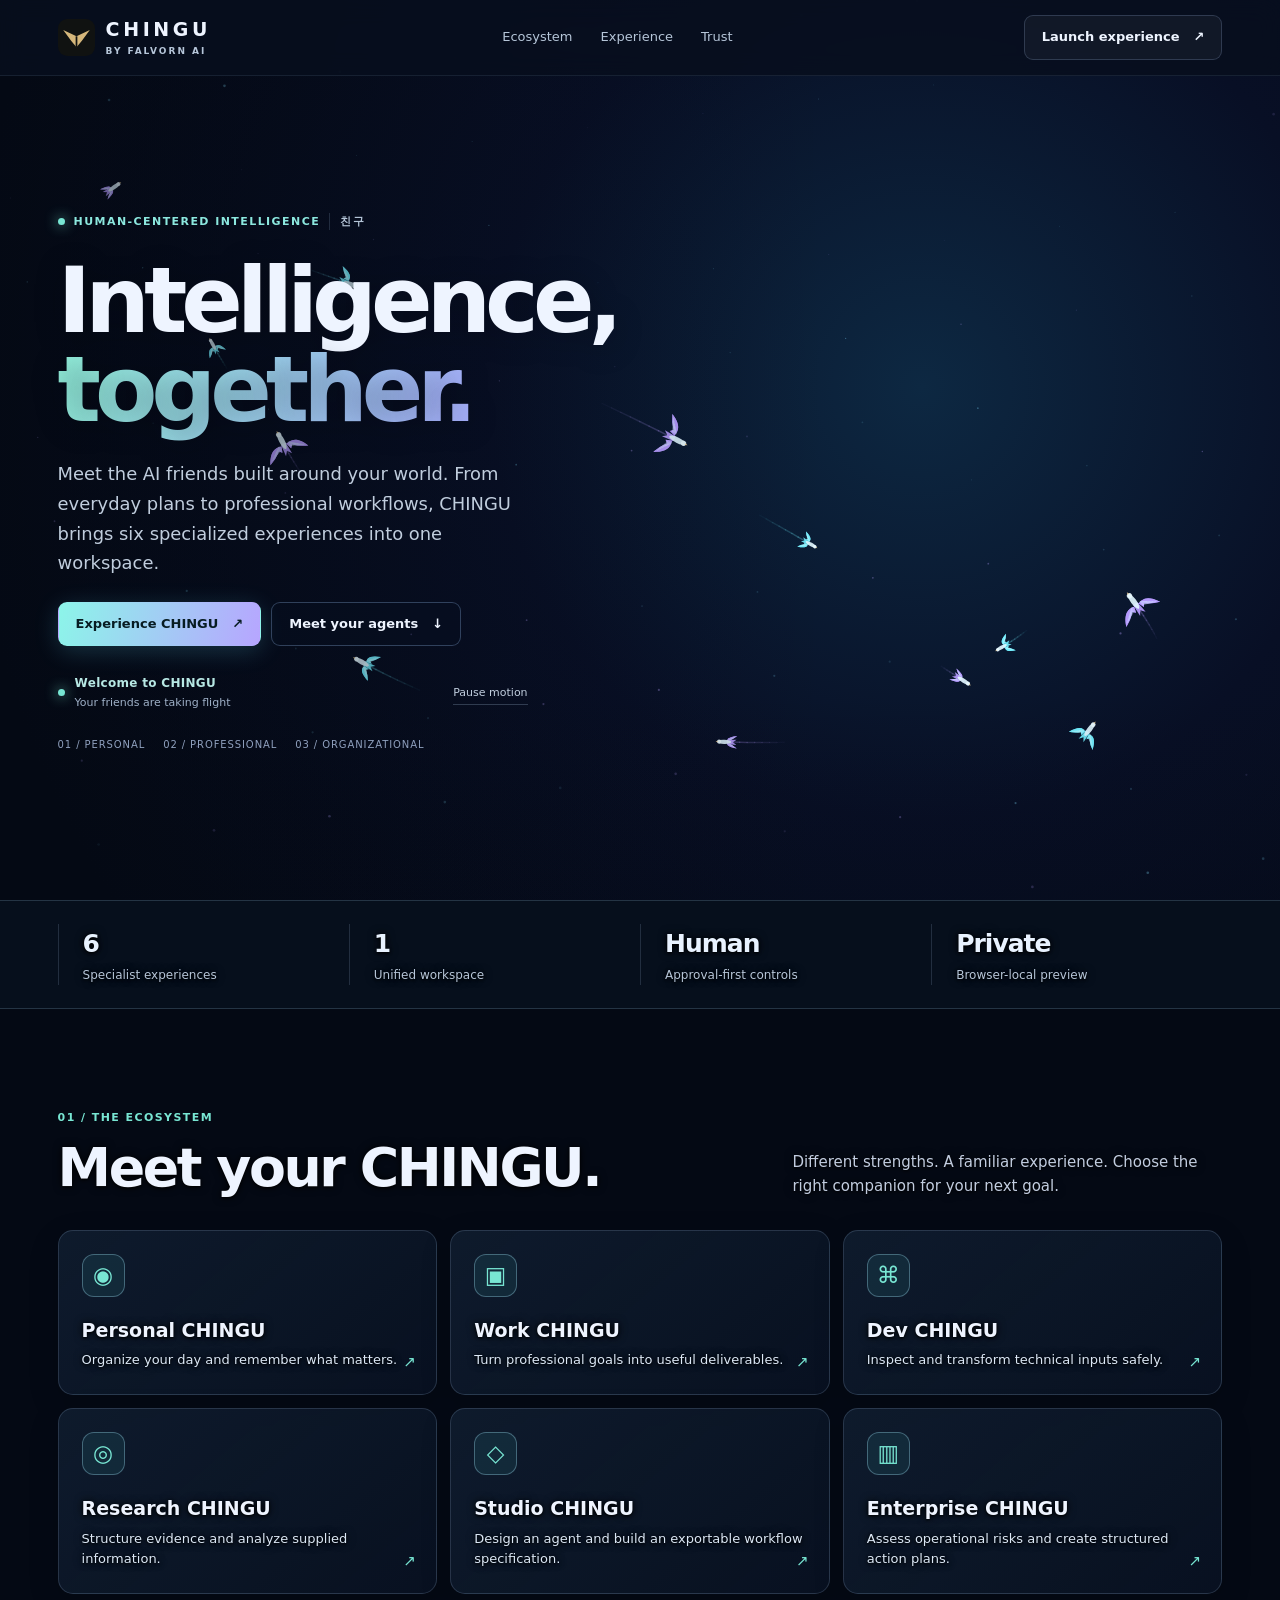
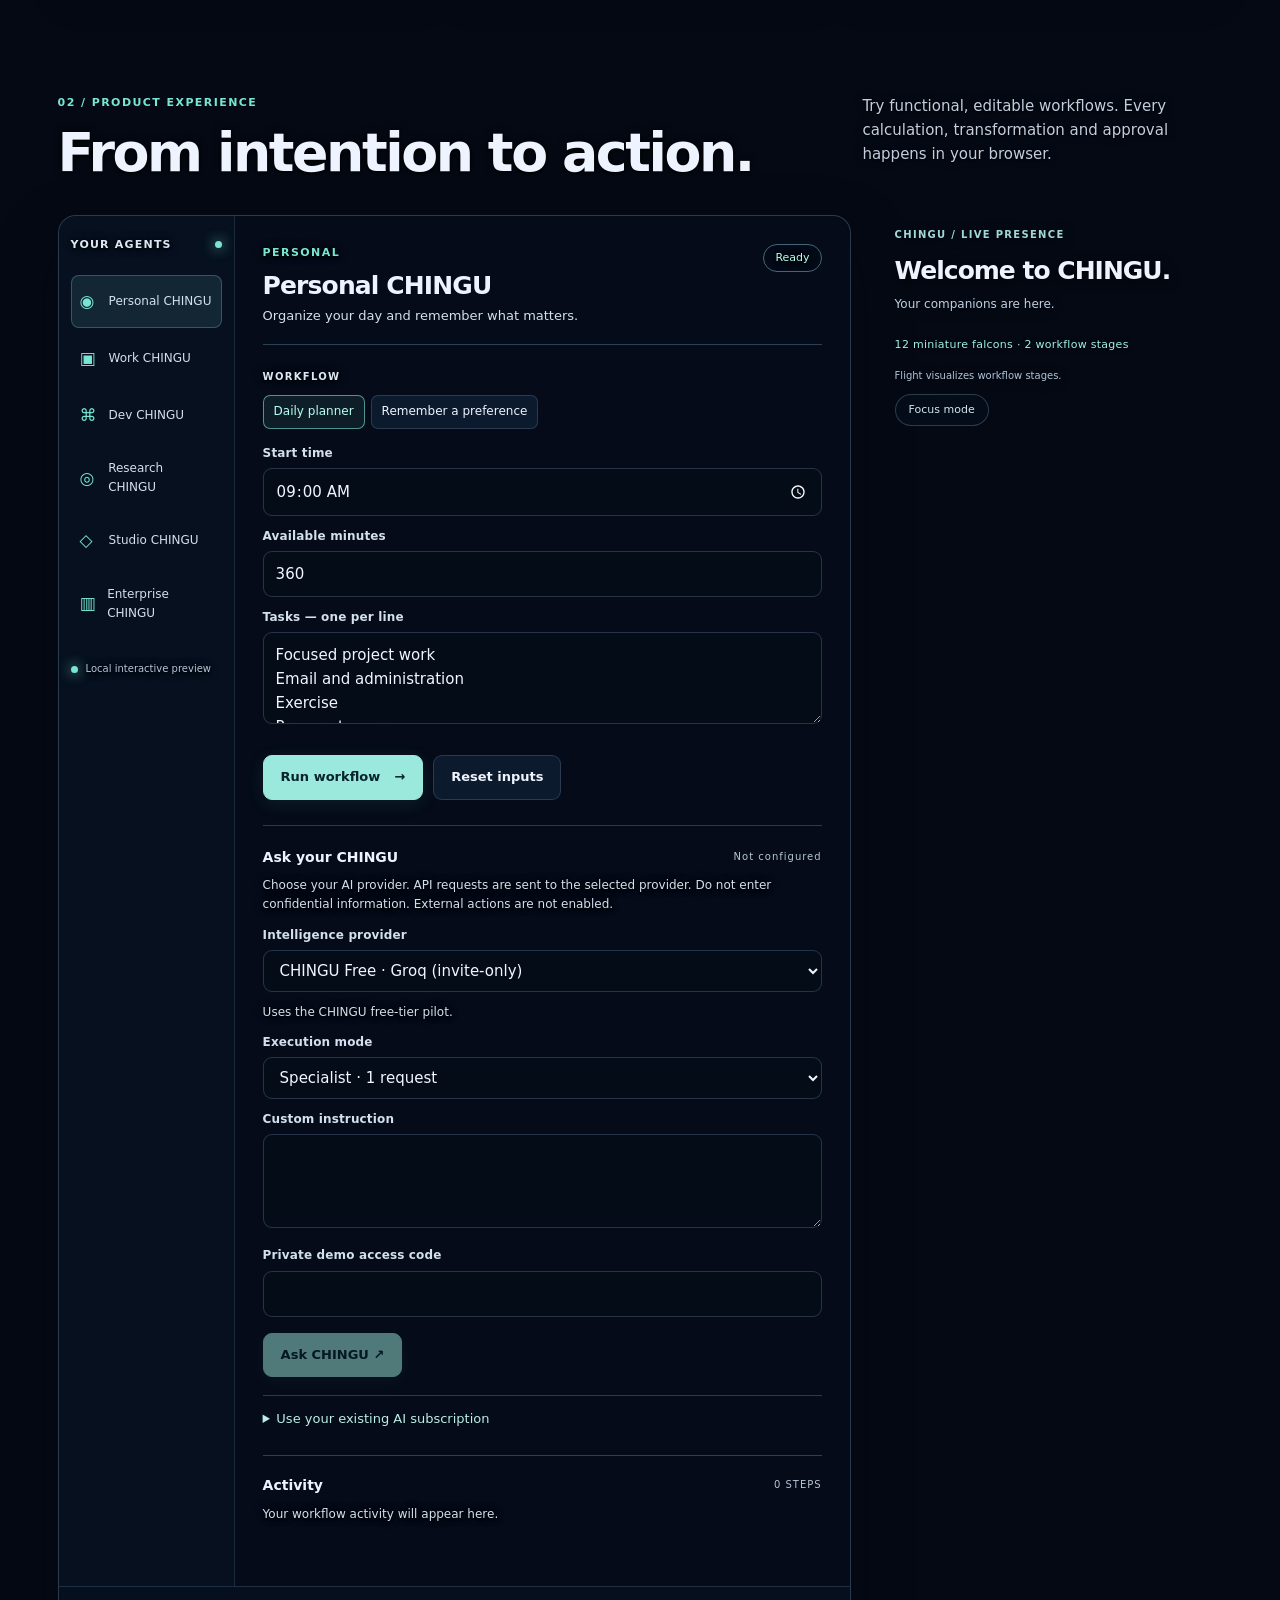
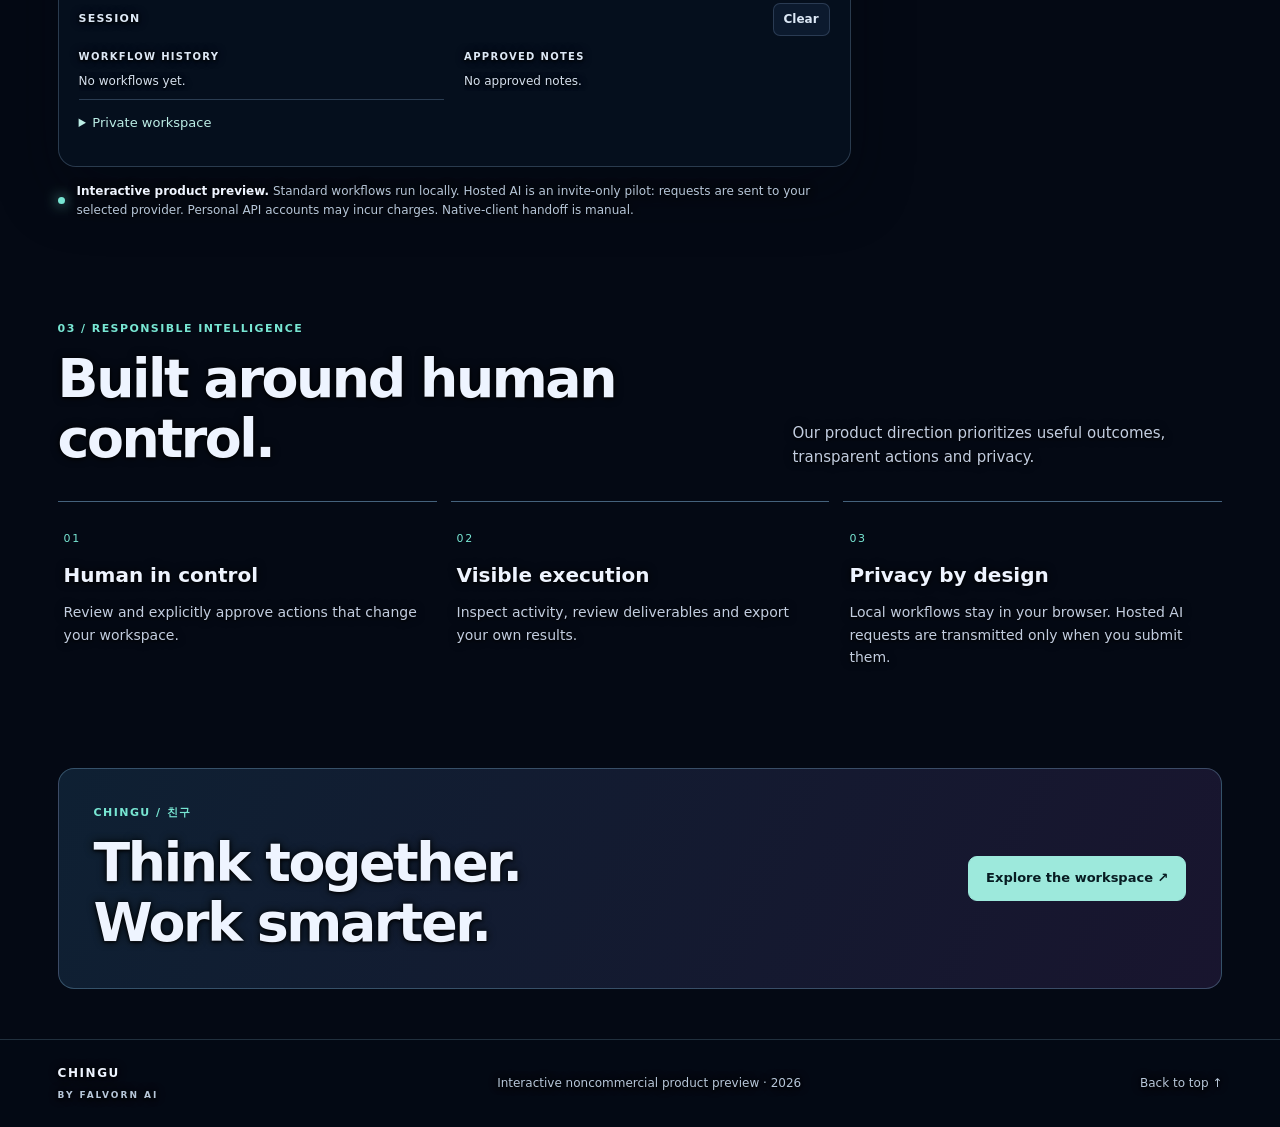
==== commit 86bda724: "feat: CHINGU reliability v2 streaming, team execution, private workspace and quota foundation" ====
--- a/demo/index.html
+++ b/demo/index.html
@@ -1,7 +1,7 @@
-<!doctype html><html lang="en"><head><meta charset="utf-8"><meta name="viewport" content="width=device-width,initial-scale=1"><meta name="description" content="Meet CHINGU, a human-centered AI workforce by Falvorn AI. Explore the interactive product preview."><meta name="theme-color" content="#080d18"><title>CHINGU — Intelligence, together.</title><link rel="icon" href="assets/falvorn-mark.svg" type="image/svg+xml"><link rel="stylesheet" href="style.css"><link rel="stylesheet" href="falcons.css"><link rel="stylesheet" href="glass.css"><link rel="stylesheet" href="adaptive.css"><link rel="stylesheet" href="swarm.css"><link rel="stylesheet" href="hosted-ai.css"><script defer src="swarm.js"></script><script defer src="falcons.js"></script><script defer src="engine.js"></script><script defer src="app.js"></script></head><body><div id="falcon-stage" class="falcon-stage" data-state="ready" data-frame="0" aria-hidden="true"><canvas id="chingu-world"></canvas></div>
+<!doctype html><html lang="en"><head><meta charset="utf-8"><meta name="viewport" content="width=device-width,initial-scale=1"><meta name="description" content="Meet CHINGU, a human-centered AI workforce by Falvorn AI. Explore the interactive product preview."><meta name="theme-color" content="#080d18"><title>CHINGU — Intelligence, together.</title><link rel="icon" href="assets/falvorn-mark.svg" type="image/svg+xml"><link rel="stylesheet" href="style.css"><link rel="stylesheet" href="falcons.css"><link rel="stylesheet" href="glass.css"><link rel="stylesheet" href="adaptive.css"><link rel="stylesheet" href="swarm.css"><link rel="stylesheet" href="hosted-ai.css"><script defer src="swarm.js"></script><script defer src="falcons.js"></script><script defer src="engine.js"></script><script defer src="markdown.js"></script><script defer src="app.js"></script><script defer src="account.js"></script></head><body><div id="falcon-stage" class="falcon-stage" data-state="ready" data-frame="0" aria-hidden="true"><canvas id="chingu-world"></canvas></div>
 <header><a class="brand" href="#home"><img width="37" height="37" src="assets/falvorn-mark.svg" alt="Falvorn AI"><span>CHINGU<small>BY FALVORN AI</small></span></a><nav aria-label="Main"><a href="#ecosystem">Ecosystem</a><a href="#workspace">Experience</a><a href="#trust">Trust</a></nav><a class="button nav-cta" href="#workspace">Launch experience <span>↗</span></a></header>
 <main id="home"><section class="hero shell"><div class="hero-copy"><div class="eyebrow"><span class="pulse"></span> HUMAN-CENTERED INTELLIGENCE <span class="korean">친구</span></div><h1>Intelligence,<br><em>together.</em></h1><p class="lead">Meet the AI friends built around your world. From everyday plans to professional workflows, CHINGU brings six specialized experiences into one workspace.</p><div class="actions"><a class="button primary" href="#workspace">Experience CHINGU <span>↗</span></a><a class="button ghost" href="#ecosystem">Meet your agents <span>↓</span></a></div><div class="companion-status"><span class="pulse"></span><div><strong id="falcon-label" aria-live="polite">Ready for your next task</strong><small id="falcon-step">Resting together</small></div><button type="button" id="falcon-pause" aria-pressed="false">Pause motion</button></div><div class="hero-foot"><span>01 / PERSONAL</span><span>02 / PROFESSIONAL</span><span>03 / ORGANIZATIONAL</span></div></div></section>
 <section class="strip"><div class="shell strip-inner"><div><strong>6</strong><span>Specialist experiences</span></div><div><strong>1</strong><span>Unified workspace</span></div><div><strong>Human</strong><span>Approval-first controls</span></div><div><strong>Private</strong><span>Browser-local preview</span></div></div></section>
 <section class="shell section" id="ecosystem"><div class="section-head"><div><span class="eyebrow">01 / THE ECOSYSTEM</span><h2>Meet your CHINGU.</h2></div><p>Different strengths. A familiar experience. Choose the right companion for your next goal.</p></div><div id="cards" class="cards"></div></section>
-<section class="shell section" id="workspace"><div class="section-head"><div><span class="eyebrow">02 / PRODUCT EXPERIENCE</span><h2>From intention to action.</h2></div><p>Try functional, editable workflows. Every calculation, transformation and approval happens in your browser.</p></div><div class="workspace-layout"><div class="workspace"><aside class="sidebar"><div class="side-head">YOUR AGENTS <span class="status-dot"></span></div><div id="agents"></div><div class="side-foot"><span class="pulse"></span> Local interactive preview</div></aside><div class="console"><div class="console-top"><div><span id="role" class="eyebrow">PERSONAL</span><h3 id="agent-title">Personal CHINGU</h3><p id="agent-description"></p></div><span id="state" class="state">Ready</span></div><div class="mode"><span>WORKFLOW</span><div id="examples" class="chips"></div></div><form id="task-form"><div id="fields"></div><div class="actions"><button type="submit" class="button primary" id="run">Run workflow <span>→</span></button><button type="button" class="button ghost" id="reset">Reset inputs</button></div></form><section class="hosted-ai"><div class="output-head"><h4>Ask your CHINGU</h4><span id="ai-availability" role="status">Checking availability…</span></div><p class="muted">Choose your AI provider. API requests are sent to the selected provider. Do not enter confidential information. External actions are not enabled.</p><form id="ai-form"><div class="field"><label for="ai-provider">Intelligence provider</label><select id="ai-provider"><option value="groq">CHINGU Free · Groq (invite-only)</option><option value="openai">OpenAI API · your API balance</option><option value="anthropic">Claude API · your API balance</option></select></div><p id="provider-description" class="muted" aria-live="polite">Uses the CHINGU free-tier pilot.</p><div id="user-key-fields" hidden><div class="field"><label for="user-api-key">Your provider API key (one request only)</label><input type="password" id="user-api-key" maxlength="512" autocomplete="off" spellcheck="false" placeholder="API key, not a subscription login token"></div><label class="billing-consent"><input id="user-billing-consent" type="checkbox"> I authorize this request to use my API balance; provider charges may apply.</label><p class="muted">The key travels through the CHINGU server over HTTPS to the provider. It is not intentionally retained, saved to browser storage, or added to history.</p></div><div class="field"><label for="ai-prompt">Custom instruction</label><textarea id="ai-prompt" maxlength="4000" rows="3" required></textarea></div><div class="field"><label for="ai-access">Private demo access code</label><input id="ai-access" type="password" maxlength="256" autocomplete="off" required></div><button type="submit" id="ai-run" class="button primary" disabled>Ask CHINGU ↗</button></form><details class="provider-connections"><summary>Use your existing AI subscription</summary><div class="provider-connection"><strong>ChatGPT plan connection</strong><p class="muted">Hosted subscription access requires OpenAI approval. Not connected. You can copy your CHINGU task to ChatGPT today.</p><button type="button" id="copy-chatgpt-task" class="small">Copy task for ChatGPT</button> <a href="https://chatgpt.com/" target="_blank" rel="noopener noreferrer" class="small">Open ChatGPT ↗</a></div><div class="provider-connection"><strong>Claude Code native handoff</strong><p class="muted">Use your own Claude Code login in the official client. Copy the task into an authenticated session; CHINGU does not access your subscription token or automatically receive the result.</p><button type="button" id="copy-claude-task" class="small">Copy task for Claude Code</button> <a href="https://claude.ai/code" target="_blank" rel="noopener noreferrer" class="small">Open Claude Code ↗</a></div><p id="handoff-feedback" class="muted" role="status"></p></details></section><div class="execution"><div class="output-head"><h4>Activity</h4><span id="step-count">0 STEPS</span></div><div id="events" aria-live="polite" class="events"><p class="muted">Your workflow activity will appear here.</p></div><div id="approval" class="approval" hidden><strong>Human approval required</strong><p id="approval-text"></p><div class="actions"><button class="button primary" id="approve">Approve</button><button class="button ghost" id="reject">Reject</button></div></div><div id="result-wrap" hidden><div class="output-head"><h4>Deliverable</h4><div class="tools"><button id="copy" class="small">Copy</button><button id="download" class="small">Download</button></div></div><pre id="result"></pre></div><p id="feedback" role="status"></p></div></div><aside class="history" aria-label="Session history"><div class="side-head">SESSION <button id="clear" class="small">Clear</button></div><div class="history-label">WORKFLOW HISTORY</div><div id="history"></div><div class="history-label">APPROVED NOTES</div><div id="notes"></div></aside></div><aside class="ambient-copy" aria-label="Companion animation"><span class="eyebrow">CHINGU / LIVE PRESENCE</span><h3 id="ambient-label">Together, always.</h3><p id="ambient-step">Ready whenever you are.</p><div id="swarm-status" class="swarm-status" aria-live="polite" hidden></div><p class="swarm-caption">Flight visualizes workflow stages.</p><button type="button" id="focus-toggle" aria-pressed="false" class="small focus-toggle">Focus mode</button></aside></div><div class="preview-note"><span class="pulse"></span><p><strong>Interactive product preview.</strong> Standard workflows run locally. Hosted AI is an invite-only pilot: requests are sent to your selected provider. Personal API accounts may incur charges. Native-client handoff is manual.</p></div></section>
+<section class="shell section" id="workspace"><div class="section-head"><div><span class="eyebrow">02 / PRODUCT EXPERIENCE</span><h2>From intention to action.</h2></div><p>Try functional, editable workflows. Every calculation, transformation and approval happens in your browser.</p></div><div class="workspace-layout"><div class="workspace"><aside class="sidebar"><div class="side-head">YOUR AGENTS <span class="status-dot"></span></div><div id="agents"></div><div class="side-foot"><span class="pulse"></span> Local interactive preview</div></aside><div class="console"><div class="console-top"><div><span id="role" class="eyebrow">PERSONAL</span><h3 id="agent-title">Personal CHINGU</h3><p id="agent-description"></p></div><span id="state" class="state">Ready</span></div><div class="mode"><span>WORKFLOW</span><div id="examples" class="chips"></div></div><form id="task-form"><div id="fields"></div><div class="actions"><button type="submit" class="button primary" id="run">Run workflow <span>→</span></button><button type="button" class="button ghost" id="reset">Reset inputs</button></div></form><section class="hosted-ai"><div class="output-head"><h4>Ask your CHINGU</h4><span id="ai-availability" role="status">Checking availability…</span></div><p class="muted">Choose your AI provider. API requests are sent to the selected provider. Do not enter confidential information. External actions are not enabled.</p><form id="ai-form"><div class="field"><label for="ai-provider">Intelligence provider</label><select id="ai-provider"><option value="groq">CHINGU Free · Groq (invite-only)</option><option value="openai">OpenAI API · your API balance</option><option value="anthropic">Claude API · your API balance</option></select></div><p id="provider-description" class="muted" aria-live="polite">Uses the CHINGU free-tier pilot.</p><div id="user-key-fields" hidden><div class="field"><label for="user-api-key">Your provider API key (one request only)</label><input type="password" id="user-api-key" maxlength="512" autocomplete="off" spellcheck="false" placeholder="API key, not a subscription login token"></div><label class="billing-consent"><input id="user-billing-consent" type="checkbox"> I authorize this request to use my API balance; provider charges may apply.</label><p class="muted">The key travels through the CHINGU server over HTTPS to the provider. It is not intentionally retained, saved to browser storage, or added to history.</p></div><div class="field"><label for="ai-mode">Execution mode</label><select id="ai-mode"><option value="single">Specialist · 1 request</option><option value="team">Team · plan, review, synthesize (3 requests)</option></select></div><label id="team-consent-wrap" class="billing-consent" hidden><input type="checkbox" id="team-consent"> I authorize up to three model requests.</label><div class="field"><label for="ai-prompt">Custom instruction</label><textarea id="ai-prompt" maxlength="4000" rows="3" required></textarea></div><div class="field"><label for="ai-access">Private demo access code</label><input id="ai-access" type="password" maxlength="256" autocomplete="off"></div><button type="submit" id="ai-run" class="button primary" disabled>Ask CHINGU ↗</button></form><details class="provider-connections"><summary>Use your existing AI subscription</summary><div class="provider-connection"><strong>ChatGPT plan connection</strong><p class="muted">Hosted subscription access requires OpenAI approval. Not connected. You can copy your CHINGU task to ChatGPT today.</p><button type="button" id="copy-chatgpt-task" class="small">Copy task for ChatGPT</button> <a href="https://chatgpt.com/" target="_blank" rel="noopener noreferrer" class="small">Open ChatGPT ↗</a></div><div class="provider-connection"><strong>Claude Code native handoff</strong><p class="muted">Use your own Claude Code login in the official client. Copy the task into an authenticated session; CHINGU does not access your subscription token or automatically receive the result.</p><button type="button" id="copy-claude-task" class="small">Copy task for Claude Code</button> <a href="https://claude.ai/code" target="_blank" rel="noopener noreferrer" class="small">Open Claude Code ↗</a></div><p id="handoff-feedback" class="muted" role="status"></p></details></section><div class="execution"><div class="output-head"><h4>Activity</h4><span id="step-count">0 STEPS</span></div><div id="events" aria-live="polite" class="events"><p class="muted">Your workflow activity will appear here.</p></div><div id="approval" class="approval" hidden><strong>Human approval required</strong><p id="approval-text"></p><div class="actions"><button class="button primary" id="approve">Approve</button><button class="button ghost" id="reject">Reject</button></div></div><div id="result-wrap" hidden><div class="output-head"><h4>Deliverable</h4><div class="tools"><button id="copy" class="small">Copy</button><button id="download" class="small">Download</button></div></div><div id="result-meta" class="muted" aria-live="polite"></div><div id="result" class="plain-result"></div><button id="continue-result" class="button ghost" type="button" hidden>Continue incomplete answer</button><button id="save-result" class="small" type="button" hidden>Save to private memory</button></div><p id="feedback" role="status"></p></div></div><aside class="history" aria-label="Session history"><div class="side-head">SESSION <button id="clear" class="small">Clear</button></div><details id="account-panel" class="provider-connections"><summary>Private workspace</summary><p id="account-status" class="muted">Checking availability…</p><form id="account-form" hidden><div class="field"><label for="account-email">Email</label><input id="account-email" type="email" autocomplete="username" required></div><div class="field"><label for="account-password">Password</label><input id="account-password" type="password" autocomplete="current-password" required></div><button type="submit" class="button primary">Sign in</button></form><div id="account-controls" hidden><button id="account-logout" class="small">Sign out</button> <button id="memory-refresh" class="small">Refresh memory</button><div id="private-memory"></div></div></details><div class="history-label">WORKFLOW HISTORY</div><div id="history"></div><div class="history-label">APPROVED NOTES</div><div id="notes"></div></aside></div><aside class="ambient-copy" aria-label="Companion animation"><span class="eyebrow">CHINGU / LIVE PRESENCE</span><h3 id="ambient-label">Together, always.</h3><p id="ambient-step">Ready whenever you are.</p><div id="swarm-status" class="swarm-status" aria-live="polite" hidden></div><p class="swarm-caption">Flight visualizes workflow stages.</p><button type="button" id="focus-toggle" aria-pressed="false" class="small focus-toggle">Focus mode</button></aside></div><div class="preview-note"><span class="pulse"></span><p><strong>Interactive product preview.</strong> Standard workflows run locally. Hosted AI is an invite-only pilot: requests are sent to your selected provider. Personal API accounts may incur charges. Native-client handoff is manual.</p></div></section>
 <section class="shell section" id="trust"><div class="section-head"><div><span class="eyebrow">03 / RESPONSIBLE INTELLIGENCE</span><h2>Built around human control.</h2></div><p>Our product direction prioritizes useful outcomes, transparent actions and privacy.</p></div><div class="trust-grid"><article><span>01</span><h3>Human in control</h3><p>Review and explicitly approve actions that change your workspace.</p></article><article><span>02</span><h3>Visible execution</h3><p>Inspect activity, review deliverables and export your own results.</p></article><article><span>03</span><h3>Privacy by design</h3><p>Local workflows stay in your browser. Hosted AI requests are transmitted only when you submit them.</p></article></div></section><section class="shell final"><div><span class="eyebrow">CHINGU / 친구</span><h2>Think together.<br>Work smarter.</h2></div><a class="button primary" href="#workspace">Explore the workspace ↗</a></section></main><footer><div class="shell foot"><span>CHINGU <small>BY FALVORN AI</small></span><span>Interactive noncommercial product preview · 2026</span><a href="#home">Back to top ↑</a></div></footer></body></html>
--- a/demo/hosted-ai.css
+++ b/demo/hosted-ai.css
@@ -1,2 +1,4 @@
 .hosted-ai{border-top:1px solid #9cc5ed40;margin-top:25px;padding-top:20px}.hosted-ai .muted{font-size:12px;line-height:1.6}.hosted-ai textarea{min-height:90px}.hosted-ai .primary{margin-top:5px}
 .billing-consent{display:flex;gap:8px;align-items:flex-start;font-size:12px;color:#d9e8f4;margin:10px 0}.billing-consent input{flex-shrink:0;margin-top:4px;accent-color:#9de9dc}.provider-connections{margin-top:18px;border-top:1px solid #9cc5ed40;padding-top:13px}.provider-connections summary{cursor:pointer;color:#bceee6;font-size:13px}.provider-connection{padding:12px 0;border-bottom:1px solid #9cc5ed22}.provider-connection strong{font-size:13px}.provider-connection p{margin:4px 0 8px}.provider-connection .small{display:inline-block;margin:3px 3px 0 0}.provider-connections #handoff-feedback{margin-top:8px}
+
+[hidden]{display:none!important}.plain-result{white-space:pre-wrap;font-family:ui-monospace,monospace}.markdown-result,.plain-result{padding:14px;border:1px solid #9cc5ed30;border-radius:8px;line-height:1.6;max-width:100%;min-width:0;overflow-wrap:anywhere;font-size:14px;color:#e4edf6;background:#08122099}.markdown-result h3,.markdown-result h4,.markdown-result h5,.markdown-result h6{margin:14px 0 7px;color:#c7f0e8}.markdown-result p{margin:7px 0;white-space:pre-wrap}.markdown-result ul,.markdown-result ol{padding-left:22px;margin:8px 0}.markdown-result pre{white-space:pre-wrap;overflow:auto;padding:10px;background:#060d18}.result-table{max-width:100%;overflow-x:auto;margin:12px 0}.result-table table{border-collapse:collapse;min-width:300px;width:100%;font-size:12px}.result-table th,.result-table td{text-align:left;vertical-align:top;padding:8px;border:1px solid #7c9abc45}.result-table th{background:#20394b;color:#d4fff6}#result-meta{margin:0 0 8px;overflow-wrap:anywhere}#continue-result,#save-result{margin-top:8px}#account-panel{margin:8px 0 16px}#account-panel input{width:100%;min-width:0}.memory-item{display:flex;justify-content:space-between;gap:6px;margin-top:8px}.memory-item button:first-child{min-width:0;overflow-wrap:anywhere;white-space:normal}.hosted-ai select{width:100%;min-width:0}.workspace,.console,#result-wrap,.execution{min-width:0}@media(max-width:600px){.markdown-result,.plain-result{padding:10px;font-size:13px}.result-table table{min-width:290px}}
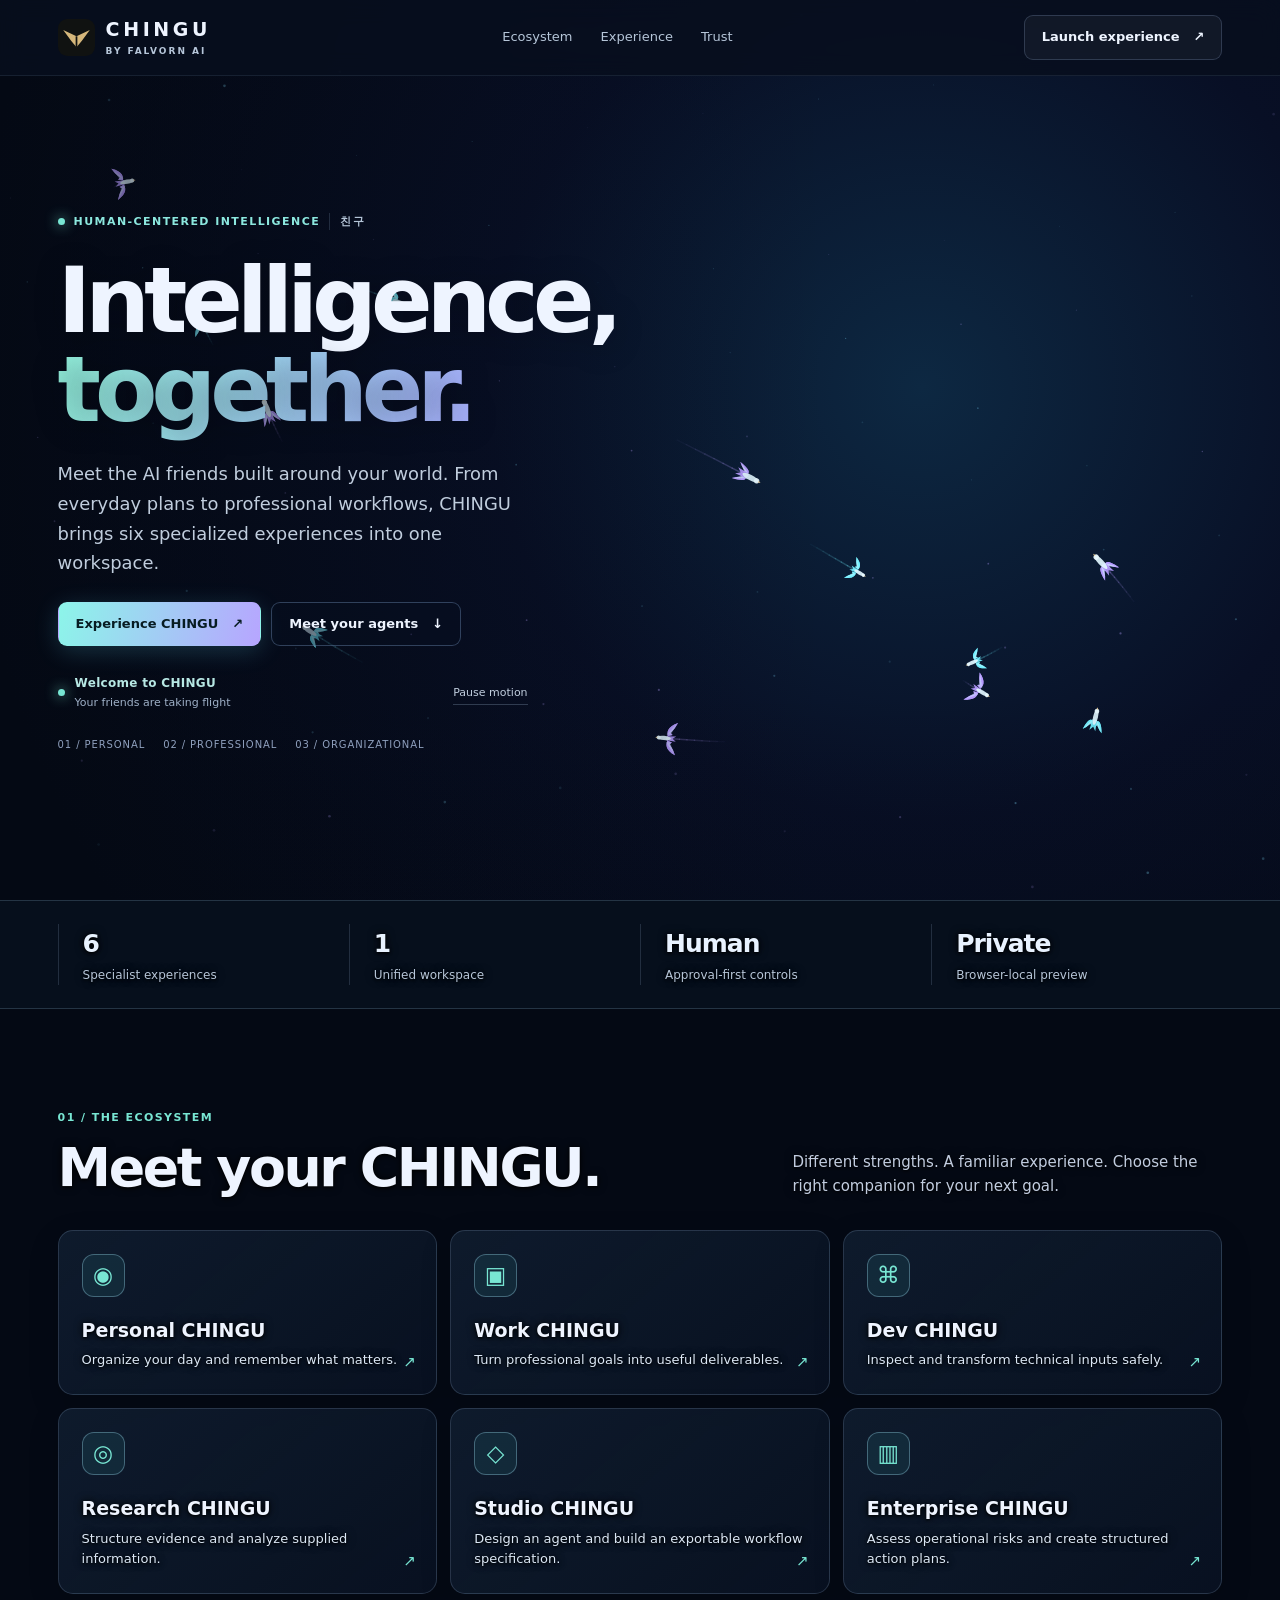
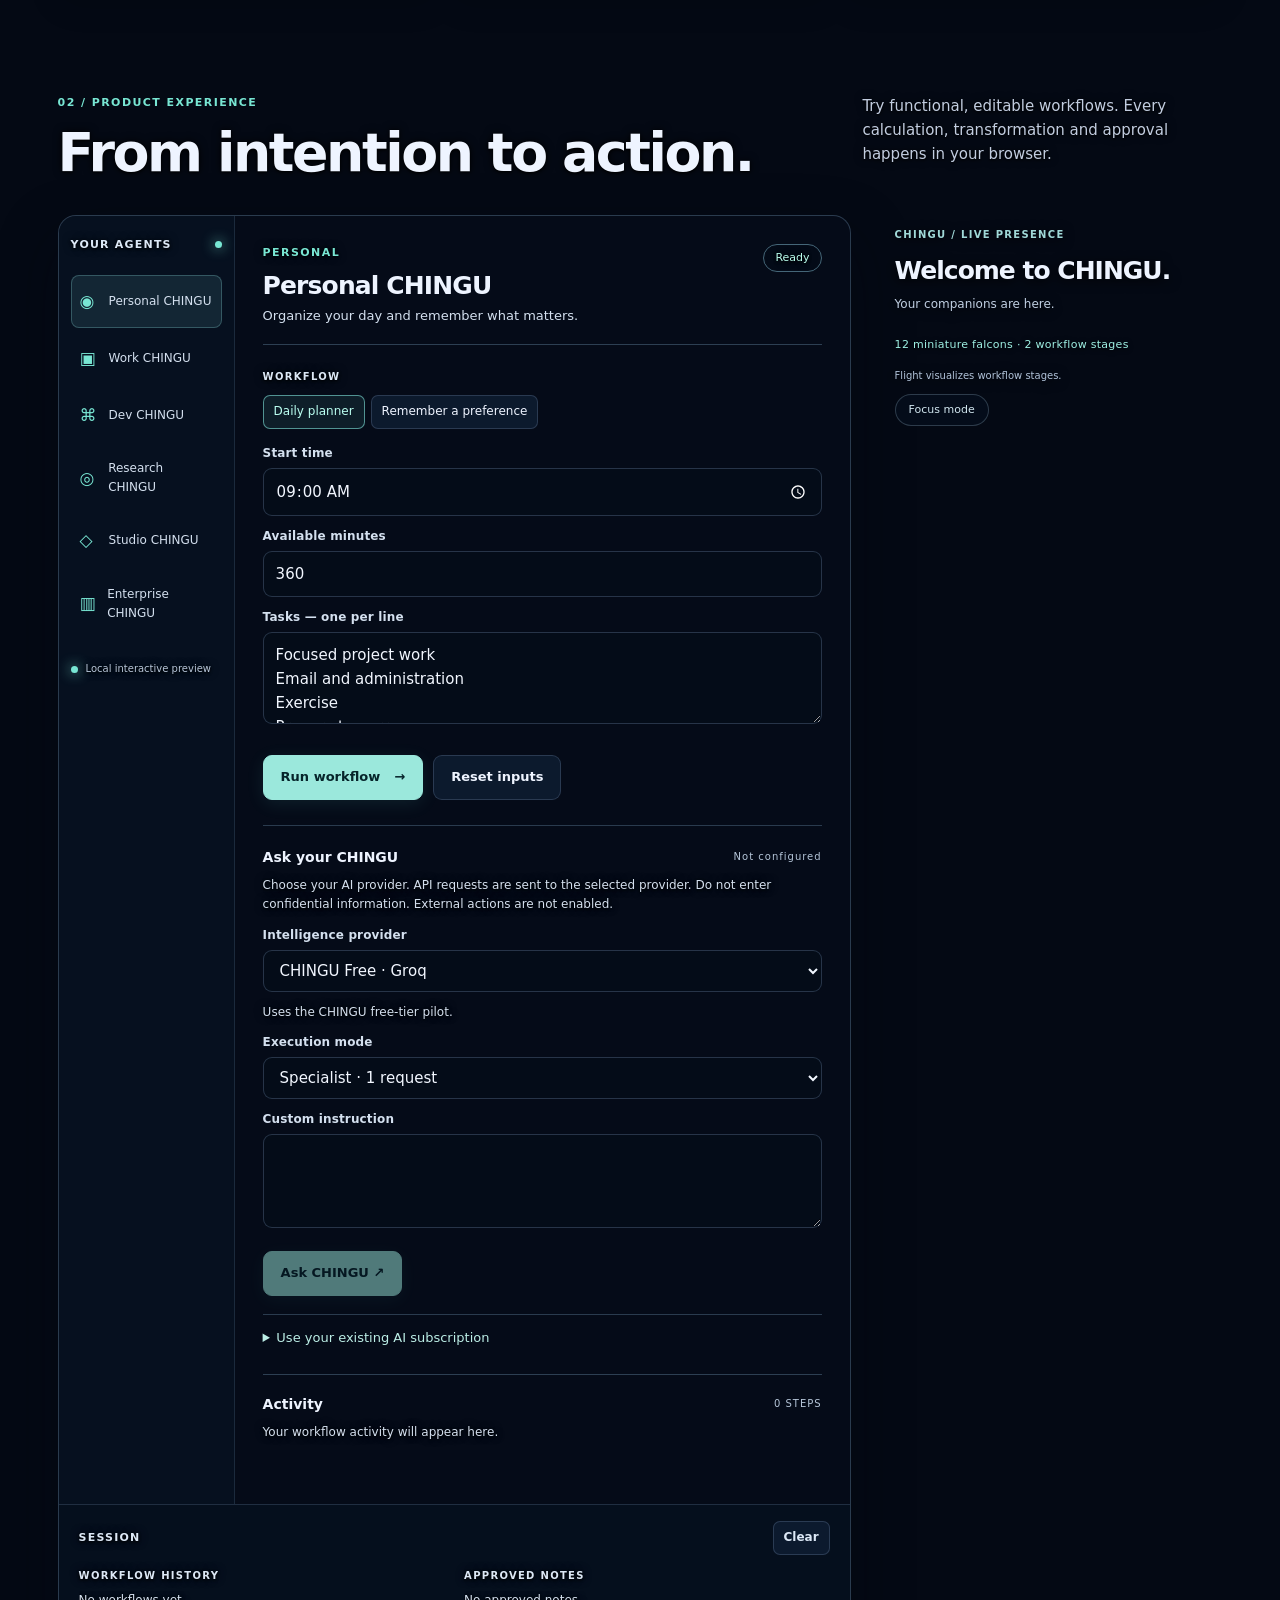
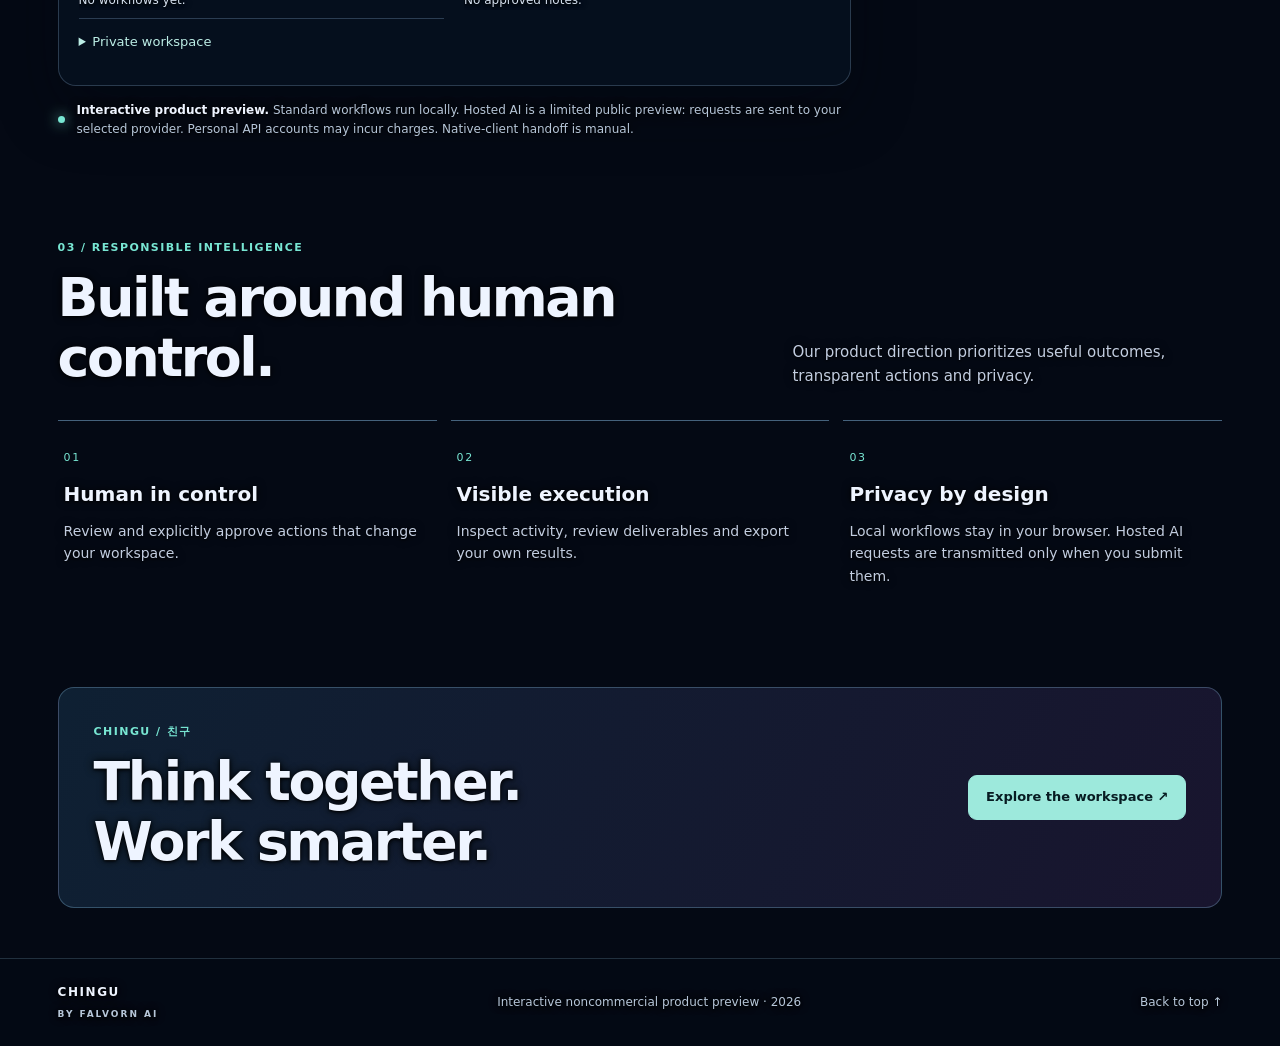
==== commit 4b059cab: "feat: remove private demo code for limited public CHINGU preview" ====
--- a/demo/index.html
+++ b/demo/index.html
@@ -3,5 +3,5 @@
 <main id="home"><section class="hero shell"><div class="hero-copy"><div class="eyebrow"><span class="pulse"></span> HUMAN-CENTERED INTELLIGENCE <span class="korean">친구</span></div><h1>Intelligence,<br><em>together.</em></h1><p class="lead">Meet the AI friends built around your world. From everyday plans to professional workflows, CHINGU brings six specialized experiences into one workspace.</p><div class="actions"><a class="button primary" href="#workspace">Experience CHINGU <span>↗</span></a><a class="button ghost" href="#ecosystem">Meet your agents <span>↓</span></a></div><div class="companion-status"><span class="pulse"></span><div><strong id="falcon-label" aria-live="polite">Ready for your next task</strong><small id="falcon-step">Resting together</small></div><button type="button" id="falcon-pause" aria-pressed="false">Pause motion</button></div><div class="hero-foot"><span>01 / PERSONAL</span><span>02 / PROFESSIONAL</span><span>03 / ORGANIZATIONAL</span></div></div></section>
 <section class="strip"><div class="shell strip-inner"><div><strong>6</strong><span>Specialist experiences</span></div><div><strong>1</strong><span>Unified workspace</span></div><div><strong>Human</strong><span>Approval-first controls</span></div><div><strong>Private</strong><span>Browser-local preview</span></div></div></section>
 <section class="shell section" id="ecosystem"><div class="section-head"><div><span class="eyebrow">01 / THE ECOSYSTEM</span><h2>Meet your CHINGU.</h2></div><p>Different strengths. A familiar experience. Choose the right companion for your next goal.</p></div><div id="cards" class="cards"></div></section>
-<section class="shell section" id="workspace"><div class="section-head"><div><span class="eyebrow">02 / PRODUCT EXPERIENCE</span><h2>From intention to action.</h2></div><p>Try functional, editable workflows. Every calculation, transformation and approval happens in your browser.</p></div><div class="workspace-layout"><div class="workspace"><aside class="sidebar"><div class="side-head">YOUR AGENTS <span class="status-dot"></span></div><div id="agents"></div><div class="side-foot"><span class="pulse"></span> Local interactive preview</div></aside><div class="console"><div class="console-top"><div><span id="role" class="eyebrow">PERSONAL</span><h3 id="agent-title">Personal CHINGU</h3><p id="agent-description"></p></div><span id="state" class="state">Ready</span></div><div class="mode"><span>WORKFLOW</span><div id="examples" class="chips"></div></div><form id="task-form"><div id="fields"></div><div class="actions"><button type="submit" class="button primary" id="run">Run workflow <span>→</span></button><button type="button" class="button ghost" id="reset">Reset inputs</button></div></form><section class="hosted-ai"><div class="output-head"><h4>Ask your CHINGU</h4><span id="ai-availability" role="status">Checking availability…</span></div><p class="muted">Choose your AI provider. API requests are sent to the selected provider. Do not enter confidential information. External actions are not enabled.</p><form id="ai-form"><div class="field"><label for="ai-provider">Intelligence provider</label><select id="ai-provider"><option value="groq">CHINGU Free · Groq (invite-only)</option><option value="openai">OpenAI API · your API balance</option><option value="anthropic">Claude API · your API balance</option></select></div><p id="provider-description" class="muted" aria-live="polite">Uses the CHINGU free-tier pilot.</p><div id="user-key-fields" hidden><div class="field"><label for="user-api-key">Your provider API key (one request only)</label><input type="password" id="user-api-key" maxlength="512" autocomplete="off" spellcheck="false" placeholder="API key, not a subscription login token"></div><label class="billing-consent"><input id="user-billing-consent" type="checkbox"> I authorize this request to use my API balance; provider charges may apply.</label><p class="muted">The key travels through the CHINGU server over HTTPS to the provider. It is not intentionally retained, saved to browser storage, or added to history.</p></div><div class="field"><label for="ai-mode">Execution mode</label><select id="ai-mode"><option value="single">Specialist · 1 request</option><option value="team">Team · plan, review, synthesize (3 requests)</option></select></div><label id="team-consent-wrap" class="billing-consent" hidden><input type="checkbox" id="team-consent"> I authorize up to three model requests.</label><div class="field"><label for="ai-prompt">Custom instruction</label><textarea id="ai-prompt" maxlength="4000" rows="3" required></textarea></div><div class="field"><label for="ai-access">Private demo access code</label><input id="ai-access" type="password" maxlength="256" autocomplete="off"></div><button type="submit" id="ai-run" class="button primary" disabled>Ask CHINGU ↗</button></form><details class="provider-connections"><summary>Use your existing AI subscription</summary><div class="provider-connection"><strong>ChatGPT plan connection</strong><p class="muted">Hosted subscription access requires OpenAI approval. Not connected. You can copy your CHINGU task to ChatGPT today.</p><button type="button" id="copy-chatgpt-task" class="small">Copy task for ChatGPT</button> <a href="https://chatgpt.com/" target="_blank" rel="noopener noreferrer" class="small">Open ChatGPT ↗</a></div><div class="provider-connection"><strong>Claude Code native handoff</strong><p class="muted">Use your own Claude Code login in the official client. Copy the task into an authenticated session; CHINGU does not access your subscription token or automatically receive the result.</p><button type="button" id="copy-claude-task" class="small">Copy task for Claude Code</button> <a href="https://claude.ai/code" target="_blank" rel="noopener noreferrer" class="small">Open Claude Code ↗</a></div><p id="handoff-feedback" class="muted" role="status"></p></details></section><div class="execution"><div class="output-head"><h4>Activity</h4><span id="step-count">0 STEPS</span></div><div id="events" aria-live="polite" class="events"><p class="muted">Your workflow activity will appear here.</p></div><div id="approval" class="approval" hidden><strong>Human approval required</strong><p id="approval-text"></p><div class="actions"><button class="button primary" id="approve">Approve</button><button class="button ghost" id="reject">Reject</button></div></div><div id="result-wrap" hidden><div class="output-head"><h4>Deliverable</h4><div class="tools"><button id="copy" class="small">Copy</button><button id="download" class="small">Download</button></div></div><div id="result-meta" class="muted" aria-live="polite"></div><div id="result" class="plain-result"></div><button id="continue-result" class="button ghost" type="button" hidden>Continue incomplete answer</button><button id="save-result" class="small" type="button" hidden>Save to private memory</button></div><p id="feedback" role="status"></p></div></div><aside class="history" aria-label="Session history"><div class="side-head">SESSION <button id="clear" class="small">Clear</button></div><details id="account-panel" class="provider-connections"><summary>Private workspace</summary><p id="account-status" class="muted">Checking availability…</p><form id="account-form" hidden><div class="field"><label for="account-email">Email</label><input id="account-email" type="email" autocomplete="username" required></div><div class="field"><label for="account-password">Password</label><input id="account-password" type="password" autocomplete="current-password" required></div><button type="submit" class="button primary">Sign in</button></form><div id="account-controls" hidden><button id="account-logout" class="small">Sign out</button> <button id="memory-refresh" class="small">Refresh memory</button><div id="private-memory"></div></div></details><div class="history-label">WORKFLOW HISTORY</div><div id="history"></div><div class="history-label">APPROVED NOTES</div><div id="notes"></div></aside></div><aside class="ambient-copy" aria-label="Companion animation"><span class="eyebrow">CHINGU / LIVE PRESENCE</span><h3 id="ambient-label">Together, always.</h3><p id="ambient-step">Ready whenever you are.</p><div id="swarm-status" class="swarm-status" aria-live="polite" hidden></div><p class="swarm-caption">Flight visualizes workflow stages.</p><button type="button" id="focus-toggle" aria-pressed="false" class="small focus-toggle">Focus mode</button></aside></div><div class="preview-note"><span class="pulse"></span><p><strong>Interactive product preview.</strong> Standard workflows run locally. Hosted AI is an invite-only pilot: requests are sent to your selected provider. Personal API accounts may incur charges. Native-client handoff is manual.</p></div></section>
+<section class="shell section" id="workspace"><div class="section-head"><div><span class="eyebrow">02 / PRODUCT EXPERIENCE</span><h2>From intention to action.</h2></div><p>Try functional, editable workflows. Every calculation, transformation and approval happens in your browser.</p></div><div class="workspace-layout"><div class="workspace"><aside class="sidebar"><div class="side-head">YOUR AGENTS <span class="status-dot"></span></div><div id="agents"></div><div class="side-foot"><span class="pulse"></span> Local interactive preview</div></aside><div class="console"><div class="console-top"><div><span id="role" class="eyebrow">PERSONAL</span><h3 id="agent-title">Personal CHINGU</h3><p id="agent-description"></p></div><span id="state" class="state">Ready</span></div><div class="mode"><span>WORKFLOW</span><div id="examples" class="chips"></div></div><form id="task-form"><div id="fields"></div><div class="actions"><button type="submit" class="button primary" id="run">Run workflow <span>→</span></button><button type="button" class="button ghost" id="reset">Reset inputs</button></div></form><section class="hosted-ai"><div class="output-head"><h4>Ask your CHINGU</h4><span id="ai-availability" role="status">Checking availability…</span></div><p class="muted">Choose your AI provider. API requests are sent to the selected provider. Do not enter confidential information. External actions are not enabled.</p><form id="ai-form"><div class="field"><label for="ai-provider">Intelligence provider</label><select id="ai-provider"><option value="groq">CHINGU Free · Groq</option><option value="openai">OpenAI API · your API balance</option><option value="anthropic">Claude API · your API balance</option></select></div><p id="provider-description" class="muted" aria-live="polite">Uses the shared free-tier preview. Usage limits apply.</p><div id="user-key-fields" hidden><div class="field"><label for="user-api-key">Your provider API key (one request only)</label><input type="password" id="user-api-key" maxlength="512" autocomplete="off" spellcheck="false" placeholder="API key, not a subscription login token"></div><label class="billing-consent"><input id="user-billing-consent" type="checkbox"> I authorize this request to use my API balance; provider charges may apply.</label><p class="muted">The key travels through the CHINGU server over HTTPS to the provider. It is not intentionally retained, saved to browser storage, or added to history.</p></div><div class="field"><label for="ai-mode">Execution mode</label><select id="ai-mode"><option value="single">Specialist · 1 request</option><option value="team">Team · plan, review, synthesize (3 requests)</option></select></div><label id="team-consent-wrap" class="billing-consent" hidden><input type="checkbox" id="team-consent"> I authorize up to three model requests.</label><div class="field"><label for="ai-prompt">Custom instruction</label><textarea id="ai-prompt" maxlength="4000" rows="3" required></textarea></div><button type="submit" id="ai-run" class="button primary" disabled>Ask CHINGU ↗</button></form><details class="provider-connections"><summary>Use your existing AI subscription</summary><div class="provider-connection"><strong>ChatGPT plan connection</strong><p class="muted">Hosted subscription access requires OpenAI approval. Not connected. You can copy your CHINGU task to ChatGPT today.</p><button type="button" id="copy-chatgpt-task" class="small">Copy task for ChatGPT</button> <a href="https://chatgpt.com/" target="_blank" rel="noopener noreferrer" class="small">Open ChatGPT ↗</a></div><div class="provider-connection"><strong>Claude Code native handoff</strong><p class="muted">Use your own Claude Code login in the official client. Copy the task into an authenticated session; CHINGU does not access your subscription token or automatically receive the result.</p><button type="button" id="copy-claude-task" class="small">Copy task for Claude Code</button> <a href="https://claude.ai/code" target="_blank" rel="noopener noreferrer" class="small">Open Claude Code ↗</a></div><p id="handoff-feedback" class="muted" role="status"></p></details></section><div class="execution"><div class="output-head"><h4>Activity</h4><span id="step-count">0 STEPS</span></div><div id="events" aria-live="polite" class="events"><p class="muted">Your workflow activity will appear here.</p></div><div id="approval" class="approval" hidden><strong>Human approval required</strong><p id="approval-text"></p><div class="actions"><button class="button primary" id="approve">Approve</button><button class="button ghost" id="reject">Reject</button></div></div><div id="result-wrap" hidden><div class="output-head"><h4>Deliverable</h4><div class="tools"><button id="copy" class="small">Copy</button><button id="download" class="small">Download</button></div></div><div id="result-meta" class="muted" aria-live="polite"></div><div id="result" class="plain-result"></div><button id="continue-result" class="button ghost" type="button" hidden>Continue incomplete answer</button><button id="save-result" class="small" type="button" hidden>Save to private memory</button></div><p id="feedback" role="status"></p></div></div><aside class="history" aria-label="Session history"><div class="side-head">SESSION <button id="clear" class="small">Clear</button></div><details id="account-panel" class="provider-connections"><summary>Private workspace</summary><p id="account-status" class="muted">Checking availability…</p><form id="account-form" hidden><div class="field"><label for="account-email">Email</label><input id="account-email" type="email" autocomplete="username" required></div><div class="field"><label for="account-password">Password</label><input id="account-password" type="password" autocomplete="current-password" required></div><button type="submit" class="button primary">Sign in</button></form><div id="account-controls" hidden><button id="account-logout" class="small">Sign out</button> <button id="memory-refresh" class="small">Refresh memory</button><div id="private-memory"></div></div></details><div class="history-label">WORKFLOW HISTORY</div><div id="history"></div><div class="history-label">APPROVED NOTES</div><div id="notes"></div></aside></div><aside class="ambient-copy" aria-label="Companion animation"><span class="eyebrow">CHINGU / LIVE PRESENCE</span><h3 id="ambient-label">Together, always.</h3><p id="ambient-step">Ready whenever you are.</p><div id="swarm-status" class="swarm-status" aria-live="polite" hidden></div><p class="swarm-caption">Flight visualizes workflow stages.</p><button type="button" id="focus-toggle" aria-pressed="false" class="small focus-toggle">Focus mode</button></aside></div><div class="preview-note"><span class="pulse"></span><p><strong>Interactive product preview.</strong> Standard workflows run locally. Hosted AI is a limited public preview: requests are sent to your selected provider. Personal API accounts may incur charges. Native-client handoff is manual.</p></div></section>
 <section class="shell section" id="trust"><div class="section-head"><div><span class="eyebrow">03 / RESPONSIBLE INTELLIGENCE</span><h2>Built around human control.</h2></div><p>Our product direction prioritizes useful outcomes, transparent actions and privacy.</p></div><div class="trust-grid"><article><span>01</span><h3>Human in control</h3><p>Review and explicitly approve actions that change your workspace.</p></article><article><span>02</span><h3>Visible execution</h3><p>Inspect activity, review deliverables and export your own results.</p></article><article><span>03</span><h3>Privacy by design</h3><p>Local workflows stay in your browser. Hosted AI requests are transmitted only when you submit them.</p></article></div></section><section class="shell final"><div><span class="eyebrow">CHINGU / 친구</span><h2>Think together.<br>Work smarter.</h2></div><a class="button primary" href="#workspace">Explore the workspace ↗</a></section></main><footer><div class="shell foot"><span>CHINGU <small>BY FALVORN AI</small></span><span>Interactive noncommercial product preview · 2026</span><a href="#home">Back to top ↑</a></div></footer></body></html>
